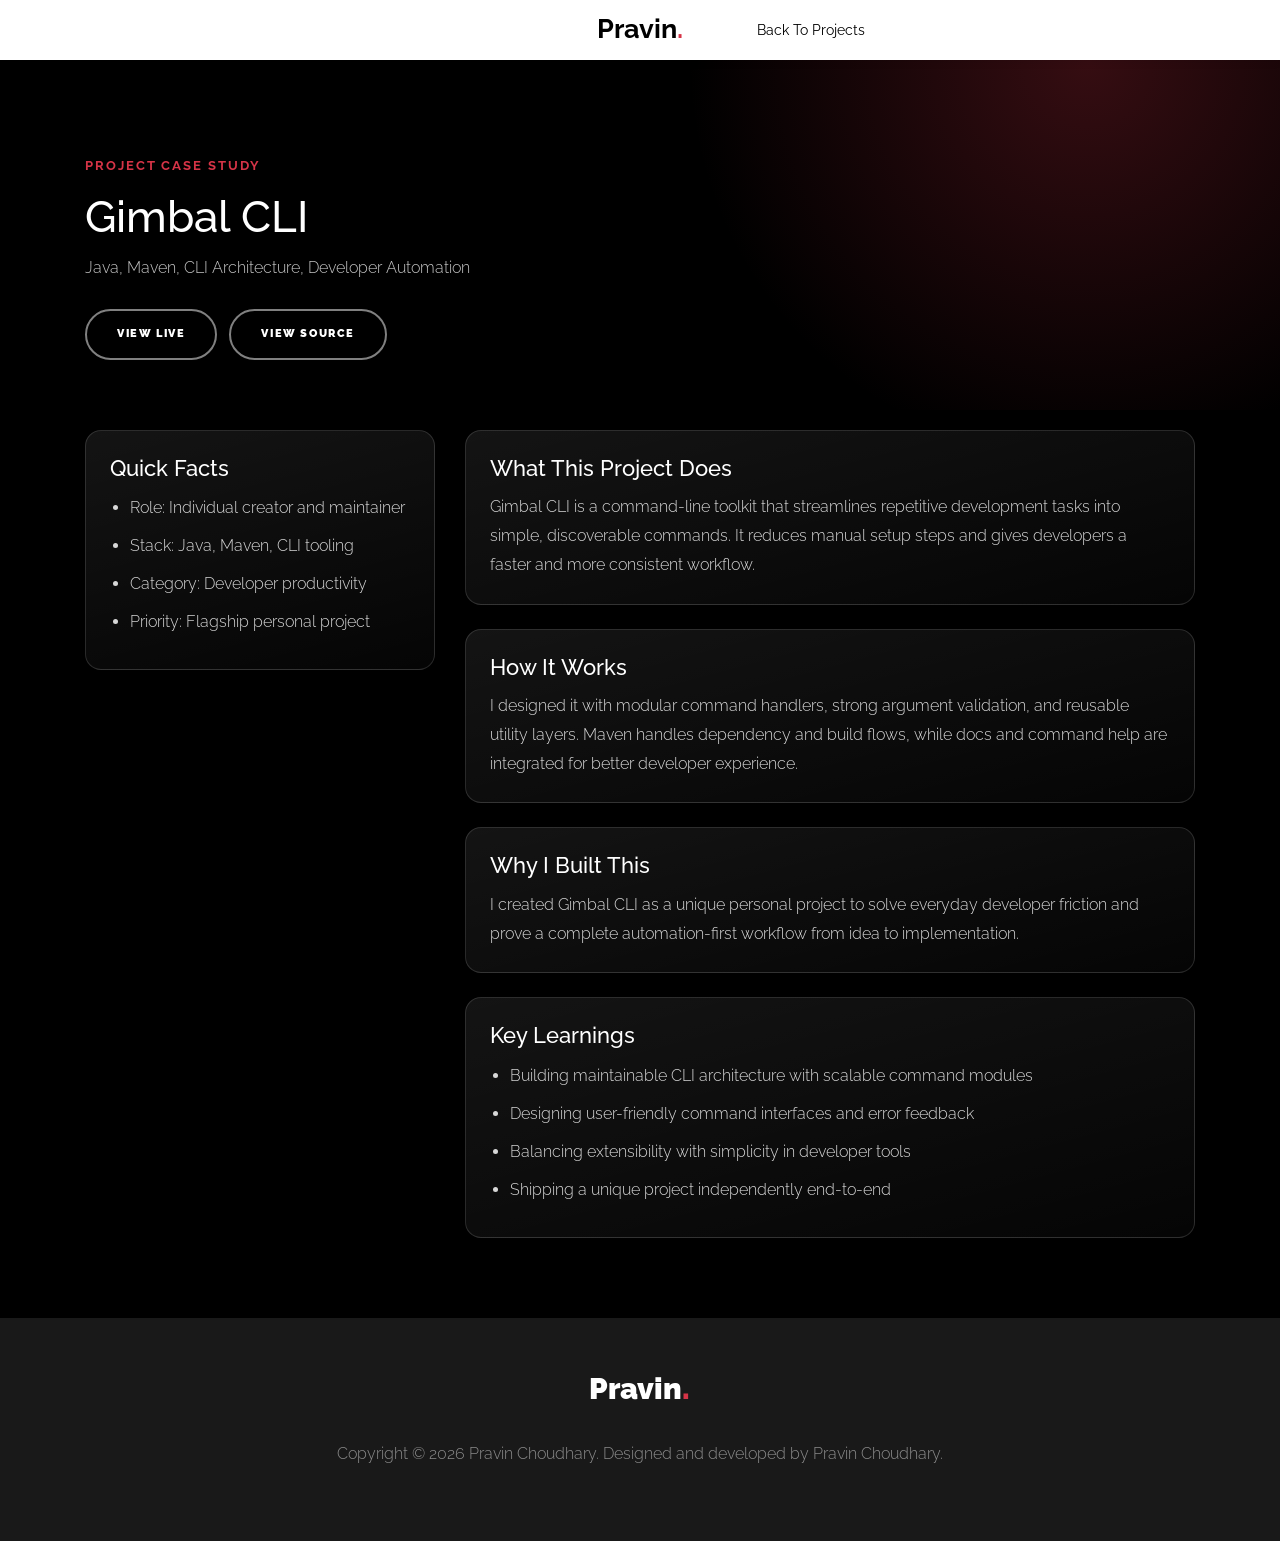
==== project-detail.html @ 4a4f4c48 "updated UI" ====
<!doctype html>
<html lang="en">
  <head>
    <title>Project Detail - Pravin Choudhary</title>
    <meta charset="utf-8">
    <meta name="viewport" content="width=device-width, initial-scale=1, shrink-to-fit=no">

    <meta name="description" content="Detailed case study page for portfolio projects by Pravin Choudhary.">
    <meta name="author" content="Pravin Choudhary">

    <link rel="stylesheet" href="css/vendor/icomoon/style.css">
    <link rel="stylesheet" href="css/vendor/owl.carousel.min.css">
    <link rel="stylesheet" href="css/vendor/animate.min.css">
    <link rel="stylesheet" href="css/vendor/aos.css">
    <link rel="stylesheet" href="css/vendor/bootstrap.min.css">
    <link rel="stylesheet" href="css/vendor/jquery.fancybox.min.css">
    <link rel="stylesheet" href="css/style.css">
  </head>
  <body class="project-detail-page">
    <div class="unslate_co--site-wrap">
      <div class="unslate_co--site-inner">
        <nav class="unslate_co--site-nav scrolled awake">
          <div class="container">
            <div class="row align-items-center justify-content-between text-left">
              <div class="col-md-5 text-right"></div>
              <div class="site-logo pos-absolute">
                <a href="index.html" class="unslate_co--site-logo">Pravin<span>.</span></a>
              </div>
              <div class="col-md-5 text-right text-lg-left">
                <ul class="site-nav-ul d-none d-lg-inline-block">
                  <li><a href="index.html#portfolio-section" class="nav-link">Back To Projects</a></li>
                </ul>
              </div>
            </div>
          </div>
        </nav>

        <div class="project-detail-cover">
          <div class="container">
            <p class="project-detail-kicker" id="project-kicker">Project Case Study</p>
            <h1 class="project-detail-title" id="project-title">Loading project...</h1>
            <p class="project-detail-subtitle" id="project-subtitle"></p>

            <div class="project-detail-actions">
              <a id="project-live-link" class="btn btn-outline-pill btn-custom-light" href="#" target="_blank" rel="noopener noreferrer">View Live</a>
              <a id="project-source-link" class="btn btn-outline-pill btn-custom-light" href="#" target="_blank" rel="noopener noreferrer">View Source</a>
            </div>
          </div>
        </div>

        <section class="unslate_co--section project-detail-section">
          <div class="container">
            <div class="row">
              <div class="col-lg-4 mb-4 mb-lg-0">
                <div class="project-detail-panel">
                  <h3>Quick Facts</h3>
                  <ul class="project-facts" id="project-facts"></ul>
                </div>
              </div>
              <div class="col-lg-8">
                <div class="project-detail-panel mb-4">
                  <h3>What This Project Does</h3>
                  <p id="project-what"></p>
                </div>

                <div class="project-detail-panel mb-4">
                  <h3>How It Works</h3>
                  <p id="project-how"></p>
                </div>

                <div class="project-detail-panel mb-4">
                  <h3>Why I Built This</h3>
                  <p id="project-why"></p>
                </div>

                <div class="project-detail-panel">
                  <h3>Key Learnings</h3>
                  <ul id="project-learnings" class="project-learnings"></ul>
                </div>
              </div>
            </div>
          </div>
        </section>
      </div>

      <footer class="unslate_co--footer unslate_co--section">
        <div class="container">
          <div class="row justify-content-center">
            <div class="col-md-7 text-center">
              <div class="footer-site-logo"><a href="index.html">Pravin<span>.</span></a></div>
              <p class="site-copyright">
                Copyright &copy;
                <script>
                  document.write(new Date().getFullYear());
                </script>
                Pravin Choudhary. Designed and developed by Pravin Choudhary.
              </p>
            </div>
          </div>
        </div>
      </footer>
    </div>

    <script src="js/vendor/jquery-3.3.1.min.js"></script>
    <script src="js/vendor/bootstrap.min.js"></script>
    <script src="js/project-detail.js"></script>
  </body>
</html>
---- css/vendor/icomoon/style.css ----
@font-face {
  font-family: 'icomoon';
  src:  url('fonts/icomoon.eot?10si43');
  src:  url('fonts/icomoon.eot?10si43#iefix') format('embedded-opentype'),
    url('fonts/icomoon.ttf?10si43') format('truetype'),
    url('fonts/icomoon.woff?10si43') format('woff'),
    url('fonts/icomoon.svg?10si43#icomoon') format('svg');
  font-weight: normal;
  font-style: normal;
}

[class^="icon-"], [class*=" icon-"] {
  /* use !important to prevent issues with browser extensions that change fonts */
  font-family: 'icomoon' !important;
  speak: none;
  font-style: normal;
  font-weight: normal;
  font-variant: normal;
  text-transform: none;
  line-height: 1;

  /* Better Font Rendering =========== */
  -webkit-font-smoothing: antialiased;
  -moz-osx-font-smoothing: grayscale;
}

.icon-asterisk:before {
  content: "\f069";
}
.icon-plus:before {
  content: "\f067";
}
.icon-question:before {
  content: "\f128";
}
.icon-minus:before {
  content: "\f068";
}
.icon-glass:before {
  content: "\f000";
}
.icon-music:before {
  content: "\f001";
}
.icon-search:before {
  content: "\f002";
}
.icon-envelope-o:before {
  content: "\f003";
}
.icon-heart:before {
  content: "\f004";
}
.icon-star:before {
  content: "\f005";
}
.icon-star-o:before {
  content: "\f006";
}
.icon-user:before {
  content: "\f007";
}
.icon-film:before {
  content: "\f008";
}
.icon-th-large:before {
  content: "\f009";
}
.icon-th:before {
  content: "\f00a";
}
.icon-th-list:before {
  content: "\f00b";
}
.icon-check:before {
  content: "\f00c";
}
.icon-close:before {
  content: "\f00d";
}
.icon-remove:before {
  content: "\f00d";
}
.icon-times:before {
  content: "\f00d";
}
.icon-search-plus:before {
  content: "\f00e";
}
.icon-search-minus:before {
  content: "\f010";
}
.icon-power-off:before {
  content: "\f011";
}
.icon-signal:before {
  content: "\f012";
}
.icon-cog:before {
  content: "\f013";
}
.icon-gear:before {
  content: "\f013";
}
.icon-trash-o:before {
  content: "\f014";
}
.icon-home:before {
  content: "\f015";
}
.icon-file-o:before {
  content: "\f016";
}
.icon-clock-o:before {
  content: "\f017";
}
.icon-road:before {
  content: "\f018";
}
.icon-download:before {
  content: "\f019";
}
.icon-arrow-circle-o-down:before {
  content: "\f01a";
}
.icon-arrow-circle-o-up:before {
  content: "\f01b";
}
.icon-inbox:before {
  content: "\f01c";
}
.icon-play-circle-o:before {
  content: "\f01d";
}
.icon-repeat:before {
  content: "\f01e";
}
.icon-rotate-right:before {
  content: "\f01e";
}
.icon-refresh:before {
  content: "\f021";
}
.icon-list-alt:before {
  content: "\f022";
}
.icon-lock:before {
  content: "\f023";
}
.icon-flag:before {
  content: "\f024";
}
.icon-headphones:before {
  content: "\f025";
}
.icon-volume-off:before {
  content: "\f026";
}
.icon-volume-down:before {
  content: "\f027";
}
.icon-volume-up:before {
  content: "\f028";
}
.icon-qrcode:before {
  content: "\f029";
}
.icon-barcode:before {
  content: "\f02a";
}
.icon-tag:before {
  content: "\f02b";
}
.icon-tags:before {
  content: "\f02c";
}
.icon-book:before {
  content: "\f02d";
}
.icon-bookmark:before {
  content: "\f02e";
}
.icon-print:before {
  content: "\f02f";
}
.icon-camera:before {
  content: "\f030";
}
.icon-font:before {
  content: "\f031";
}
.icon-bold:before {
  content: "\f032";
}
.icon-italic:before {
  content: "\f033";
}
.icon-text-height:before {
  content: "\f034";
}
.icon-text-width:before {
  content: "\f035";
}
.icon-align-left:before {
  content: "\f036";
}
.icon-align-center:before {
  content: "\f037";
}
.icon-align-right:before {
  content: "\f038";
}
.icon-align-justify:before {
  content: "\f039";
}
.icon-list:before {
  content: "\f03a";
}
.icon-dedent:before {
  content: "\f03b";
}
.icon-outdent:before {
  content: "\f03b";
}
.icon-indent:before {
  content: "\f03c";
}
.icon-video-camera:before {
  content: "\f03d";
}
.icon-image:before {
  content: "\f03e";
}
.icon-photo:before {
  content: "\f03e";
}
.icon-picture-o:before {
  content: "\f03e";
}
.icon-pencil:before {
  content: "\f040";
}
.icon-map-marker:before {
  content: "\f041";
}
.icon-adjust:before {
  content: "\f042";
}
.icon-tint:before {
  content: "\f043";
}
.icon-edit:before {
  content: "\f044";
}
.icon-pencil-square-o:before {
  content: "\f044";
}
.icon-share-square-o:before {
  content: "\f045";
}
.icon-check-square-o:before {
  content: "\f046";
}
.icon-arrows:before {
  content: "\f047";
}
.icon-step-backward:before {
  content: "\f048";
}
.icon-fast-backward:before {
  content: "\f049";
}
.icon-backward:before {
  content: "\f04a";
}
.icon-play:before {
  content: "\f04b";
}
.icon-pause:before {
  content: "\f04c";
}
.icon-stop:before {
  content: "\f04d";
}
.icon-forward:before {
  content: "\f04e";
}
.icon-fast-forward:before {
  content: "\f050";
}
.icon-step-forward:before {
  content: "\f051";
}
.icon-eject:before {
  content: "\f052";
}
.icon-chevron-left:before {
  content: "\f053";
}
.icon-chevron-right:before {
  content: "\f054";
}
.icon-plus-circle:before {
  content: "\f055";
}
.icon-minus-circle:before {
  content: "\f056";
}
.icon-times-circle:before {
  content: "\f057";
}
.icon-check-circle:before {
  content: "\f058";
}
.icon-question-circle:before {
  content: "\f059";
}
.icon-info-circle:before {
  content: "\f05a";
}
.icon-crosshairs:before {
  content: "\f05b";
}
.icon-times-circle-o:before {
  content: "\f05c";
}
.icon-check-circle-o:before {
  content: "\f05d";
}
.icon-ban:before {
  content: "\f05e";
}
.icon-arrow-left:before {
  content: "\f060";
}
.icon-arrow-right:before {
  content: "\f061";
}
.icon-arrow-up:before {
  content: "\f062";
}
.icon-arrow-down:before {
  content: "\f063";
}
.icon-mail-forward:before {
  content: "\f064";
}
.icon-share:before {
  content: "\f064";
}
.icon-expand:before {
  content: "\f065";
}
.icon-compress:before {
  content: "\f066";
}
.icon-exclamation-circle:before {
  content: "\f06a";
}
.icon-gift:before {
  content: "\f06b";
}
.icon-leaf:before {
  content: "\f06c";
}
.icon-fire:before {
  content: "\f06d";
}
.icon-eye:before {
  content: "\f06e";
}
.icon-eye-slash:before {
  content: "\f070";
}
.icon-exclamation-triangle:before {
  content: "\f071";
}
.icon-warning:before {
  content: "\f071";
}
.icon-plane:before {
  content: "\f072";
}
.icon-calendar:before {
  content: "\f073";
}
.icon-random:before {
  content: "\f074";
}
.icon-comment:before {
  content: "\f075";
}
.icon-magnet:before {
  content: "\f076";
}
.icon-chevron-up:before {
  content: "\f077";
}
.icon-chevron-down:before {
  content: "\f078";
}
.icon-retweet:before {
  content: "\f079";
}
.icon-shopping-cart:before {
  content: "\f07a";
}
.icon-folder:before {
  content: "\f07b";
}
.icon-folder-open:before {
  content: "\f07c";
}
.icon-arrows-v:before {
  content: "\f07d";
}
.icon-arrows-h:before {
  content: "\f07e";
}
.icon-bar-chart:before {
  content: "\f080";
}
.icon-bar-chart-o:before {
  content: "\f080";
}
.icon-twitter-square:before {
  content: "\f081";
}
.icon-facebook-square:before {
  content: "\f082";
}
.icon-camera-retro:before {
  content: "\f083";
}
.icon-key:before {
  content: "\f084";
}
.icon-cogs:before {
  content: "\f085";
}
.icon-gears:before {
  content: "\f085";
}
.icon-comments:before {
  content: "\f086";
}
.icon-thumbs-o-up:before {
  content: "\f087";
}
.icon-thumbs-o-down:before {
  content: "\f088";
}
.icon-star-half:before {
  content: "\f089";
}
.icon-heart-o:before {
  content: "\f08a";
}
.icon-sign-out:before {
  content: "\f08b";
}
.icon-linkedin-square:before {
  content: "\f08c";
}
.icon-thumb-tack:before {
  content: "\f08d";
}
.icon-external-link:before {
  content: "\f08e";
}
.icon-sign-in:before {
  content: "\f090";
}
.icon-trophy:before {
  content: "\f091";
}
.icon-github-square:before {
  content: "\f092";
}
.icon-upload:before {
  content: "\f093";
}
.icon-lemon-o:before {
  content: "\f094";
}
.icon-phone:before {
  content: "\f095";
}
.icon-square-o:before {
  content: "\f096";
}
.icon-bookmark-o:before {
  content: "\f097";
}
.icon-phone-square:before {
  content: "\f098";
}
.icon-twitter:before {
  content: "\f099";
}
.icon-facebook:before {
  content: "\f09a";
}
.icon-facebook-f:before {
  content: "\f09a";
}
.icon-github:before {
  content: "\f09b";
}
.icon-unlock:before {
  content: "\f09c";
}
.icon-credit-card:before {
  content: "\f09d";
}
.icon-feed:before {
  content: "\f09e";
}
.icon-rss:before {
  content: "\f09e";
}
.icon-hdd-o:before {
  content: "\f0a0";
}
.icon-bullhorn:before {
  content: "\f0a1";
}
.icon-bell-o:before {
  content: "\f0a2";
}
.icon-certificate:before {
  content: "\f0a3";
}
.icon-hand-o-right:before {
  content: "\f0a4";
}
.icon-hand-o-left:before {
  content: "\f0a5";
}
.icon-hand-o-up:before {
  content: "\f0a6";
}
.icon-hand-o-down:before {
  content: "\f0a7";
}
.icon-arrow-circle-left:before {
  content: "\f0a8";
}
.icon-arrow-circle-right:before {
  content: "\f0a9";
}
.icon-arrow-circle-up:before {
  content: "\f0aa";
}
.icon-arrow-circle-down:before {
  content: "\f0ab";
}
.icon-globe:before {
  content: "\f0ac";
}
.icon-wrench:before {
  content: "\f0ad";
}
.icon-tasks:before {
  content: "\f0ae";
}
.icon-filter:before {
  content: "\f0b0";
}
.icon-briefcase:before {
  content: "\f0b1";
}
.icon-arrows-alt:before {
  content: "\f0b2";
}
.icon-group:before {
  content: "\f0c0";
}
.icon-users:before {
  content: "\f0c0";
}
.icon-chain:before {
  content: "\f0c1";
}
.icon-link:before {
  content: "\f0c1";
}
.icon-cloud:before {
  content: "\f0c2";
}
.icon-flask:before {
  content: "\f0c3";
}
.icon-cut:before {
  content: "\f0c4";
}
.icon-scissors:before {
  content: "\f0c4";
}
.icon-copy:before {
  content: "\f0c5";
}
.icon-files-o:before {
  content: "\f0c5";
}
.icon-paperclip:before {
  content: "\f0c6";
}
.icon-floppy-o:before {
  content: "\f0c7";
}
.icon-save:before {
  content: "\f0c7";
}
.icon-square:before {
  content: "\f0c8";
}
.icon-bars:before {
  content: "\f0c9";
}
.icon-navicon:before {
  content: "\f0c9";
}
.icon-reorder:before {
  content: "\f0c9";
}
.icon-list-ul:before {
  content: "\f0ca";
}
.icon-list-ol:before {
  content: "\f0cb";
}
.icon-strikethrough:before {
  content: "\f0cc";
}
.icon-underline:before {
  content: "\f0cd";
}
.icon-table:before {
  content: "\f0ce";
}
.icon-magic:before {
  content: "\f0d0";
}
.icon-truck:before {
  content: "\f0d1";
}
.icon-pinterest:before {
  content: "\f0d2";
}
.icon-pinterest-square:before {
  content: "\f0d3";
}
.icon-google-plus-square:before {
  content: "\f0d4";
}
.icon-google-plus:before {
  content: "\f0d5";
}
.icon-money:before {
  content: "\f0d6";
}
.icon-caret-down:before {
  content: "\f0d7";
}
.icon-caret-up:before {
  content: "\f0d8";
}
.icon-caret-left:before {
  content: "\f0d9";
}
.icon-caret-right:before {
  content: "\f0da";
}
.icon-columns:before {
  content: "\f0db";
}
.icon-sort:before {
  content: "\f0dc";
}
.icon-unsorted:before {
  content: "\f0dc";
}
.icon-sort-desc:before {
  content: "\f0dd";
}
.icon-sort-down:before {
  content: "\f0dd";
}
.icon-sort-asc:before {
  content: "\f0de";
}
.icon-sort-up:before {
  content: "\f0de";
}
.icon-envelope:before {
  content: "\f0e0";
}
.icon-linkedin:before {
  content: "\f0e1";
}
.icon-rotate-left:before {
  content: "\f0e2";
}
.icon-undo:before {
  content: "\f0e2";
}
.icon-gavel:before {
  content: "\f0e3";
}
.icon-legal:before {
  content: "\f0e3";
}
.icon-dashboard:before {
  content: "\f0e4";
}
.icon-tachometer:before {
  content: "\f0e4";
}
.icon-comment-o:before {
  content: "\f0e5";
}
.icon-comments-o:before {
  content: "\f0e6";
}
.icon-bolt:before {
  content: "\f0e7";
}
.icon-flash:before {
  content: "\f0e7";
}
.icon-sitemap:before {
  content: "\f0e8";
}
.icon-umbrella:before {
  content: "\f0e9";
}
.icon-clipboard:before {
  content: "\f0ea";
}
.icon-paste:before {
  content: "\f0ea";
}
.icon-lightbulb-o:before {
  content: "\f0eb";
}
.icon-exchange:before {
  content: "\f0ec";
}
.icon-cloud-download:before {
  content: "\f0ed";
}
.icon-cloud-upload:before {
  content: "\f0ee";
}
.icon-user-md:before {
  content: "\f0f0";
}
.icon-stethoscope:before {
  content: "\f0f1";
}
.icon-suitcase:before {
  content: "\f0f2";
}
.icon-bell:before {
  content: "\f0f3";
}
.icon-coffee:before {
  content: "\f0f4";
}
.icon-cutlery:before {
  content: "\f0f5";
}
.icon-file-text-o:before {
  content: "\f0f6";
}
.icon-building-o:before {
  content: "\f0f7";
}
.icon-hospital-o:before {
  content: "\f0f8";
}
.icon-ambulance:before {
  content: "\f0f9";
}
.icon-medkit:before {
  content: "\f0fa";
}
.icon-fighter-jet:before {
  content: "\f0fb";
}
.icon-beer:before {
  content: "\f0fc";
}
.icon-h-square:before {
  content: "\f0fd";
}
.icon-plus-square:before {
  content: "\f0fe";
}
.icon-angle-double-left:before {
  content: "\f100";
}
.icon-angle-double-right:before {
  content: "\f101";
}
.icon-angle-double-up:before {
  content: "\f102";
}
.icon-angle-double-down:before {
  content: "\f103";
}
.icon-angle-left:before {
  content: "\f104";
}
.icon-angle-right:before {
  content: "\f105";
}
.icon-angle-up:before {
  content: "\f106";
}
.icon-angle-down:before {
  content: "\f107";
}
.icon-desktop:before {
  content: "\f108";
}
.icon-laptop:before {
  content: "\f109";
}
.icon-tablet:before {
  content: "\f10a";
}
.icon-mobile:before {
  content: "\f10b";
}
.icon-mobile-phone:before {
  content: "\f10b";
}
.icon-circle-o:before {
  content: "\f10c";
}
.icon-quote-left:before {
  content: "\f10d";
}
.icon-quote-right:before {
  content: "\f10e";
}
.icon-spinner:before {
  content: "\f110";
}
.icon-circle:before {
  content: "\f111";
}
.icon-mail-reply:before {
  content: "\f112";
}
.icon-reply:before {
  content: "\f112";
}
.icon-github-alt:before {
  content: "\f113";
}
.icon-folder-o:before {
  content: "\f114";
}
.icon-folder-open-o:before {
  content: "\f115";
}
.icon-smile-o:before {
  content: "\f118";
}
.icon-frown-o:before {
  content: "\f119";
}
.icon-meh-o:before {
  content: "\f11a";
}
.icon-gamepad:before {
  content: "\f11b";
}
.icon-keyboard-o:before {
  content: "\f11c";
}
.icon-flag-o:before {
  content: "\f11d";
}
.icon-flag-checkered:before {
  content: "\f11e";
}
.icon-terminal:before {
  content: "\f120";
}
.icon-code:before {
  content: "\f121";
}
.icon-mail-reply-all:before {
  content: "\f122";
}
.icon-reply-all:before {
  content: "\f122";
}
.icon-star-half-empty:before {
  content: "\f123";
}
.icon-star-half-full:before {
  content: "\f123";
}
.icon-star-half-o:before {
  content: "\f123";
}
.icon-location-arrow:before {
  content: "\f124";
}
.icon-crop:before {
  content: "\f125";
}
.icon-code-fork:before {
  content: "\f126";
}
.icon-chain-broken:before {
  content: "\f127";
}
.icon-unlink:before {
  content: "\f127";
}
.icon-info:before {
  content: "\f129";
}
.icon-exclamation:before {
  content: "\f12a";
}
.icon-superscript:before {
  content: "\f12b";
}
.icon-subscript:before {
  content: "\f12c";
}
.icon-eraser:before {
  content: "\f12d";
}
.icon-puzzle-piece:before {
  content: "\f12e";
}
.icon-microphone:before {
  content: "\f130";
}
.icon-microphone-slash:before {
  content: "\f131";
}
.icon-shield:before {
  content: "\f132";
}
.icon-calendar-o:before {
  content: "\f133";
}
.icon-fire-extinguisher:before {
  content: "\f134";
}
.icon-rocket:before {
  content: "\f135";
}
.icon-maxcdn:before {
  content: "\f136";
}
.icon-chevron-circle-left:before {
  content: "\f137";
}
.icon-chevron-circle-right:before {
  content: "\f138";
}
.icon-chevron-circle-up:before {
  content: "\f139";
}
.icon-chevron-circle-down:before {
  content: "\f13a";
}
.icon-html5:before {
  content: "\f13b";
}
.icon-css3:before {
  content: "\f13c";
}
.icon-anchor:before {
  content: "\f13d";
}
.icon-unlock-alt:before {
  content: "\f13e";
}
.icon-bullseye:before {
  content: "\f140";
}
.icon-ellipsis-h:before {
  content: "\f141";
}
.icon-ellipsis-v:before {
  content: "\f142";
}
.icon-rss-square:before {
  content: "\f143";
}
.icon-play-circle:before {
  content: "\f144";
}
.icon-ticket:before {
  content: "\f145";
}
.icon-minus-square:before {
  content: "\f146";
}
.icon-minus-square-o:before {
  content: "\f147";
}
.icon-level-up:before {
  content: "\f148";
}
.icon-level-down:before {
  content: "\f149";
}
.icon-check-square:before {
  content: "\f14a";
}
.icon-pencil-square:before {
  content: "\f14b";
}
.icon-external-link-square:before {
  content: "\f14c";
}
.icon-share-square:before {
  content: "\f14d";
}
.icon-compass:before {
  content: "\f14e";
}
.icon-caret-square-o-down:before {
  content: "\f150";
}
.icon-toggle-down:before {
  content: "\f150";
}
.icon-caret-square-o-up:before {
  content: "\f151";
}
.icon-toggle-up:before {
  content: "\f151";
}
.icon-caret-square-o-right:before {
  content: "\f152";
}
.icon-toggle-right:before {
  content: "\f152";
}
.icon-eur:before {
  content: "\f153";
}
.icon-euro:before {
  content: "\f153";
}
.icon-gbp:before {
  content: "\f154";
}
.icon-dollar:before {
  content: "\f155";
}
.icon-usd:before {
  content: "\f155";
}
.icon-inr:before {
  content: "\f156";
}
.icon-rupee:before {
  content: "\f156";
}
.icon-cny:before {
  content: "\f157";
}
.icon-jpy:before {
  content: "\f157";
}
.icon-rmb:before {
  content: "\f157";
}
.icon-yen:before {
  content: "\f157";
}
.icon-rouble:before {
  content: "\f158";
}
.icon-rub:before {
  content: "\f158";
}
.icon-ruble:before {
  content: "\f158";
}
.icon-krw:before {
  content: "\f159";
}
.icon-won:before {
  content: "\f159";
}
.icon-bitcoin:before {
  content: "\f15a";
}
.icon-btc:before {
  content: "\f15a";
}
.icon-file:before {
  content: "\f15b";
}
.icon-file-text:before {
  content: "\f15c";
}
.icon-sort-alpha-asc:before {
  content: "\f15d";
}
.icon-sort-alpha-desc:before {
  content: "\f15e";
}
.icon-sort-amount-asc:before {
  content: "\f160";
}
.icon-sort-amount-desc:before {
  content: "\f161";
}
.icon-sort-numeric-asc:before {
  content: "\f162";
}
.icon-sort-numeric-desc:before {
  content: "\f163";
}
.icon-thumbs-up:before {
  content: "\f164";
}
.icon-thumbs-down:before {
  content: "\f165";
}
.icon-youtube-square:before {
  content: "\f166";
}
.icon-youtube:before {
  content: "\f167";
}
.icon-xing:before {
  content: "\f168";
}
.icon-xing-square:before {
  content: "\f169";
}
.icon-youtube-play:before {
  content: "\f16a";
}
.icon-dropbox:before {
  content: "\f16b";
}
.icon-stack-overflow:before {
  content: "\f16c";
}
.icon-instagram:before {
  content: "\f16d";
}
.icon-flickr:before {
  content: "\f16e";
}
.icon-adn:before {
  content: "\f170";
}
.icon-bitbucket:before {
  content: "\f171";
}
.icon-bitbucket-square:before {
  content: "\f172";
}
.icon-tumblr:before {
  content: "\f173";
}
.icon-tumblr-square:before {
  content: "\f174";
}
.icon-long-arrow-down:before {
  content: "\f175";
}
.icon-long-arrow-up:before {
  content: "\f176";
}
.icon-long-arrow-left:before {
  content: "\f177";
}
.icon-long-arrow-right:before {
  content: "\f178";
}
.icon-apple:before {
  content: "\f179";
}
.icon-windows:before {
  content: "\f17a";
}
.icon-android:before {
  content: "\f17b";
}
.icon-linux:before {
  content: "\f17c";
}
.icon-dribbble:before {
  content: "\f17d";
}
.icon-skype:before {
  content: "\f17e";
}
.icon-foursquare:before {
  content: "\f180";
}
.icon-trello:before {
  content: "\f181";
}
.icon-female:before {
  content: "\f182";
}
.icon-male:before {
  content: "\f183";
}
.icon-gittip:before {
  content: "\f184";
}
.icon-gratipay:before {
  content: "\f184";
}
.icon-sun-o:before {
  content: "\f185";
}
.icon-moon-o:before {
  content: "\f186";
}
.icon-archive:before {
  content: "\f187";
}
.icon-bug:before {
  content: "\f188";
}
.icon-vk:before {
  content: "\f189";
}
.icon-weibo:before {
  content: "\f18a";
}
.icon-renren:before {
  content: "\f18b";
}
.icon-pagelines:before {
  content: "\f18c";
}
.icon-stack-exchange:before {
  content: "\f18d";
}
.icon-arrow-circle-o-right:before {
  content: "\f18e";
}
.icon-arrow-circle-o-left:before {
  content: "\f190";
}
.icon-caret-square-o-left:before {
  content: "\f191";
}
.icon-toggle-left:before {
  content: "\f191";
}
.icon-dot-circle-o:before {
  content: "\f192";
}
.icon-wheelchair:before {
  content: "\f193";
}
.icon-vimeo-square:before {
  content: "\f194";
}
.icon-try:before {
  content: "\f195";
}
.icon-turkish-lira:before {
  content: "\f195";
}
.icon-plus-square-o:before {
  content: "\f196";
}
.icon-space-shuttle:before {
  content: "\f197";
}
.icon-slack:before {
  content: "\f198";
}
.icon-envelope-square:before {
  content: "\f199";
}
.icon-wordpress:before {
  content: "\f19a";
}
.icon-openid:before {
  content: "\f19b";
}
.icon-bank:before {
  content: "\f19c";
}
.icon-institution:before {
  content: "\f19c";
}
.icon-university:before {
  content: "\f19c";
}
.icon-graduation-cap:before {
  content: "\f19d";
}
.icon-mortar-board:before {
  content: "\f19d";
}
.icon-yahoo:before {
  content: "\f19e";
}
.icon-google:before {
  content: "\f1a0";
}
.icon-reddit:before {
  content: "\f1a1";
}
.icon-reddit-square:before {
  content: "\f1a2";
}
.icon-stumbleupon-circle:before {
  content: "\f1a3";
}
.icon-stumbleupon:before {
  content: "\f1a4";
}
.icon-delicious:before {
  content: "\f1a5";
}
.icon-digg:before {
  content: "\f1a6";
}
.icon-pied-piper-pp:before {
  content: "\f1a7";
}
.icon-pied-piper-alt:before {
  content: "\f1a8";
}
.icon-drupal:before {
  content: "\f1a9";
}
.icon-joomla:before {
  content: "\f1aa";
}
.icon-language:before {
  content: "\f1ab";
}
.icon-fax:before {
  content: "\f1ac";
}
.icon-building:before {
  content: "\f1ad";
}
.icon-child:before {
  content: "\f1ae";
}
.icon-paw:before {
  content: "\f1b0";
}
.icon-spoon:before {
  content: "\f1b1";
}
.icon-cube:before {
  content: "\f1b2";
}
.icon-cubes:before {
  content: "\f1b3";
}
.icon-behance:before {
  content: "\f1b4";
}
.icon-behance-square:before {
  content: "\f1b5";
}
.icon-steam:before {
  content: "\f1b6";
}
.icon-steam-square:before {
  content: "\f1b7";
}
.icon-recycle:before {
  content: "\f1b8";
}
.icon-automobile:before {
  content: "\f1b9";
}
.icon-car:before {
  content: "\f1b9";
}
.icon-cab:before {
  content: "\f1ba";
}
.icon-taxi:before {
  content: "\f1ba";
}
.icon-tree:before {
  content: "\f1bb";
}
.icon-spotify:before {
  content: "\f1bc";
}
.icon-deviantart:before {
  content: "\f1bd";
}
.icon-soundcloud:before {
  content: "\f1be";
}
.icon-database:before {
  content: "\f1c0";
}
.icon-file-pdf-o:before {
  content: "\f1c1";
}
.icon-file-word-o:before {
  content: "\f1c2";
}
.icon-file-excel-o:before {
  content: "\f1c3";
}
.icon-file-powerpoint-o:before {
  content: "\f1c4";
}
.icon-file-image-o:before {
  content: "\f1c5";
}
.icon-file-photo-o:before {
  content: "\f1c5";
}
.icon-file-picture-o:before {
  content: "\f1c5";
}
.icon-file-archive-o:before {
  content: "\f1c6";
}
.icon-file-zip-o:before {
  content: "\f1c6";
}
.icon-file-audio-o:before {
  content: "\f1c7";
}
.icon-file-sound-o:before {
  content: "\f1c7";
}
.icon-file-movie-o:before {
  content: "\f1c8";
}
.icon-file-video-o:before {
  content: "\f1c8";
}
.icon-file-code-o:before {
  content: "\f1c9";
}
.icon-vine:before {
  content: "\f1ca";
}
.icon-codepen:before {
  content: "\f1cb";
}
.icon-jsfiddle:before {
  content: "\f1cc";
}
.icon-life-bouy:before {
  content: "\f1cd";
}
.icon-life-buoy:before {
  content: "\f1cd";
}
.icon-life-ring:before {
  content: "\f1cd";
}
.icon-life-saver:before {
  content: "\f1cd";
}
.icon-support:before {
  content: "\f1cd";
}
.icon-circle-o-notch:before {
  content: "\f1ce";
}
.icon-ra:before {
  content: "\f1d0";
}
.icon-rebel:before {
  content: "\f1d0";
}
.icon-resistance:before {
  content: "\f1d0";
}
.icon-empire:before {
  content: "\f1d1";
}
.icon-ge:before {
  content: "\f1d1";
}
.icon-git-square:before {
  content: "\f1d2";
}
.icon-git:before {
  content: "\f1d3";
}
.icon-hacker-news:before {
  content: "\f1d4";
}
.icon-y-combinator-square:before {
  content: "\f1d4";
}
.icon-yc-square:before {
  content: "\f1d4";
}
.icon-tencent-weibo:before {
  content: "\f1d5";
}
.icon-qq:before {
  content: "\f1d6";
}
.icon-wechat:before {
  content: "\f1d7";
}
.icon-weixin:before {
  content: "\f1d7";
}
.icon-paper-plane:before {
  content: "\f1d8";
}
.icon-send:before {
  content: "\f1d8";
}
.icon-paper-plane-o:before {
  content: "\f1d9";
}
.icon-send-o:before {
  content: "\f1d9";
}
.icon-history:before {
  content: "\f1da";
}
.icon-circle-thin:before {
  content: "\f1db";
}
.icon-header:before {
  content: "\f1dc";
}
.icon-paragraph:before {
  content: "\f1dd";
}
.icon-sliders:before {
  content: "\f1de";
}
.icon-share-alt:before {
  content: "\f1e0";
}
.icon-share-alt-square:before {
  content: "\f1e1";
}
.icon-bomb:before {
  content: "\f1e2";
}
.icon-futbol-o:before {
  content: "\f1e3";
}
.icon-soccer-ball-o:before {
  content: "\f1e3";
}
.icon-tty:before {
  content: "\f1e4";
}
.icon-binoculars:before {
  content: "\f1e5";
}
.icon-plug:before {
  content: "\f1e6";
}
.icon-slideshare:before {
  content: "\f1e7";
}
.icon-twitch:before {
  content: "\f1e8";
}
.icon-yelp:before {
  content: "\f1e9";
}
.icon-newspaper-o:before {
  content: "\f1ea";
}
.icon-wifi:before {
  content: "\f1eb";
}
.icon-calculator:before {
  content: "\f1ec";
}
.icon-paypal:before {
  content: "\f1ed";
}
.icon-google-wallet:before {
  content: "\f1ee";
}
.icon-cc-visa:before {
  content: "\f1f0";
}
.icon-cc-mastercard:before {
  content: "\f1f1";
}
.icon-cc-discover:before {
  content: "\f1f2";
}
.icon-cc-amex:before {
  content: "\f1f3";
}
.icon-cc-paypal:before {
  content: "\f1f4";
}
.icon-cc-stripe:before {
  content: "\f1f5";
}
.icon-bell-slash:before {
  content: "\f1f6";
}
.icon-bell-slash-o:before {
  content: "\f1f7";
}
.icon-trash:before {
  content: "\f1f8";
}
.icon-copyright:before {
  content: "\f1f9";
}
.icon-at:before {
  content: "\f1fa";
}
.icon-eyedropper:before {
  content: "\f1fb";
}
.icon-paint-brush:before {
  content: "\f1fc";
}
.icon-birthday-cake:before {
  content: "\f1fd";
}
.icon-area-chart:before {
  content: "\f1fe";
}
.icon-pie-chart:before {
  content: "\f200";
}
.icon-line-chart:before {
  content: "\f201";
}
.icon-lastfm:before {
  content: "\f202";
}
.icon-lastfm-square:before {
  content: "\f203";
}
.icon-toggle-off:before {
  content: "\f204";
}
.icon-toggle-on:before {
  content: "\f205";
}
.icon-bicycle:before {
  content: "\f206";
}
.icon-bus:before {
  content: "\f207";
}
.icon-ioxhost:before {
  content: "\f208";
}
.icon-angellist:before {
  content: "\f209";
}
.icon-cc:before {
  content: "\f20a";
}
.icon-ils:before {
  content: "\f20b";
}
.icon-shekel:before {
  content: "\f20b";
}
.icon-sheqel:before {
  content: "\f20b";
}
.icon-meanpath:before {
  content: "\f20c";
}
.icon-buysellads:before {
  content: "\f20d";
}
.icon-connectdevelop:before {
  content: "\f20e";
}
.icon-dashcube:before {
  content: "\f210";
}
.icon-forumbee:before {
  content: "\f211";
}
.icon-leanpub:before {
  content: "\f212";
}
.icon-sellsy:before {
  content: "\f213";
}
.icon-shirtsinbulk:before {
  content: "\f214";
}
.icon-simplybuilt:before {
  content: "\f215";
}
.icon-skyatlas:before {
  content: "\f216";
}
.icon-cart-plus:before {
  content: "\f217";
}
.icon-cart-arrow-down:before {
  content: "\f218";
}
.icon-diamond:before {
  content: "\f219";
}
.icon-ship:before {
  content: "\f21a";
}
.icon-user-secret:before {
  content: "\f21b";
}
.icon-motorcycle:before {
  content: "\f21c";
}
.icon-street-view:before {
  content: "\f21d";
}
.icon-heartbeat:before {
  content: "\f21e";
}
.icon-venus:before {
  content: "\f221";
}
.icon-mars:before {
  content: "\f222";
}
.icon-mercury:before {
  content: "\f223";
}
.icon-intersex:before {
  content: "\f224";
}
.icon-transgender:before {
  content: "\f224";
}
.icon-transgender-alt:before {
  content: "\f225";
}
.icon-venus-double:before {
  content: "\f226";
}
.icon-mars-double:before {
  content: "\f227";
}
.icon-venus-mars:before {
  content: "\f228";
}
.icon-mars-stroke:before {
  content: "\f229";
}
.icon-mars-stroke-v:before {
  content: "\f22a";
}
.icon-mars-stroke-h:before {
  content: "\f22b";
}
.icon-neuter:before {
  content: "\f22c";
}
.icon-genderless:before {
  content: "\f22d";
}
.icon-facebook-official:before {
  content: "\f230";
}
.icon-pinterest-p:before {
  content: "\f231";
}
.icon-whatsapp:before {
  content: "\f232";
}
.icon-server:before {
  content: "\f233";
}
.icon-user-plus:before {
  content: "\f234";
}
.icon-user-times:before {
  content: "\f235";
}
.icon-bed:before {
  content: "\f236";
}
.icon-hotel:before {
  content: "\f236";
}
.icon-viacoin:before {
  content: "\f237";
}
.icon-train:before {
  content: "\f238";
}
.icon-subway:before {
  content: "\f239";
}
.icon-medium:before {
  content: "\f23a";
}
.icon-y-combinator:before {
  content: "\f23b";
}
.icon-yc:before {
  content: "\f23b";
}
.icon-optin-monster:before {
  content: "\f23c";
}
.icon-opencart:before {
  content: "\f23d";
}
.icon-expeditedssl:before {
  content: "\f23e";
}
.icon-battery:before {
  content: "\f240";
}
.icon-battery-4:before {
  content: "\f240";
}
.icon-battery-full:before {
  content: "\f240";
}
.icon-battery-3:before {
  content: "\f241";
}
.icon-battery-three-quarters:before {
  content: "\f241";
}
.icon-battery-2:before {
  content: "\f242";
}
.icon-battery-half:before {
  content: "\f242";
}
.icon-battery-1:before {
  content: "\f243";
}
.icon-battery-quarter:before {
  content: "\f243";
}
.icon-battery-0:before {
  content: "\f244";
}
.icon-battery-empty:before {
  content: "\f244";
}
.icon-mouse-pointer:before {
  content: "\f245";
}
.icon-i-cursor:before {
  content: "\f246";
}
.icon-object-group:before {
  content: "\f247";
}
.icon-object-ungroup:before {
  content: "\f248";
}
.icon-sticky-note:before {
  content: "\f249";
}
.icon-sticky-note-o:before {
  content: "\f24a";
}
.icon-cc-jcb:before {
  content: "\f24b";
}
.icon-cc-diners-club:before {
  content: "\f24c";
}
.icon-clone:before {
  content: "\f24d";
}
.icon-balance-scale:before {
  content: "\f24e";
}
.icon-hourglass-o:before {
  content: "\f250";
}
.icon-hourglass-1:before {
  content: "\f251";
}
.icon-hourglass-start:before {
  content: "\f251";
}
.icon-hourglass-2:before {
  content: "\f252";
}
.icon-hourglass-half:before {
  content: "\f252";
}
.icon-hourglass-3:before {
  content: "\f253";
}
.icon-hourglass-end:before {
  content: "\f253";
}
.icon-hourglass:before {
  content: "\f254";
}
.icon-hand-grab-o:before {
  content: "\f255";
}
.icon-hand-rock-o:before {
  content: "\f255";
}
.icon-hand-paper-o:before {
  content: "\f256";
}
.icon-hand-stop-o:before {
  content: "\f256";
}
.icon-hand-scissors-o:before {
  content: "\f257";
}
.icon-hand-lizard-o:before {
  content: "\f258";
}
.icon-hand-spock-o:before {
  content: "\f259";
}
.icon-hand-pointer-o:before {
  content: "\f25a";
}
.icon-hand-peace-o:before {
  content: "\f25b";
}
.icon-trademark:before {
  content: "\f25c";
}
.icon-registered:before {
  content: "\f25d";
}
.icon-creative-commons:before {
  content: "\f25e";
}
.icon-gg:before {
  content: "\f260";
}
.icon-gg-circle:before {
  content: "\f261";
}
.icon-tripadvisor:before {
  content: "\f262";
}
.icon-odnoklassniki:before {
  content: "\f263";
}
.icon-odnoklassniki-square:before {
  content: "\f264";
}
.icon-get-pocket:before {
  content: "\f265";
}
.icon-wikipedia-w:before {
  content: "\f266";
}
.icon-safari:before {
  content: "\f267";
}
.icon-chrome:before {
  content: "\f268";
}
.icon-firefox:before {
  content: "\f269";
}
.icon-opera:before {
  content: "\f26a";
}
.icon-internet-explorer:before {
  content: "\f26b";
}
.icon-television:before {
  content: "\f26c";
}
.icon-tv:before {
  content: "\f26c";
}
.icon-contao:before {
  content: "\f26d";
}
.icon-500px:before {
  content: "\f26e";
}
.icon-amazon:before {
  content: "\f270";
}
.icon-calendar-plus-o:before {
  content: "\f271";
}
.icon-calendar-minus-o:before {
  content: "\f272";
}
.icon-calendar-times-o:before {
  content: "\f273";
}
.icon-calendar-check-o:before {
  content: "\f274";
}
.icon-industry:before {
  content: "\f275";
}
.icon-map-pin:before {
  content: "\f276";
}
.icon-map-signs:before {
  content: "\f277";
}
.icon-map-o:before {
  content: "\f278";
}
.icon-map:before {
  content: "\f279";
}
.icon-commenting:before {
  content: "\f27a";
}
.icon-commenting-o:before {
  content: "\f27b";
}
.icon-houzz:before {
  content: "\f27c";
}
.icon-vimeo:before {
  content: "\f27d";
}
.icon-black-tie:before {
  content: "\f27e";
}
.icon-fonticons:before {
  content: "\f280";
}
.icon-reddit-alien:before {
  content: "\f281";
}
.icon-edge:before {
  content: "\f282";
}
.icon-credit-card-alt:before {
  content: "\f283";
}
.icon-codiepie:before {
  content: "\f284";
}
.icon-modx:before {
  content: "\f285";
}
.icon-fort-awesome:before {
  content: "\f286";
}
.icon-usb:before {
  content: "\f287";
}
.icon-product-hunt:before {
  content: "\f288";
}
.icon-mixcloud:before {
  content: "\f289";
}
.icon-scribd:before {
  content: "\f28a";
}
.icon-pause-circle:before {
  content: "\f28b";
}
.icon-pause-circle-o:before {
  content: "\f28c";
}
.icon-stop-circle:before {
  content: "\f28d";
}
.icon-stop-circle-o:before {
  content: "\f28e";
}
.icon-shopping-bag:before {
  content: "\f290";
}
.icon-shopping-basket:before {
  content: "\f291";
}
.icon-hashtag:before {
  content: "\f292";
}
.icon-bluetooth:before {
  content: "\f293";
}
.icon-bluetooth-b:before {
  content: "\f294";
}
.icon-percent:before {
  content: "\f295";
}
.icon-gitlab:before {
  content: "\f296";
}
.icon-wpbeginner:before {
  content: "\f297";
}
.icon-wpforms:before {
  content: "\f298";
}
.icon-envira:before {
  content: "\f299";
}
.icon-universal-access:before {
  content: "\f29a";
}
.icon-wheelchair-alt:before {
  content: "\f29b";
}
.icon-question-circle-o:before {
  content: "\f29c";
}
.icon-blind:before {
  content: "\f29d";
}
.icon-audio-description:before {
  content: "\f29e";
}
.icon-volume-control-phone:before {
  content: "\f2a0";
}
.icon-braille:before {
  content: "\f2a1";
}
.icon-assistive-listening-systems:before {
  content: "\f2a2";
}
.icon-american-sign-language-interpreting:before {
  content: "\f2a3";
}
.icon-asl-interpreting:before {
  content: "\f2a3";
}
.icon-deaf:before {
  content: "\f2a4";
}
.icon-deafness:before {
  content: "\f2a4";
}
.icon-hard-of-hearing:before {
  content: "\f2a4";
}
.icon-glide:before {
  content: "\f2a5";
}
.icon-glide-g:before {
  content: "\f2a6";
}
.icon-sign-language:before {
  content: "\f2a7";
}
.icon-signing:before {
  content: "\f2a7";
}
.icon-low-vision:before {
  content: "\f2a8";
}
.icon-viadeo:before {
  content: "\f2a9";
}
.icon-viadeo-square:before {
  content: "\f2aa";
}
.icon-snapchat:before {
  content: "\f2ab";
}
.icon-snapchat-ghost:before {
  content: "\f2ac";
}
.icon-snapchat-square:before {
  content: "\f2ad";
}
.icon-pied-piper:before {
  content: "\f2ae";
}
.icon-first-order:before {
  content: "\f2b0";
}
.icon-yoast:before {
  content: "\f2b1";
}
.icon-themeisle:before {
  content: "\f2b2";
}
.icon-google-plus-circle:before {
  content: "\f2b3";
}
.icon-google-plus-official:before {
  content: "\f2b3";
}
.icon-fa:before {
  content: "\f2b4";
}
.icon-font-awesome:before {
  content: "\f2b4";
}
.icon-handshake-o:before {
  content: "\f2b5";
}
.icon-envelope-open:before {
  content: "\f2b6";
}
.icon-envelope-open-o:before {
  content: "\f2b7";
}
.icon-linode:before {
  content: "\f2b8";
}
.icon-address-book:before {
  content: "\f2b9";
}
.icon-address-book-o:before {
  content: "\f2ba";
}
.icon-address-card:before {
  content: "\f2bb";
}
.icon-vcard:before {
  content: "\f2bb";
}
.icon-address-card-o:before {
  content: "\f2bc";
}
.icon-vcard-o:before {
  content: "\f2bc";
}
.icon-user-circle:before {
  content: "\f2bd";
}
.icon-user-circle-o:before {
  content: "\f2be";
}
.icon-user-o:before {
  content: "\f2c0";
}
.icon-id-badge:before {
  content: "\f2c1";
}
.icon-drivers-license:before {
  content: "\f2c2";
}
.icon-id-card:before {
  content: "\f2c2";
}
.icon-drivers-license-o:before {
  content: "\f2c3";
}
.icon-id-card-o:before {
  content: "\f2c3";
}
.icon-quora:before {
  content: "\f2c4";
}
.icon-free-code-camp:before {
  content: "\f2c5";
}
.icon-telegram:before {
  content: "\f2c6";
}
.icon-thermometer:before {
  content: "\f2c7";
}
.icon-thermometer-4:before {
  content: "\f2c7";
}
.icon-thermometer-full:before {
  content: "\f2c7";
}
.icon-thermometer-3:before {
  content: "\f2c8";
}
.icon-thermometer-three-quarters:before {
  content: "\f2c8";
}
.icon-thermometer-2:before {
  content: "\f2c9";
}
.icon-thermometer-half:before {
  content: "\f2c9";
}
.icon-thermometer-1:before {
  content: "\f2ca";
}
.icon-thermometer-quarter:before {
  content: "\f2ca";
}
.icon-thermometer-0:before {
  content: "\f2cb";
}
.icon-thermometer-empty:before {
  content: "\f2cb";
}
.icon-shower:before {
  content: "\f2cc";
}
.icon-bath:before {
  content: "\f2cd";
}
.icon-bathtub:before {
  content: "\f2cd";
}
.icon-s15:before {
  content: "\f2cd";
}
.icon-podcast:before {
  content: "\f2ce";
}
.icon-window-maximize:before {
  content: "\f2d0";
}
.icon-window-minimize:before {
  content: "\f2d1";
}
.icon-window-restore:before {
  content: "\f2d2";
}
.icon-times-rectangle:before {
  content: "\f2d3";
}
.icon-window-close:before {
  content: "\f2d3";
}
.icon-times-rectangle-o:before {
  content: "\f2d4";
}
.icon-window-close-o:before {
  content: "\f2d4";
}
.icon-bandcamp:before {
  content: "\f2d5";
}
.icon-grav:before {
  content: "\f2d6";
}
.icon-etsy:before {
  content: "\f2d7";
}
.icon-imdb:before {
  content: "\f2d8";
}
.icon-ravelry:before {
  content: "\f2d9";
}
.icon-eercast:before {
  content: "\f2da";
}
.icon-microchip:before {
  content: "\f2db";
}
.icon-snowflake-o:before {
  content: "\f2dc";
}
.icon-superpowers:before {
  content: "\f2dd";
}
.icon-wpexplorer:before {
  content: "\f2de";
}
.icon-meetup:before {
  content: "\f2e0";
}
.icon-3d_rotation:before {
  content: "\e84d";
}
.icon-ac_unit:before {
  content: "\eb3b";
}
.icon-alarm:before {
  content: "\e855";
}
.icon-access_alarms:before {
  content: "\e191";
}
.icon-schedule:before {
  content: "\e8b5";
}
.icon-accessibility:before {
  content: "\e84e";
}
.icon-accessible:before {
  content: "\e914";
}
.icon-account_balance:before {
  content: "\e84f";
}
.icon-account_balance_wallet:before {
  content: "\e850";
}
.icon-account_box:before {
  content: "\e851";
}
.icon-account_circle:before {
  content: "\e853";
}
.icon-adb:before {
  content: "\e60e";
}
.icon-add:before {
  content: "\e145";
}
.icon-add_a_photo:before {
  content: "\e439";
}
.icon-alarm_add:before {
  content: "\e856";
}
.icon-add_alert:before {
  content: "\e003";
}
.icon-add_box:before {
  content: "\e146";
}
.icon-add_circle:before {
  content: "\e147";
}
.icon-control_point:before {
  content: "\e3ba";
}
.icon-add_location:before {
  content: "\e567";
}
.icon-add_shopping_cart:before {
  content: "\e854";
}
.icon-queue:before {
  content: "\e03c";
}
.icon-add_to_queue:before {
  content: "\e05c";
}
.icon-adjust2:before {
  content: "\e39e";
}
.icon-airline_seat_flat:before {
  content: "\e630";
}
.icon-airline_seat_flat_angled:before {
  content: "\e631";
}
.icon-airline_seat_individual_suite:before {
  content: "\e632";
}
.icon-airline_seat_legroom_extra:before {
  content: "\e633";
}
.icon-airline_seat_legroom_normal:before {
  content: "\e634";
}
.icon-airline_seat_legroom_reduced:before {
  content: "\e635";
}
.icon-airline_seat_recline_extra:before {
  content: "\e636";
}
.icon-airline_seat_recline_normal:before {
  content: "\e637";
}
.icon-flight:before {
  content: "\e539";
}
.icon-airplanemode_inactive:before {
  content: "\e194";
}
.icon-airplay:before {
  content: "\e055";
}
.icon-airport_shuttle:before {
  content: "\eb3c";
}
.icon-alarm_off:before {
  content: "\e857";
}
.icon-alarm_on:before {
  content: "\e858";
}
.icon-album:before {
  content: "\e019";
}
.icon-all_inclusive:before {
  content: "\eb3d";
}
.icon-all_out:before {
  content: "\e90b";
}
.icon-android2:before {
  content: "\e859";
}
.icon-announcement:before {
  content: "\e85a";
}
.icon-apps:before {
  content: "\e5c3";
}
.icon-archive2:before {
  content: "\e149";
}
.icon-arrow_back:before {
  content: "\e5c4";
}
.icon-arrow_downward:before {
  content: "\e5db";
}
.icon-arrow_drop_down:before {
  content: "\e5c5";
}
.icon-arrow_drop_down_circle:before {
  content: "\e5c6";
}
.icon-arrow_drop_up:before {
  content: "\e5c7";
}
.icon-arrow_forward:before {
  content: "\e5c8";
}
.icon-arrow_upward:before {
  content: "\e5d8";
}
.icon-art_track:before {
  content: "\e060";
}
.icon-aspect_ratio:before {
  content: "\e85b";
}
.icon-poll:before {
  content: "\e801";
}
.icon-assignment:before {
  content: "\e85d";
}
.icon-assignment_ind:before {
  content: "\e85e";
}
.icon-assignment_late:before {
  content: "\e85f";
}
.icon-assignment_return:before {
  content: "\e860";
}
.icon-assignment_returned:before {
  content: "\e861";
}
.icon-assignment_turned_in:before {
  content: "\e862";
}
.icon-assistant:before {
  content: "\e39f";
}
.icon-flag2:before {
  content: "\e153";
}
.icon-attach_file:before {
  content: "\e226";
}
.icon-attach_money:before {
  content: "\e227";
}
.icon-attachment:before {
  content: "\e2bc";
}
.icon-audiotrack:before {
  content: "\e3a1";
}
.icon-autorenew:before {
  content: "\e863";
}
.icon-av_timer:before {
  content: "\e01b";
}
.icon-backspace:before {
  content: "\e14a";
}
.icon-cloud_upload:before {
  content: "\e2c3";
}
.icon-battery_alert:before {
  content: "\e19c";
}
.icon-battery_charging_full:before {
  content: "\e1a3";
}
.icon-battery_std:before {
  content: "\e1a5";
}
.icon-battery_unknown:before {
  content: "\e1a6";
}
.icon-beach_access:before {
  content: "\eb3e";
}
.icon-beenhere:before {
  content: "\e52d";
}
.icon-block:before {
  content: "\e14b";
}
.icon-bluetooth2:before {
  content: "\e1a7";
}
.icon-bluetooth_searching:before {
  content: "\e1aa";
}
.icon-bluetooth_connected:before {
  content: "\e1a8";
}
.icon-bluetooth_disabled:before {
  content: "\e1a9";
}
.icon-blur_circular:before {
  content: "\e3a2";
}
.icon-blur_linear:before {
  content: "\e3a3";
}
.icon-blur_off:before {
  content: "\e3a4";
}
.icon-blur_on:before {
  content: "\e3a5";
}
.icon-class:before {
  content: "\e86e";
}
.icon-turned_in:before {
  content: "\e8e6";
}
.icon-turned_in_not:before {
  content: "\e8e7";
}
.icon-border_all:before {
  content: "\e228";
}
.icon-border_bottom:before {
  content: "\e229";
}
.icon-border_clear:before {
  content: "\e22a";
}
.icon-border_color:before {
  content: "\e22b";
}
.icon-border_horizontal:before {
  content: "\e22c";
}
.icon-border_inner:before {
  content: "\e22d";
}
.icon-border_left:before {
  content: "\e22e";
}
.icon-border_outer:before {
  content: "\e22f";
}
.icon-border_right:before {
  content: "\e230";
}
.icon-border_style:before {
  content: "\e231";
}
.icon-border_top:before {
  content: "\e232";
}
.icon-border_vertical:before {
  content: "\e233";
}
.icon-branding_watermark:before {
  content: "\e06b";
}
.icon-brightness_1:before {
  content: "\e3a6";
}
.icon-brightness_2:before {
  content: "\e3a7";
}
.icon-brightness_3:before {
  content: "\e3a8";
}
.icon-brightness_4:before {
  content: "\e3a9";
}
.icon-brightness_low:before {
  content: "\e1ad";
}
.icon-brightness_medium:before {
  content: "\e1ae";
}
.icon-brightness_high:before {
  content: "\e1ac";
}
.icon-brightness_auto:before {
  content: "\e1ab";
}
.icon-broken_image:before {
  content: "\e3ad";
}
.icon-brush:before {
  content: "\e3ae";
}
.icon-bubble_chart:before {
  content: "\e6dd";
}
.icon-bug_report:before {
  content: "\e868";
}
.icon-build:before {
  content: "\e869";
}
.icon-burst_mode:before {
  content: "\e43c";
}
.icon-domain:before {
  content: "\e7ee";
}
.icon-business_center:before {
  content: "\eb3f";
}
.icon-cached:before {
  content: "\e86a";
}
.icon-cake:before {
  content: "\e7e9";
}
.icon-phone2:before {
  content: "\e0cd";
}
.icon-call_end:before {
  content: "\e0b1";
}
.icon-call_made:before {
  content: "\e0b2";
}
.icon-merge_type:before {
  content: "\e252";
}
.icon-call_missed:before {
  content: "\e0b4";
}
.icon-call_missed_outgoing:before {
  content: "\e0e4";
}
.icon-call_received:before {
  content: "\e0b5";
}
.icon-call_split:before {
  content: "\e0b6";
}
.icon-call_to_action:before {
  content: "\e06c";
}
.icon-camera2:before {
  content: "\e3af";
}
.icon-photo_camera:before {
  content: "\e412";
}
.icon-camera_enhance:before {
  content: "\e8fc";
}
.icon-camera_front:before {
  content: "\e3b1";
}
.icon-camera_rear:before {
  content: "\e3b2";
}
.icon-camera_roll:before {
  content: "\e3b3";
}
.icon-cancel:before {
  content: "\e5c9";
}
.icon-redeem:before {
  content: "\e8b1";
}
.icon-card_membership:before {
  content: "\e8f7";
}
.icon-card_travel:before {
  content: "\e8f8";
}
.icon-casino:before {
  content: "\eb40";
}
.icon-cast:before {
  content: "\e307";
}
.icon-cast_connected:before {
  content: "\e308";
}
.icon-center_focus_strong:before {
  content: "\e3b4";
}
.icon-center_focus_weak:before {
  content: "\e3b5";
}
.icon-change_history:before {
  content: "\e86b";
}
.icon-chat:before {
  content: "\e0b7";
}
.icon-chat_bubble:before {
  content: "\e0ca";
}
.icon-chat_bubble_outline:before {
  content: "\e0cb";
}
.icon-check2:before {
  content: "\e5ca";
}
.icon-check_box:before {
  content: "\e834";
}
.icon-check_box_outline_blank:before {
  content: "\e835";
}
.icon-check_circle:before {
  content: "\e86c";
}
.icon-navigate_before:before {
  content: "\e408";
}
.icon-navigate_next:before {
  content: "\e409";
}
.icon-child_care:before {
  content: "\eb41";
}
.icon-child_friendly:before {
  content: "\eb42";
}
.icon-chrome_reader_mode:before {
  content: "\e86d";
}
.icon-close2:before {
  content: "\e5cd";
}
.icon-clear_all:before {
  content: "\e0b8";
}
.icon-closed_caption:before {
  content: "\e01c";
}
.icon-wb_cloudy:before {
  content: "\e42d";
}
.icon-cloud_circle:before {
  content: "\e2be";
}
.icon-cloud_done:before {
  content: "\e2bf";
}
.icon-cloud_download:before {
  content: "\e2c0";
}
.icon-cloud_off:before {
  content: "\e2c1";
}
.icon-cloud_queue:before {
  content: "\e2c2";
}
.icon-code2:before {
  content: "\e86f";
}
.icon-photo_library:before {
  content: "\e413";
}
.icon-collections_bookmark:before {
  content: "\e431";
}
.icon-palette:before {
  content: "\e40a";
}
.icon-colorize:before {
  content: "\e3b8";
}
.icon-comment2:before {
  content: "\e0b9";
}
.icon-compare:before {
  content: "\e3b9";
}
.icon-compare_arrows:before {
  content: "\e915";
}
.icon-laptop2:before {
  content: "\e31e";
}
.icon-confirmation_number:before {
  content: "\e638";
}
.icon-contact_mail:before {
  content: "\e0d0";
}
.icon-contact_phone:before {
  content: "\e0cf";
}
.icon-contacts:before {
  content: "\e0ba";
}
.icon-content_copy:before {
  content: "\e14d";
}
.icon-content_cut:before {
  content: "\e14e";
}
.icon-content_paste:before {
  content: "\e14f";
}
.icon-control_point_duplicate:before {
  content: "\e3bb";
}
.icon-copyright2:before {
  content: "\e90c";
}
.icon-mode_edit:before {
  content: "\e254";
}
.icon-create_new_folder:before {
  content: "\e2cc";
}
.icon-payment:before {
  content: "\e8a1";
}
.icon-crop2:before {
  content: "\e3be";
}
.icon-crop_16_9:before {
  content: "\e3bc";
}
.icon-crop_3_2:before {
  content: "\e3bd";
}
.icon-crop_landscape:before {
  content: "\e3c3";
}
.icon-crop_7_5:before {
  content: "\e3c0";
}
.icon-crop_din:before {
  content: "\e3c1";
}
.icon-crop_free:before {
  content: "\e3c2";
}
.icon-crop_original:before {
  content: "\e3c4";
}
.icon-crop_portrait:before {
  content: "\e3c5";
}
.icon-crop_rotate:before {
  content: "\e437";
}
.icon-crop_square:before {
  content: "\e3c6";
}
.icon-dashboard2:before {
  content: "\e871";
}
.icon-data_usage:before {
  content: "\e1af";
}
.icon-date_range:before {
  content: "\e916";
}
.icon-dehaze:before {
  content: "\e3c7";
}
.icon-delete:before {
  content: "\e872";
}
.icon-delete_forever:before {
  content: "\e92b";
}
.icon-delete_sweep:before {
  content: "\e16c";
}
.icon-description:before {
  content: "\e873";
}
.icon-desktop_mac:before {
  content: "\e30b";
}
.icon-desktop_windows:before {
  content: "\e30c";
}
.icon-details:before {
  content: "\e3c8";
}
.icon-developer_board:before {
  content: "\e30d";
}
.icon-developer_mode:before {
  content: "\e1b0";
}
.icon-device_hub:before {
  content: "\e335";
}
.icon-phonelink:before {
  content: "\e326";
}
.icon-devices_other:before {
  content: "\e337";
}
.icon-dialer_sip:before {
  content: "\e0bb";
}
.icon-dialpad:before {
  content: "\e0bc";
}
.icon-directions:before {
  content: "\e52e";
}
.icon-directions_bike:before {
  content: "\e52f";
}
.icon-directions_boat:before {
  content: "\e532";
}
.icon-directions_bus:before {
  content: "\e530";
}
.icon-directions_car:before {
  content: "\e531";
}
.icon-directions_railway:before {
  content: "\e534";
}
.icon-directions_run:before {
  content: "\e566";
}
.icon-directions_transit:before {
  content: "\e535";
}
.icon-directions_walk:before {
  content: "\e536";
}
.icon-disc_full:before {
  content: "\e610";
}
.icon-dns:before {
  content: "\e875";
}
.icon-not_interested:before {
  content: "\e033";
}
.icon-do_not_disturb_alt:before {
  content: "\e611";
}
.icon-do_not_disturb_off:before {
  content: "\e643";
}
.icon-remove_circle:before {
  content: "\e15c";
}
.icon-dock:before {
  content: "\e30e";
}
.icon-done:before {
  content: "\e876";
}
.icon-done_all:before {
  content: "\e877";
}
.icon-donut_large:before {
  content: "\e917";
}
.icon-donut_small:before {
  content: "\e918";
}
.icon-drafts:before {
  content: "\e151";
}
.icon-drag_handle:before {
  content: "\e25d";
}
.icon-time_to_leave:before {
  content: "\e62c";
}
.icon-dvr:before {
  content: "\e1b2";
}
.icon-edit_location:before {
  content: "\e568";
}
.icon-eject2:before {
  content: "\e8fb";
}
.icon-markunread:before {
  content: "\e159";
}
.icon-enhanced_encryption:before {
  content: "\e63f";
}
.icon-equalizer:before {
  content: "\e01d";
}
.icon-error:before {
  content: "\e000";
}
.icon-error_outline:before {
  content: "\e001";
}
.icon-euro_symbol:before {
  content: "\e926";
}
.icon-ev_station:before {
  content: "\e56d";
}
.icon-insert_invitation:before {
  content: "\e24f";
}
.icon-event_available:before {
  content: "\e614";
}
.icon-event_busy:before {
  content: "\e615";
}
.icon-event_note:before {
  content: "\e616";
}
.icon-event_seat:before {
  content: "\e903";
}
.icon-exit_to_app:before {
  content: "\e879";
}
.icon-expand_less:before {
  content: "\e5ce";
}
.icon-expand_more:before {
  content: "\e5cf";
}
.icon-explicit:before {
  content: "\e01e";
}
.icon-explore:before {
  content: "\e87a";
}
.icon-exposure:before {
  content: "\e3ca";
}
.icon-exposure_neg_1:before {
  content: "\e3cb";
}
.icon-exposure_neg_2:before {
  content: "\e3cc";
}
.icon-exposure_plus_1:before {
  content: "\e3cd";
}
.icon-exposure_plus_2:before {
  content: "\e3ce";
}
.icon-exposure_zero:before {
  content: "\e3cf";
}
.icon-extension:before {
  content: "\e87b";
}
.icon-face:before {
  content: "\e87c";
}
.icon-fast_forward:before {
  content: "\e01f";
}
.icon-fast_rewind:before {
  content: "\e020";
}
.icon-favorite:before {
  content: "\e87d";
}
.icon-favorite_border:before {
  content: "\e87e";
}
.icon-featured_play_list:before {
  content: "\e06d";
}
.icon-featured_video:before {
  content: "\e06e";
}
.icon-sms_failed:before {
  content: "\e626";
}
.icon-fiber_dvr:before {
  content: "\e05d";
}
.icon-fiber_manual_record:before {
  content: "\e061";
}
.icon-fiber_new:before {
  content: "\e05e";
}
.icon-fiber_pin:before {
  content: "\e06a";
}
.icon-fiber_smart_record:before {
  content: "\e062";
}
.icon-get_app:before {
  content: "\e884";
}
.icon-file_upload:before {
  content: "\e2c6";
}
.icon-filter2:before {
  content: "\e3d3";
}
.icon-filter_1:before {
  content: "\e3d0";
}
.icon-filter_2:before {
  content: "\e3d1";
}
.icon-filter_3:before {
  content: "\e3d2";
}
.icon-filter_4:before {
  content: "\e3d4";
}
.icon-filter_5:before {
  content: "\e3d5";
}
.icon-filter_6:before {
  content: "\e3d6";
}
.icon-filter_7:before {
  content: "\e3d7";
}
.icon-filter_8:before {
  content: "\e3d8";
}
.icon-filter_9:before {
  content: "\e3d9";
}
.icon-filter_9_plus:before {
  content: "\e3da";
}
.icon-filter_b_and_w:before {
  content: "\e3db";
}
.icon-filter_center_focus:before {
  content: "\e3dc";
}
.icon-filter_drama:before {
  content: "\e3dd";
}
.icon-filter_frames:before {
  content: "\e3de";
}
.icon-terrain:before {
  content: "\e564";
}
.icon-filter_list:before {
  content: "\e152";
}
.icon-filter_none:before {
  content: "\e3e0";
}
.icon-filter_tilt_shift:before {
  content: "\e3e2";
}
.icon-filter_vintage:before {
  content: "\e3e3";
}
.icon-find_in_page:before {
  content: "\e880";
}
.icon-find_replace:before {
  content: "\e881";
}
.icon-fingerprint:before {
  content: "\e90d";
}
.icon-first_page:before {
  content: "\e5dc";
}
.icon-fitness_center:before {
  content: "\eb43";
}
.icon-flare:before {
  content: "\e3e4";
}
.icon-flash_auto:before {
  content: "\e3e5";
}
.icon-flash_off:before {
  content: "\e3e6";
}
.icon-flash_on:before {
  content: "\e3e7";
}
.icon-flight_land:before {
  content: "\e904";
}
.icon-flight_takeoff:before {
  content: "\e905";
}
.icon-flip:before {
  content: "\e3e8";
}
.icon-flip_to_back:before {
  content: "\e882";
}
.icon-flip_to_front:before {
  content: "\e883";
}
.icon-folder2:before {
  content: "\e2c7";
}
.icon-folder_open:before {
  content: "\e2c8";
}
.icon-folder_shared:before {
  content: "\e2c9";
}
.icon-folder_special:before {
  content: "\e617";
}
.icon-font_download:before {
  content: "\e167";
}
.icon-format_align_center:before {
  content: "\e234";
}
.icon-format_align_justify:before {
  content: "\e235";
}
.icon-format_align_left:before {
  content: "\e236";
}
.icon-format_align_right:before {
  content: "\e237";
}
.icon-format_bold:before {
  content: "\e238";
}
.icon-format_clear:before {
  content: "\e239";
}
.icon-format_color_fill:before {
  content: "\e23a";
}
.icon-format_color_reset:before {
  content: "\e23b";
}
.icon-format_color_text:before {
  content: "\e23c";
}
.icon-format_indent_decrease:before {
  content: "\e23d";
}
.icon-format_indent_increase:before {
  content: "\e23e";
}
.icon-format_italic:before {
  content: "\e23f";
}
.icon-format_line_spacing:before {
  content: "\e240";
}
.icon-format_list_bulleted:before {
  content: "\e241";
}
.icon-format_list_numbered:before {
  content: "\e242";
}
.icon-format_paint:before {
  content: "\e243";
}
.icon-format_quote:before {
  content: "\e244";
}
.icon-format_shapes:before {
  content: "\e25e";
}
.icon-format_size:before {
  content: "\e245";
}
.icon-format_strikethrough:before {
  content: "\e246";
}
.icon-format_textdirection_l_to_r:before {
  content: "\e247";
}
.icon-format_textdirection_r_to_l:before {
  content: "\e248";
}
.icon-format_underlined:before {
  content: "\e249";
}
.icon-question_answer:before {
  content: "\e8af";
}
.icon-forward2:before {
  content: "\e154";
}
.icon-forward_10:before {
  content: "\e056";
}
.icon-forward_30:before {
  content: "\e057";
}
.icon-forward_5:before {
  content: "\e058";
}
.icon-free_breakfast:before {
  content: "\eb44";
}
.icon-fullscreen:before {
  content: "\e5d0";
}
.icon-fullscreen_exit:before {
  content: "\e5d1";
}
.icon-functions:before {
  content: "\e24a";
}
.icon-g_translate:before {
  content: "\e927";
}
.icon-games:before {
  content: "\e021";
}
.icon-gavel2:before {
  content: "\e90e";
}
.icon-gesture:before {
  content: "\e155";
}
.icon-gif:before {
  content: "\e908";
}
.icon-goat:before {
  content: "\e900";
}
.icon-golf_course:before {
  content: "\eb45";
}
.icon-my_location:before {
  content: "\e55c";
}
.icon-location_searching:before {
  content: "\e1b7";
}
.icon-location_disabled:before {
  content: "\e1b6";
}
.icon-star2:before {
  content: "\e838";
}
.icon-gradient:before {
  content: "\e3e9";
}
.icon-grain:before {
  content: "\e3ea";
}
.icon-graphic_eq:before {
  content: "\e1b8";
}
.icon-grid_off:before {
  content: "\e3eb";
}
.icon-grid_on:before {
  content: "\e3ec";
}
.icon-people:before {
  content: "\e7fb";
}
.icon-group_add:before {
  content: "\e7f0";
}
.icon-group_work:before {
  content: "\e886";
}
.icon-hd:before {
  content: "\e052";
}
.icon-hdr_off:before {
  content: "\e3ed";
}
.icon-hdr_on:before {
  content: "\e3ee";
}
.icon-hdr_strong:before {
  content: "\e3f1";
}
.icon-hdr_weak:before {
  content: "\e3f2";
}
.icon-headset:before {
  content: "\e310";
}
.icon-headset_mic:before {
  content: "\e311";
}
.icon-healing:before {
  content: "\e3f3";
}
.icon-hearing:before {
  content: "\e023";
}
.icon-help:before {
  content: "\e887";
}
.icon-help_outline:before {
  content: "\e8fd";
}
.icon-high_quality:before {
  content: "\e024";
}
.icon-highlight:before {
  content: "\e25f";
}
.icon-highlight_off:before {
  content: "\e888";
}
.icon-restore:before {
  content: "\e8b3";
}
.icon-home2:before {
  content: "\e88a";
}
.icon-hot_tub:before {
  content: "\eb46";
}
.icon-local_hotel:before {
  content: "\e549";
}
.icon-hourglass_empty:before {
  content: "\e88b";
}
.icon-hourglass_full:before {
  content: "\e88c";
}
.icon-http:before {
  content: "\e902";
}
.icon-lock2:before {
  content: "\e897";
}
.icon-photo2:before {
  content: "\e410";
}
.icon-image_aspect_ratio:before {
  content: "\e3f5";
}
.icon-import_contacts:before {
  content: "\e0e0";
}
.icon-import_export:before {
  content: "\e0c3";
}
.icon-important_devices:before {
  content: "\e912";
}
.icon-inbox2:before {
  content: "\e156";
}
.icon-indeterminate_check_box:before {
  content: "\e909";
}
.icon-info2:before {
  content: "\e88e";
}
.icon-info_outline:before {
  content: "\e88f";
}
.icon-input:before {
  content: "\e890";
}
.icon-insert_comment:before {
  content: "\e24c";
}
.icon-insert_drive_file:before {
  content: "\e24d";
}
.icon-tag_faces:before {
  content: "\e420";
}
.icon-link2:before {
  content: "\e157";
}
.icon-invert_colors:before {
  content: "\e891";
}
.icon-invert_colors_off:before {
  content: "\e0c4";
}
.icon-iso:before {
  content: "\e3f6";
}
.icon-keyboard:before {
  content: "\e312";
}
.icon-keyboard_arrow_down:before {
  content: "\e313";
}
.icon-keyboard_arrow_left:before {
  content: "\e314";
}
.icon-keyboard_arrow_right:before {
  content: "\e315";
}
.icon-keyboard_arrow_up:before {
  content: "\e316";
}
.icon-keyboard_backspace:before {
  content: "\e317";
}
.icon-keyboard_capslock:before {
  content: "\e318";
}
.icon-keyboard_hide:before {
  content: "\e31a";
}
.icon-keyboard_return:before {
  content: "\e31b";
}
.icon-keyboard_tab:before {
  content: "\e31c";
}
.icon-keyboard_voice:before {
  content: "\e31d";
}
.icon-kitchen:before {
  content: "\eb47";
}
.icon-label:before {
  content: "\e892";
}
.icon-label_outline:before {
  content: "\e893";
}
.icon-language2:before {
  content: "\e894";
}
.icon-laptop_chromebook:before {
  content: "\e31f";
}
.icon-laptop_mac:before {
  content: "\e320";
}
.icon-laptop_windows:before {
  content: "\e321";
}
.icon-last_page:before {
  content: "\e5dd";
}
.icon-open_in_new:before {
  content: "\e89e";
}
.icon-layers:before {
  content: "\e53b";
}
.icon-layers_clear:before {
  content: "\e53c";
}
.icon-leak_add:before {
  content: "\e3f8";
}
.icon-leak_remove:before {
  content: "\e3f9";
}
.icon-lens:before {
  content: "\e3fa";
}
.icon-library_books:before {
  content: "\e02f";
}
.icon-library_music:before {
  content: "\e030";
}
.icon-lightbulb_outline:before {
  content: "\e90f";
}
.icon-line_style:before {
  content: "\e919";
}
.icon-line_weight:before {
  content: "\e91a";
}
.icon-linear_scale:before {
  content: "\e260";
}
.icon-linked_camera:before {
  content: "\e438";
}
.icon-list2:before {
  content: "\e896";
}
.icon-live_help:before {
  content: "\e0c6";
}
.icon-live_tv:before {
  content: "\e639";
}
.icon-local_play:before {
  content: "\e553";
}
.icon-local_airport:before {
  content: "\e53d";
}
.icon-local_atm:before {
  content: "\e53e";
}
.icon-local_bar:before {
  content: "\e540";
}
.icon-local_cafe:before {
  content: "\e541";
}
.icon-local_car_wash:before {
  content: "\e542";
}
.icon-local_convenience_store:before {
  content: "\e543";
}
.icon-restaurant_menu:before {
  content: "\e561";
}
.icon-local_drink:before {
  content: "\e544";
}
.icon-local_florist:before {
  content: "\e545";
}
.icon-local_gas_station:before {
  content: "\e546";
}
.icon-shopping_cart:before {
  content: "\e8cc";
}
.icon-local_hospital:before {
  content: "\e548";
}
.icon-local_laundry_service:before {
  content: "\e54a";
}
.icon-local_library:before {
  content: "\e54b";
}
.icon-local_mall:before {
  content: "\e54c";
}
.icon-theaters:before {
  content: "\e8da";
}
.icon-local_offer:before {
  content: "\e54e";
}
.icon-local_parking:before {
  content: "\e54f";
}
.icon-local_pharmacy:before {
  content: "\e550";
}
.icon-local_pizza:before {
  content: "\e552";
}
.icon-print2:before {
  content: "\e8ad";
}
.icon-local_shipping:before {
  content: "\e558";
}
.icon-local_taxi:before {
  content: "\e559";
}
.icon-location_city:before {
  content: "\e7f1";
}
.icon-location_off:before {
  content: "\e0c7";
}
.icon-room:before {
  content: "\e8b4";
}
.icon-lock_open:before {
  content: "\e898";
}
.icon-lock_outline:before {
  content: "\e899";
}
.icon-looks:before {
  content: "\e3fc";
}
.icon-looks_3:before {
  content: "\e3fb";
}
.icon-looks_4:before {
  content: "\e3fd";
}
.icon-looks_5:before {
  content: "\e3fe";
}
.icon-looks_6:before {
  content: "\e3ff";
}
.icon-looks_one:before {
  content: "\e400";
}
.icon-looks_two:before {
  content: "\e401";
}
.icon-sync:before {
  content: "\e627";
}
.icon-loupe:before {
  content: "\e402";
}
.icon-low_priority:before {
  content: "\e16d";
}
.icon-loyalty:before {
  content: "\e89a";
}
.icon-mail_outline:before {
  content: "\e0e1";
}
.icon-map2:before {
  content: "\e55b";
}
.icon-markunread_mailbox:before {
  content: "\e89b";
}
.icon-memory:before {
  content: "\e322";
}
.icon-menu:before {
  content: "\e5d2";
}
.icon-message:before {
  content: "\e0c9";
}
.icon-mic:before {
  content: "\e029";
}
.icon-mic_none:before {
  content: "\e02a";
}
.icon-mic_off:before {
  content: "\e02b";
}
.icon-mms:before {
  content: "\e618";
}
.icon-mode_comment:before {
  content: "\e253";
}
.icon-monetization_on:before {
  content: "\e263";
}
.icon-money_off:before {
  content: "\e25c";
}
.icon-monochrome_photos:before {
  content: "\e403";
}
.icon-mood_bad:before {
  content: "\e7f3";
}
.icon-more:before {
  content: "\e619";
}
.icon-more_horiz:before {
  content: "\e5d3";
}
.icon-more_vert:before {
  content: "\e5d4";
}
.icon-motorcycle2:before {
  content: "\e91b";
}
.icon-mouse:before {
  content: "\e323";
}
.icon-move_to_inbox:before {
  content: "\e168";
}
.icon-movie_creation:before {
  content: "\e404";
}
.icon-movie_filter:before {
  content: "\e43a";
}
.icon-multiline_chart:before {
  content: "\e6df";
}
.icon-music_note:before {
  content: "\e405";
}
.icon-music_video:before {
  content: "\e063";
}
.icon-nature:before {
  content: "\e406";
}
.icon-nature_people:before {
  content: "\e407";
}
.icon-navigation:before {
  content: "\e55d";
}
.icon-near_me:before {
  content: "\e569";
}
.icon-network_cell:before {
  content: "\e1b9";
}
.icon-network_check:before {
  content: "\e640";
}
.icon-network_locked:before {
  content: "\e61a";
}
.icon-network_wifi:before {
  content: "\e1ba";
}
.icon-new_releases:before {
  content: "\e031";
}
.icon-next_week:before {
  content: "\e16a";
}
.icon-nfc:before {
  content: "\e1bb";
}
.icon-no_encryption:before {
  content: "\e641";
}
.icon-signal_cellular_no_sim:before {
  content: "\e1ce";
}
.icon-note:before {
  content: "\e06f";
}
.icon-note_add:before {
  content: "\e89c";
}
.icon-notifications:before {
  content: "\e7f4";
}
.icon-notifications_active:before {
  content: "\e7f7";
}
.icon-notifications_none:before {
  content: "\e7f5";
}
.icon-notifications_off:before {
  content: "\e7f6";
}
.icon-notifications_paused:before {
  content: "\e7f8";
}
.icon-offline_pin:before {
  content: "\e90a";
}
.icon-ondemand_video:before {
  content: "\e63a";
}
.icon-opacity:before {
  content: "\e91c";
}
.icon-open_in_browser:before {
  content: "\e89d";
}
.icon-open_with:before {
  content: "\e89f";
}
.icon-pages:before {
  content: "\e7f9";
}
.icon-pageview:before {
  content: "\e8a0";
}
.icon-pan_tool:before {
  content: "\e925";
}
.icon-panorama:before {
  content: "\e40b";
}
.icon-radio_button_unchecked:before {
  content: "\e836";
}
.icon-panorama_horizontal:before {
  content: "\e40d";
}
.icon-panorama_vertical:before {
  content: "\e40e";
}
.icon-panorama_wide_angle:before {
  content: "\e40f";
}
.icon-party_mode:before {
  content: "\e7fa";
}
.icon-pause2:before {
  content: "\e034";
}
.icon-pause_circle_filled:before {
  content: "\e035";
}
.icon-pause_circle_outline:before {
  content: "\e036";
}
.icon-people_outline:before {
  content: "\e7fc";
}
.icon-perm_camera_mic:before {
  content: "\e8a2";
}
.icon-perm_contact_calendar:before {
  content: "\e8a3";
}
.icon-perm_data_setting:before {
  content: "\e8a4";
}
.icon-perm_device_information:before {
  content: "\e8a5";
}
.icon-person_outline:before {
  content: "\e7ff";
}
.icon-perm_media:before {
  content: "\e8a7";
}
.icon-perm_phone_msg:before {
  content: "\e8a8";
}
.icon-perm_scan_wifi:before {
  content: "\e8a9";
}
.icon-person:before {
  content: "\e7fd";
}
.icon-person_add:before {
  content: "\e7fe";
}
.icon-person_pin:before {
  content: "\e55a";
}
.icon-person_pin_circle:before {
  content: "\e56a";
}
.icon-personal_video:before {
  content: "\e63b";
}
.icon-pets:before {
  content: "\e91d";
}
.icon-phone_android:before {
  content: "\e324";
}
.icon-phone_bluetooth_speaker:before {
  content: "\e61b";
}
.icon-phone_forwarded:before {
  content: "\e61c";
}
.icon-phone_in_talk:before {
  content: "\e61d";
}
.icon-phone_iphone:before {
  content: "\e325";
}
.icon-phone_locked:before {
  content: "\e61e";
}
.icon-phone_missed:before {
  content: "\e61f";
}
.icon-phone_paused:before {
  content: "\e620";
}
.icon-phonelink_erase:before {
  content: "\e0db";
}
.icon-phonelink_lock:before {
  content: "\e0dc";
}
.icon-phonelink_off:before {
  content: "\e327";
}
.icon-phonelink_ring:before {
  content: "\e0dd";
}
.icon-phonelink_setup:before {
  content: "\e0de";
}
.icon-photo_album:before {
  content: "\e411";
}
.icon-photo_filter:before {
  content: "\e43b";
}
.icon-photo_size_select_actual:before {
  content: "\e432";
}
.icon-photo_size_select_large:before {
  content: "\e433";
}
.icon-photo_size_select_small:before {
  content: "\e434";
}
.icon-picture_as_pdf:before {
  content: "\e415";
}
.icon-picture_in_picture:before {
  content: "\e8aa";
}
.icon-picture_in_picture_alt:before {
  content: "\e911";
}
.icon-pie_chart:before {
  content: "\e6c4";
}
.icon-pie_chart_outlined:before {
  content: "\e6c5";
}
.icon-pin_drop:before {
  content: "\e55e";
}
.icon-play_arrow:before {
  content: "\e037";
}
.icon-play_circle_filled:before {
  content: "\e038";
}
.icon-play_circle_outline:before {
  content: "\e039";
}
.icon-play_for_work:before {
  content: "\e906";
}
.icon-playlist_add:before {
  content: "\e03b";
}
.icon-playlist_add_check:before {
  content: "\e065";
}
.icon-playlist_play:before {
  content: "\e05f";
}
.icon-plus_one:before {
  content: "\e800";
}
.icon-polymer:before {
  content: "\e8ab";
}
.icon-pool:before {
  content: "\eb48";
}
.icon-portable_wifi_off:before {
  content: "\e0ce";
}
.icon-portrait:before {
  content: "\e416";
}
.icon-power:before {
  content: "\e63c";
}
.icon-power_input:before {
  content: "\e336";
}
.icon-power_settings_new:before {
  content: "\e8ac";
}
.icon-pregnant_woman:before {
  content: "\e91e";
}
.icon-present_to_all:before {
  content: "\e0df";
}
.icon-priority_high:before {
  content: "\e645";
}
.icon-public:before {
  content: "\e80b";
}
.icon-publish:before {
  content: "\e255";
}
.icon-queue_music:before {
  content: "\e03d";
}
.icon-queue_play_next:before {
  content: "\e066";
}
.icon-radio:before {
  content: "\e03e";
}
.icon-radio_button_checked:before {
  content: "\e837";
}
.icon-rate_review:before {
  content: "\e560";
}
.icon-receipt:before {
  content: "\e8b0";
}
.icon-recent_actors:before {
  content: "\e03f";
}
.icon-record_voice_over:before {
  content: "\e91f";
}
.icon-redo:before {
  content: "\e15a";
}
.icon-refresh2:before {
  content: "\e5d5";
}
.icon-remove2:before {
  content: "\e15b";
}
.icon-remove_circle_outline:before {
  content: "\e15d";
}
.icon-remove_from_queue:before {
  content: "\e067";
}
.icon-visibility:before {
  content: "\e8f4";
}
.icon-remove_shopping_cart:before {
  content: "\e928";
}
.icon-reorder2:before {
  content: "\e8fe";
}
.icon-repeat2:before {
  content: "\e040";
}
.icon-repeat_one:before {
  content: "\e041";
}
.icon-replay:before {
  content: "\e042";
}
.icon-replay_10:before {
  content: "\e059";
}
.icon-replay_30:before {
  content: "\e05a";
}
.icon-replay_5:before {
  content: "\e05b";
}
.icon-reply2:before {
  content: "\e15e";
}
.icon-reply_all:before {
  content: "\e15f";
}
.icon-report:before {
  content: "\e160";
}
.icon-warning2:before {
  content: "\e002";
}
.icon-restaurant:before {
  content: "\e56c";
}
.icon-restore_page:before {
  content: "\e929";
}
.icon-ring_volume:before {
  content: "\e0d1";
}
.icon-room_service:before {
  content: "\eb49";
}
.icon-rotate_90_degrees_ccw:before {
  content: "\e418";
}
.icon-rotate_left:before {
  content: "\e419";
}
.icon-rotate_right:before {
  content: "\e41a";
}
.icon-rounded_corner:before {
  content: "\e920";
}
.icon-router:before {
  content: "\e328";
}
.icon-rowing:before {
  content: "\e921";
}
.icon-rss_feed:before {
  content: "\e0e5";
}
.icon-rv_hookup:before {
  content: "\e642";
}
.icon-satellite:before {
  content: "\e562";
}
.icon-save2:before {
  content: "\e161";
}
.icon-scanner:before {
  content: "\e329";
}
.icon-school:before {
  content: "\e80c";
}
.icon-screen_lock_landscape:before {
  content: "\e1be";
}
.icon-screen_lock_portrait:before {
  content: "\e1bf";
}
.icon-screen_lock_rotation:before {
  content: "\e1c0";
}
.icon-screen_rotation:before {
  content: "\e1c1";
}
.icon-screen_share:before {
  content: "\e0e2";
}
.icon-sd_storage:before {
  content: "\e1c2";
}
.icon-search2:before {
  content: "\e8b6";
}
.icon-security:before {
  content: "\e32a";
}
.icon-select_all:before {
  content: "\e162";
}
.icon-send2:before {
  content: "\e163";
}
.icon-sentiment_dissatisfied:before {
  content: "\e811";
}
.icon-sentiment_neutral:before {
  content: "\e812";
}
.icon-sentiment_satisfied:before {
  content: "\e813";
}
.icon-sentiment_very_dissatisfied:before {
  content: "\e814";
}
.icon-sentiment_very_satisfied:before {
  content: "\e815";
}
.icon-settings:before {
  content: "\e8b8";
}
.icon-settings_applications:before {
  content: "\e8b9";
}
.icon-settings_backup_restore:before {
  content: "\e8ba";
}
.icon-settings_bluetooth:before {
  content: "\e8bb";
}
.icon-settings_brightness:before {
  content: "\e8bd";
}
.icon-settings_cell:before {
  content: "\e8bc";
}
.icon-settings_ethernet:before {
  content: "\e8be";
}
.icon-settings_input_antenna:before {
  content: "\e8bf";
}
.icon-settings_input_composite:before {
  content: "\e8c1";
}
.icon-settings_input_hdmi:before {
  content: "\e8c2";
}
.icon-settings_input_svideo:before {
  content: "\e8c3";
}
.icon-settings_overscan:before {
  content: "\e8c4";
}
.icon-settings_phone:before {
  content: "\e8c5";
}
.icon-settings_power:before {
  content: "\e8c6";
}
.icon-settings_remote:before {
  content: "\e8c7";
}
.icon-settings_system_daydream:before {
  content: "\e1c3";
}
.icon-settings_voice:before {
  content: "\e8c8";
}
.icon-share2:before {
  content: "\e80d";
}
.icon-shop:before {
  content: "\e8c9";
}
.icon-shop_two:before {
  content: "\e8ca";
}
.icon-shopping_basket:before {
  content: "\e8cb";
}
.icon-short_text:before {
  content: "\e261";
}
.icon-show_chart:before {
  content: "\e6e1";
}
.icon-shuffle:before {
  content: "\e043";
}
.icon-signal_cellular_4_bar:before {
  content: "\e1c8";
}
.icon-signal_cellular_connected_no_internet_4_bar:before {
  content: "\e1cd";
}
.icon-signal_cellular_null:before {
  content: "\e1cf";
}
.icon-signal_cellular_off:before {
  content: "\e1d0";
}
.icon-signal_wifi_4_bar:before {
  content: "\e1d8";
}
.icon-signal_wifi_4_bar_lock:before {
  content: "\e1d9";
}
.icon-signal_wifi_off:before {
  content: "\e1da";
}
.icon-sim_card:before {
  content: "\e32b";
}
.icon-sim_card_alert:before {
  content: "\e624";
}
.icon-skip_next:before {
  content: "\e044";
}
.icon-skip_previous:before {
  content: "\e045";
}
.icon-slideshow:before {
  content: "\e41b";
}
.icon-slow_motion_video:before {
  content: "\e068";
}
.icon-stay_primary_portrait:before {
  content: "\e0d6";
}
.icon-smoke_free:before {
  content: "\eb4a";
}
.icon-smoking_rooms:before {
  content: "\eb4b";
}
.icon-textsms:before {
  content: "\e0d8";
}
.icon-snooze:before {
  content: "\e046";
}
.icon-sort2:before {
  content: "\e164";
}
.icon-sort_by_alpha:before {
  content: "\e053";
}
.icon-spa:before {
  content: "\eb4c";
}
.icon-space_bar:before {
  content: "\e256";
}
.icon-speaker:before {
  content: "\e32d";
}
.icon-speaker_group:before {
  content: "\e32e";
}
.icon-speaker_notes:before {
  content: "\e8cd";
}
.icon-speaker_notes_off:before {
  content: "\e92a";
}
.icon-speaker_phone:before {
  content: "\e0d2";
}
.icon-spellcheck:before {
  content: "\e8ce";
}
.icon-star_border:before {
  content: "\e83a";
}
.icon-star_half:before {
  content: "\e839";
}
.icon-stars:before {
  content: "\e8d0";
}
.icon-stay_primary_landscape:before {
  content: "\e0d5";
}
.icon-stop2:before {
  content: "\e047";
}
.icon-stop_screen_share:before {
  content: "\e0e3";
}
.icon-storage:before {
  content: "\e1db";
}
.icon-store_mall_directory:before {
  content: "\e563";
}
.icon-straighten:before {
  content: "\e41c";
}
.icon-streetview:before {
  content: "\e56e";
}
.icon-strikethrough_s:before {
  content: "\e257";
}
.icon-style:before {
  content: "\e41d";
}
.icon-subdirectory_arrow_left:before {
  content: "\e5d9";
}
.icon-subdirectory_arrow_right:before {
  content: "\e5da";
}
.icon-subject:before {
  content: "\e8d2";
}
.icon-subscriptions:before {
  content: "\e064";
}
.icon-subtitles:before {
  content: "\e048";
}
.icon-subway2:before {
  content: "\e56f";
}
.icon-supervisor_account:before {
  content: "\e8d3";
}
.icon-surround_sound:before {
  content: "\e049";
}
.icon-swap_calls:before {
  content: "\e0d7";
}
.icon-swap_horiz:before {
  content: "\e8d4";
}
.icon-swap_vert:before {
  content: "\e8d5";
}
.icon-swap_vertical_circle:before {
  content: "\e8d6";
}
.icon-switch_camera:before {
  content: "\e41e";
}
.icon-switch_video:before {
  content: "\e41f";
}
.icon-sync_disabled:before {
  content: "\e628";
}
.icon-sync_problem:before {
  content: "\e629";
}
.icon-system_update:before {
  content: "\e62a";
}
.icon-system_update_alt:before {
  content: "\e8d7";
}
.icon-tab:before {
  content: "\e8d8";
}
.icon-tab_unselected:before {
  content: "\e8d9";
}
.icon-tablet2:before {
  content: "\e32f";
}
.icon-tablet_android:before {
  content: "\e330";
}
.icon-tablet_mac:before {
  content: "\e331";
}
.icon-tap_and_play:before {
  content: "\e62b";
}
.icon-text_fields:before {
  content: "\e262";
}
.icon-text_format:before {
  content: "\e165";
}
.icon-texture:before {
  content: "\e421";
}
.icon-thumb_down:before {
  content: "\e8db";
}
.icon-thumb_up:before {
  content: "\e8dc";
}
.icon-thumbs_up_down:before {
  content: "\e8dd";
}
.icon-timelapse:before {
  content: "\e422";
}
.icon-timeline:before {
  content: "\e922";
}
.icon-timer:before {
  content: "\e425";
}
.icon-timer_10:before {
  content: "\e423";
}
.icon-timer_3:before {
  content: "\e424";
}
.icon-timer_off:before {
  content: "\e426";
}
.icon-title:before {
  content: "\e264";
}
.icon-toc:before {
  content: "\e8de";
}
.icon-today:before {
  content: "\e8df";
}
.icon-toll:before {
  content: "\e8e0";
}
.icon-tonality:before {
  content: "\e427";
}
.icon-touch_app:before {
  content: "\e913";
}
.icon-toys:before {
  content: "\e332";
}
.icon-track_changes:before {
  content: "\e8e1";
}
.icon-traffic:before {
  content: "\e565";
}
.icon-train2:before {
  content: "\e570";
}
.icon-tram:before {
  content: "\e571";
}
.icon-transfer_within_a_station:before {
  content: "\e572";
}
.icon-transform:before {
  content: "\e428";
}
.icon-translate:before {
  content: "\e8e2";
}
.icon-trending_down:before {
  content: "\e8e3";
}
.icon-trending_flat:before {
  content: "\e8e4";
}
.icon-trending_up:before {
  content: "\e8e5";
}
.icon-tune:before {
  content: "\e429";
}
.icon-tv2:before {
  content: "\e333";
}
.icon-unarchive:before {
  content: "\e169";
}
.icon-undo2:before {
  content: "\e166";
}
.icon-unfold_less:before {
  content: "\e5d6";
}
.icon-unfold_more:before {
  content: "\e5d7";
}
.icon-update:before {
  content: "\e923";
}
.icon-usb2:before {
  content: "\e1e0";
}
.icon-verified_user:before {
  content: "\e8e8";
}
.icon-vertical_align_bottom:before {
  content: "\e258";
}
.icon-vertical_align_center:before {
  content: "\e259";
}
.icon-vertical_align_top:before {
  content: "\e25a";
}
.icon-vibration:before {
  content: "\e62d";
}
.icon-video_call:before {
  content: "\e070";
}
.icon-video_label:before {
  content: "\e071";
}
.icon-video_library:before {
  content: "\e04a";
}
.icon-videocam:before {
  content: "\e04b";
}
.icon-videocam_off:before {
  content: "\e04c";
}
.icon-videogame_asset:before {
  content: "\e338";
}
.icon-view_agenda:before {
  content: "\e8e9";
}
.icon-view_array:before {
  content: "\e8ea";
}
.icon-view_carousel:before {
  content: "\e8eb";
}
.icon-view_column:before {
  content: "\e8ec";
}
.icon-view_comfy:before {
  content: "\e42a";
}
.icon-view_compact:before {
  content: "\e42b";
}
.icon-view_day:before {
  content: "\e8ed";
}
.icon-view_headline:before {
  content: "\e8ee";
}
.icon-view_list:before {
  content: "\e8ef";
}
.icon-view_module:before {
  content: "\e8f0";
}
.icon-view_quilt:before {
  content: "\e8f1";
}
.icon-view_stream:before {
  content: "\e8f2";
}
.icon-view_week:before {
  content: "\e8f3";
}
.icon-vignette:before {
  content: "\e435";
}
.icon-visibility_off:before {
  content: "\e8f5";
}
.icon-voice_chat:before {
  content: "\e62e";
}
.icon-voicemail:before {
  content: "\e0d9";
}
.icon-volume_down:before {
  content: "\e04d";
}
.icon-volume_mute:before {
  content: "\e04e";
}
.icon-volume_off:before {
  content: "\e04f";
}
.icon-volume_up:before {
  content: "\e050";
}
.icon-vpn_key:before {
  content: "\e0da";
}
.icon-vpn_lock:before {
  content: "\e62f";
}
.icon-wallpaper:before {
  content: "\e1bc";
}
.icon-watch:before {
  content: "\e334";
}
.icon-watch_later:before {
  content: "\e924";
}
.icon-wb_auto:before {
  content: "\e42c";
}
.icon-wb_incandescent:before {
  content: "\e42e";
}
.icon-wb_iridescent:before {
  content: "\e436";
}
.icon-wb_sunny:before {
  content: "\e430";
}
.icon-wc:before {
  content: "\e63d";
}
.icon-web:before {
  content: "\e051";
}
.icon-web_asset:before {
  content: "\e069";
}
.icon-weekend:before {
  content: "\e16b";
}
.icon-whatshot:before {
  content: "\e80e";
}
.icon-widgets:before {
  content: "\e1bd";
}
.icon-wifi2:before {
  content: "\e63e";
}
.icon-wifi_lock:before {
  content: "\e1e1";
}
.icon-wifi_tethering:before {
  content: "\e1e2";
}
.icon-work:before {
  content: "\e8f9";
}
.icon-wrap_text:before {
  content: "\e25b";
}
.icon-youtube_searched_for:before {
  content: "\e8fa";
}
.icon-zoom_in:before {
  content: "\e8ff";
}
.icon-zoom_out:before {
  content: "\e901";
}
.icon-zoom_out_map:before {
  content: "\e56b";
}
---- css/style.css ----
@import url("https://fonts.googleapis.com/css?family=Arimo:400|Raleway:300,400,700&display=swap");
body {
  font-family: "Raleway", sans-serif;
  color: #fff;
  font-size: 16px;
  line-height: 30px;
  font-weight: 300;
  position: relative;
}

body:before {
  content: "";
  position: absolute;
  left: 0;
  right: 0;
  bottom: 0;
  top: 0;
  background: rgba(0, 0, 0, 0.5);
  visibility: hidden;
  opacity: 0;
  -webkit-transition: .3s all ease;
  -o-transition: .3s all ease;
  transition: .3s all ease;
  z-index: 8;
}

body.offcanvas {
  overflow: hidden;
}

body.offcanvas:before {
  visibility: visible;
  opacity: 1;
}

body, .unslate_co--site-inner {
  background: #000;
}

::-moz-selection {
  background: #000;
  color: #fff;
}

::selection {
  background: #000;
  color: #fff;
}

a {
  -webkit-transition: .3s all ease;
  -o-transition: .3s all ease;
  transition: .3s all ease;
}

a, a:hover {
  text-decoration: none !important;
}

.unslate_co--site-inner {
  margin-bottom: 400px;
  position: relative;
  width: 100%;
  z-index: 1;
}

@media (max-width: 991.98px) {
  .unslate_co--site-inner {
    margin-bottom: auto !important;
  }
}

.unslate_co--footer {
  position: fixed !important;
  width: 100%;
  background-color: #191919;
  color: #fff;
  left: 0;
  right: 0;
  bottom: 0px;
  z-index: -1;
  height: 400px;
}

@media (max-width: 991.98px) {
  .unslate_co--footer {
    height: auto !important;
    position: relative !important;
  }
}

.btn {
  font-size: 11px;
  border-radius: 30px;
  padding-top: 15px;
  padding-bottom: 15px;
  padding-left: 30px;
  padding-right: 30px;
  letter-spacing: .1rem;
  text-transform: uppercase;
  font-weight: 900;
}

.btn:active, .btn:focus {
  outline: none;
  -webkit-box-shadow: none;
  box-shadow: none;
}

.btn.btn-outline-pill.btn-custom-light {
  color: #fff;
  border: 2px solid rgba(255, 255, 255, 0.5);
  -webkit-transition: .3s all ease;
  -o-transition: .3s all ease;
  transition: .3s all ease;
}

.btn.btn-outline-pill.btn-custom-light:hover, .btn.btn-outline-pill.btn-custom-light:active, .btn.btn-outline-pill.btn-custom-light:focus {
  border-color: #fff;
}

.btn.btn-bg-white--hover:hover {
  background-color: #fff;
  color: #000;
}

#unslate_co--overlayer {
  width: 100%;
  height: 100%;
  position: fixed;
  z-index: 7100;
  background: #000;
  top: 0;
  left: 0;
  right: 0;
  bottom: 0;
}

.site-loader-wrap {
  z-index: 7700;
  position: fixed;
  top: 50%;
  left: 50%;
  -webkit-transform: translate(-50%, -50%);
  -ms-transform: translate(-50%, -50%);
  transform: translate(-50%, -50%);
}

.unslate_co--site-nav {
  padding-top: 30px;
  padding-bottom: 30px;
  position: absolute;
  left: 0;
  font-weight: 400;
  z-index: 1002;
  width: 100%;
  top: 0;
}

.unslate_co--site-nav .container {
  position: relative;
}

.unslate_co--site-nav .site-logo {
  z-index: 99;
}

.unslate_co--site-nav .site-logo.pos-absolute {
  position: absolute;
  left: 50%;
  -webkit-transform: translateX(-50%);
  -ms-transform: translateX(-50%);
  transform: translateX(-50%);
}

.unslate_co--site-nav .site-nav-ul-wrap {
  width: 100%;
  margin: 0 auto;
  z-index: 1;
  position: relative;
}

.unslate_co--site-nav .unslate_co--site-logo {
  font-size: 1.7rem;
  color: #fff;
  font-weight: 700;
}

.unslate_co--site-nav .unslate_co--site-logo span {
  color: #D63447;
}

.unslate_co--site-nav .site-nav-ul, .unslate_co--site-nav .site-nav-ul-none-onepage {
  text-align: center;
}

.unslate_co--site-nav .site-nav-ul, .unslate_co--site-nav .site-nav-ul > li, .unslate_co--site-nav .site-nav-ul-none-onepage, .unslate_co--site-nav .site-nav-ul-none-onepage > li {
  padding: 0;
  margin: 0;
  list-style: none;
}

.unslate_co--site-nav .site-nav-ul > li, .unslate_co--site-nav .site-nav-ul-none-onepage > li {
  text-align: left;
  display: inline-block;
}

.unslate_co--site-nav .site-nav-ul > li > a, .unslate_co--site-nav .site-nav-ul-none-onepage > li > a {
  padding: 10px 7px;
  display: block;
  color: #fff;
  font-size: 14px;
  position: relative;
}

.unslate_co--site-nav .site-nav-ul > li > a:before, .unslate_co--site-nav .site-nav-ul-none-onepage > li > a:before {
  left: 7px;
  right: 7px;
  content: "";
  position: absolute;
  height: 1px;
  background: #fff;
  bottom: 0;
  width: 0%;
  -webkit-transition: .2s width ease-in-out;
  -o-transition: .2s width ease-in-out;
  transition: .2s width ease-in-out;
}

.unslate_co--site-nav .site-nav-ul > li > a:hover, .unslate_co--site-nav .site-nav-ul-none-onepage > li > a:hover {
  color: #fff;
}

.unslate_co--site-nav .site-nav-ul > li > a:hover:before, .unslate_co--site-nav .site-nav-ul-none-onepage > li > a:hover:before {
  width: calc(100% - 14px);
}

.unslate_co--site-nav .site-nav-ul > li > a.active, .unslate_co--site-nav .site-nav-ul-none-onepage > li > a.active {
  position: relative;
}

.unslate_co--site-nav .site-nav-ul > li > a.active:before, .unslate_co--site-nav .site-nav-ul-none-onepage > li > a.active:before {
  color: #fff;
  width: calc(100% - 14px);
}

.unslate_co--site-nav .site-nav-ul > li.has-children, .unslate_co--site-nav .site-nav-ul-none-onepage > li.has-children {
  position: relative;
}

.unslate_co--site-nav .site-nav-ul > li.has-children > .dropdown, .unslate_co--site-nav .site-nav-ul > li.has-children > ul, .unslate_co--site-nav .site-nav-ul-none-onepage > li.has-children > .dropdown, .unslate_co--site-nav .site-nav-ul-none-onepage > li.has-children > ul {
  visibility: hidden;
  opacity: 0;
  z-index: 2;
  position: absolute;
  left: 0;
  top: 100%;
  min-width: 200px;
  background: #fff;
  padding: 20px 0px;
  margin-top: 20px;
  -webkit-box-shadow: 0 15px 30px 0 rgba(0, 0, 0, 0.2);
  box-shadow: 0 15px 30px 0 rgba(0, 0, 0, 0.2);
  -webkit-transition: 0.2s 0s;
  -o-transition: 0.2s 0s;
  transition: 0.2s 0s;
}

.unslate_co--site-nav .site-nav-ul > li.has-children > .dropdown > li, .unslate_co--site-nav .site-nav-ul > li.has-children > ul > li, .unslate_co--site-nav .site-nav-ul-none-onepage > li.has-children > .dropdown > li, .unslate_co--site-nav .site-nav-ul-none-onepage > li.has-children > ul > li {
  padding: 0;
  margin: 0;
  list-style: none;
  line-height: 1.5;
}

.unslate_co--site-nav .site-nav-ul > li.has-children > .dropdown > li, .unslate_co--site-nav .site-nav-ul > li.has-children > ul > li, .unslate_co--site-nav .site-nav-ul-none-onepage > li.has-children > .dropdown > li, .unslate_co--site-nav .site-nav-ul-none-onepage > li.has-children > ul > li {
  display: block;
  /* 2nd level hover*/
}

.unslate_co--site-nav .site-nav-ul > li.has-children > .dropdown > li a, .unslate_co--site-nav .site-nav-ul > li.has-children > ul > li a, .unslate_co--site-nav .site-nav-ul-none-onepage > li.has-children > .dropdown > li a, .unslate_co--site-nav .site-nav-ul-none-onepage > li.has-children > ul > li a {
  font-size: 14px;
  padding-top: 5px;
  padding-bottom: 5px;
  padding-left: 30px;
  padding-right: 30px;
  display: block;
  color: gray;
}

.unslate_co--site-nav .site-nav-ul > li.has-children > .dropdown > li a:hover, .unslate_co--site-nav .site-nav-ul > li.has-children > ul > li a:hover, .unslate_co--site-nav .site-nav-ul-none-onepage > li.has-children > .dropdown > li a:hover, .unslate_co--site-nav .site-nav-ul-none-onepage > li.has-children > ul > li a:hover {
  color: #000;
  background: #f9f9f9;
  padding-left: 30px;
}

.unslate_co--site-nav .site-nav-ul > li.has-children > .dropdown > li.has-children, .unslate_co--site-nav .site-nav-ul > li.has-children > ul > li.has-children, .unslate_co--site-nav .site-nav-ul-none-onepage > li.has-children > .dropdown > li.has-children, .unslate_co--site-nav .site-nav-ul-none-onepage > li.has-children > ul > li.has-children {
  position: relative;
}

.unslate_co--site-nav .site-nav-ul > li.has-children > .dropdown > li.has-children > a, .unslate_co--site-nav .site-nav-ul > li.has-children > ul > li.has-children > a, .unslate_co--site-nav .site-nav-ul-none-onepage > li.has-children > .dropdown > li.has-children > a, .unslate_co--site-nav .site-nav-ul-none-onepage > li.has-children > ul > li.has-children > a {
  position: relative;
}

.unslate_co--site-nav .site-nav-ul > li.has-children > .dropdown > li.has-children > a:before, .unslate_co--site-nav .site-nav-ul > li.has-children > ul > li.has-children > a:before, .unslate_co--site-nav .site-nav-ul-none-onepage > li.has-children > .dropdown > li.has-children > a:before, .unslate_co--site-nav .site-nav-ul-none-onepage > li.has-children > ul > li.has-children > a:before {
  position: absolute;
  content: "\e315";
  font-size: 16px;
  top: 50%;
  color: #000;
  right: 20px;
  -webkit-transform: translateY(-50%);
  -ms-transform: translateY(-50%);
  transform: translateY(-50%);
  font-family: 'icomoon';
}

.unslate_co--site-nav .site-nav-ul > li.has-children > .dropdown > li.has-children > .dropdown, .unslate_co--site-nav .site-nav-ul > li.has-children > .dropdown > li.has-children > ul, .unslate_co--site-nav .site-nav-ul > li.has-children > ul > li.has-children > .dropdown, .unslate_co--site-nav .site-nav-ul > li.has-children > ul > li.has-children > ul, .unslate_co--site-nav .site-nav-ul-none-onepage > li.has-children > .dropdown > li.has-children > .dropdown, .unslate_co--site-nav .site-nav-ul-none-onepage > li.has-children > .dropdown > li.has-children > ul, .unslate_co--site-nav .site-nav-ul-none-onepage > li.has-children > ul > li.has-children > .dropdown, .unslate_co--site-nav .site-nav-ul-none-onepage > li.has-children > ul > li.has-children > ul {
  z-index: 1;
  visibility: hidden;
  opacity: 0;
  position: absolute;
  left: 0;
  z-index: 22;
  list-style: none;
  top: 0;
  left: 100%;
  min-width: 200px;
  background: #fff;
  padding: 20px 0px;
  margin-top: 20px;
  -webkit-box-shadow: 0 15px 30px 0 rgba(0, 0, 0, 0.2);
  box-shadow: 0 15px 30px 0 rgba(0, 0, 0, 0.2);
  -webkit-transition: 0.2s 0s;
  -o-transition: 0.2s 0s;
  transition: 0.2s 0s;
}

.unslate_co--site-nav .site-nav-ul > li.has-children > .dropdown > li.has-children > .dropdown a, .unslate_co--site-nav .site-nav-ul > li.has-children > .dropdown > li.has-children > ul a, .unslate_co--site-nav .site-nav-ul > li.has-children > ul > li.has-children > .dropdown a, .unslate_co--site-nav .site-nav-ul > li.has-children > ul > li.has-children > ul a, .unslate_co--site-nav .site-nav-ul-none-onepage > li.has-children > .dropdown > li.has-children > .dropdown a, .unslate_co--site-nav .site-nav-ul-none-onepage > li.has-children > .dropdown > li.has-children > ul a, .unslate_co--site-nav .site-nav-ul-none-onepage > li.has-children > ul > li.has-children > .dropdown a, .unslate_co--site-nav .site-nav-ul-none-onepage > li.has-children > ul > li.has-children > ul a {
  padding-left: 30px;
  padding-right: 30px;
}

.unslate_co--site-nav .site-nav-ul > li.has-children > .dropdown > li:hover, .unslate_co--site-nav .site-nav-ul > li.has-children > .dropdown > li:focus, .unslate_co--site-nav .site-nav-ul > li.has-children > .dropdown > li:active, .unslate_co--site-nav .site-nav-ul > li.has-children > ul > li:hover, .unslate_co--site-nav .site-nav-ul > li.has-children > ul > li:focus, .unslate_co--site-nav .site-nav-ul > li.has-children > ul > li:active, .unslate_co--site-nav .site-nav-ul-none-onepage > li.has-children > .dropdown > li:hover, .unslate_co--site-nav .site-nav-ul-none-onepage > li.has-children > .dropdown > li:focus, .unslate_co--site-nav .site-nav-ul-none-onepage > li.has-children > .dropdown > li:active, .unslate_co--site-nav .site-nav-ul-none-onepage > li.has-children > ul > li:hover, .unslate_co--site-nav .site-nav-ul-none-onepage > li.has-children > ul > li:focus, .unslate_co--site-nav .site-nav-ul-none-onepage > li.has-children > ul > li:active {
  cursor: pointer;
}

.unslate_co--site-nav .site-nav-ul > li.has-children > .dropdown > li:hover > .dropdown, .unslate_co--site-nav .site-nav-ul > li.has-children > .dropdown > li:focus > .dropdown, .unslate_co--site-nav .site-nav-ul > li.has-children > .dropdown > li:active > .dropdown, .unslate_co--site-nav .site-nav-ul > li.has-children > ul > li:hover > .dropdown, .unslate_co--site-nav .site-nav-ul > li.has-children > ul > li:focus > .dropdown, .unslate_co--site-nav .site-nav-ul > li.has-children > ul > li:active > .dropdown, .unslate_co--site-nav .site-nav-ul-none-onepage > li.has-children > .dropdown > li:hover > .dropdown, .unslate_co--site-nav .site-nav-ul-none-onepage > li.has-children > .dropdown > li:focus > .dropdown, .unslate_co--site-nav .site-nav-ul-none-onepage > li.has-children > .dropdown > li:active > .dropdown, .unslate_co--site-nav .site-nav-ul-none-onepage > li.has-children > ul > li:hover > .dropdown, .unslate_co--site-nav .site-nav-ul-none-onepage > li.has-children > ul > li:focus > .dropdown, .unslate_co--site-nav .site-nav-ul-none-onepage > li.has-children > ul > li:active > .dropdown {
  -webkit-transition-delay: 0s;
  -o-transition-delay: 0s;
  transition-delay: 0s;
  margin-top: 0px;
  visibility: visible;
  opacity: 1;
}

.unslate_co--site-nav .site-nav-ul > li.has-children:hover, .unslate_co--site-nav .site-nav-ul > li.has-children:focus, .unslate_co--site-nav .site-nav-ul > li.has-children:active, .unslate_co--site-nav .site-nav-ul-none-onepage > li.has-children:hover, .unslate_co--site-nav .site-nav-ul-none-onepage > li.has-children:focus, .unslate_co--site-nav .site-nav-ul-none-onepage > li.has-children:active {
  cursor: pointer;
}

.unslate_co--site-nav .site-nav-ul > li.has-children:hover > .dropdown, .unslate_co--site-nav .site-nav-ul > li.has-children:focus > .dropdown, .unslate_co--site-nav .site-nav-ul > li.has-children:active > .dropdown, .unslate_co--site-nav .site-nav-ul-none-onepage > li.has-children:hover > .dropdown, .unslate_co--site-nav .site-nav-ul-none-onepage > li.has-children:focus > .dropdown, .unslate_co--site-nav .site-nav-ul-none-onepage > li.has-children:active > .dropdown {
  -webkit-transition-delay: 0s;
  -o-transition-delay: 0s;
  transition-delay: 0s;
  margin-top: 0px;
  visibility: visible;
  opacity: 1;
}

.unslate_co--site-nav .site-nav-ul > li.active > a, .unslate_co--site-nav .site-nav-ul-none-onepage > li.active > a {
  position: relative;
}

.unslate_co--site-nav .site-nav-ul > li.active > a:before, .unslate_co--site-nav .site-nav-ul-none-onepage > li.active > a:before {
  color: #fff;
  width: calc(100% - 40px);
}

.unslate_co--site-nav .burger-toggle-menu {
  display: block;
  width: 36px;
  position: relative;
  -webkit-transform: rotate(0deg);
  -moz-transform: rotate(0deg);
  -o-transform: rotate(0deg);
  -ms-transform: rotate(0deg);
  transform: rotate(0deg);
  -webkit-transition: .5s ease-in-out;
  -moz-transition: .5s ease-in-out;
  -o-transition: .5s ease-in-out;
  transition: .5s ease-in-out;
  cursor: pointer;
  z-index: 99;
}

.unslate_co--site-nav .burger-toggle-menu span {
  display: block;
  position: absolute;
  height: 2px;
  width: 100%;
  background: #fff;
  border-radius: 0px;
  opacity: 1;
  left: 0;
  -webkit-transform: rotate(0deg);
  -moz-transform: rotate(0deg);
  -o-transform: rotate(0deg);
  -ms-transform: rotate(0deg);
  transform: rotate(0deg);
  -webkit-transition: .25s ease-in-out;
  -moz-transition: .25s ease-in-out;
  -o-transition: .25s ease-in-out;
  transition: .25s ease-in-out;
}

.unslate_co--site-nav .burger-toggle-menu span:nth-child(1) {
  top: 0px;
  -webkit-transform-origin: left center;
  -moz-transform-origin: left center;
  -o-transform-origin: left center;
  -ms-transform-origin: left center;
  transform-origin: left center;
}

.unslate_co--site-nav .burger-toggle-menu span:nth-child(2) {
  top: 10px;
  -webkit-transform-origin: left center;
  -moz-transform-origin: left center;
  -o-transform-origin: left center;
  -ms-transform-origin: left center;
  transform-origin: left center;
}

.unslate_co--site-nav .burger-toggle-menu span:nth-child(3) {
  top: 20px;
  -webkit-transform-origin: left center;
  -moz-transform-origin: left center;
  -o-transform-origin: left center;
  -ms-transform-origin: left center;
  transform-origin: left center;
}

.unslate_co--site-nav .burger-toggle-menu.open span:nth-child(1) {
  -webkit-transform: rotate(45deg);
  -moz-transform: rotate(45deg);
  -o-transform: rotate(45deg);
  -ms-transform: rotate(45deg);
  transform: rotate(45deg);
  top: -3px;
  left: 0;
}

.unslate_co--site-nav .burger-toggle-menu.open span:nth-child(2) {
  width: 0%;
  opacity: 0;
}

.unslate_co--site-nav .burger-toggle-menu.open span:nth-child(3) {
  -webkit-transform: rotate(-45deg);
  -moz-transform: rotate(-45deg);
  -o-transform: rotate(-45deg);
  -ms-transform: rotate(-45deg);
  transform: rotate(-45deg);
  top: 23px;
  left: 0;
}

.unslate_co--site-nav.scrolled {
  position: fixed;
  right: 0;
  left: 0;
  top: 0;
  margin-top: -130px;
  background: #fff !important;
  -webkit-box-shadow: 0 0 10px 0 rgba(0, 0, 0, 0.1);
  box-shadow: 0 0 10px 0 rgba(0, 0, 0, 0.1);
  padding-top: 5px;
  padding-bottom: 5px;
}

.unslate_co--site-nav.scrolled .burger-toggle-menu {
  top: 10px;
}

.unslate_co--site-nav.scrolled .burger-toggle-menu span {
  background: #000;
}

.unslate_co--site-nav.scrolled .unslate_co--site-logo {
  color: #000;
}

.unslate_co--site-nav.scrolled .site-nav-ul, .unslate_co--site-nav.scrolled .site-nav-ul-none-onepage {
  text-align: center;
}

.unslate_co--site-nav.scrolled .site-nav-ul, .unslate_co--site-nav.scrolled .site-nav-ul > li, .unslate_co--site-nav.scrolled .site-nav-ul-none-onepage, .unslate_co--site-nav.scrolled .site-nav-ul-none-onepage > li {
  padding: 0;
  margin: 0;
  list-style: none;
}

.unslate_co--site-nav.scrolled .site-nav-ul > li, .unslate_co--site-nav.scrolled .site-nav-ul-none-onepage > li {
  text-align: left;
  display: inline-block;
}

.unslate_co--site-nav.scrolled .site-nav-ul > li > a, .unslate_co--site-nav.scrolled .site-nav-ul-none-onepage > li > a {
  display: block;
  color: #000;
}

.unslate_co--site-nav.scrolled .site-nav-ul > li > a:hover, .unslate_co--site-nav.scrolled .site-nav-ul-none-onepage > li > a:hover {
  color: #D63447;
}

.unslate_co--site-nav.scrolled .site-nav-ul > li > a:before, .unslate_co--site-nav.scrolled .site-nav-ul-none-onepage > li > a:before {
  background: #fff;
}

.unslate_co--site-nav.scrolled .site-nav-ul > li > a.active, .unslate_co--site-nav.scrolled .site-nav-ul-none-onepage > li > a.active {
  color: #D63447;
}

.unslate_co--site-nav.scrolled .site-nav-ul > li > a.active:before, .unslate_co--site-nav.scrolled .site-nav-ul-none-onepage > li > a.active:before {
  background: #fff;
}

.unslate_co--site-nav.scrolled.awake {
  margin-top: 0px;
  -webkit-transition: .3s all ease-out;
  -o-transition: .3s all ease-out;
  transition: .3s all ease-out;
}

.unslate_co--site-nav.scrolled.sleep {
  -webkit-transition: .3s all ease-out;
  -o-transition: .3s all ease-out;
  transition: .3s all ease-out;
}

/* Mobile nav */
.unslate_co--site-mobile-menu {
  position: fixed;
  z-index: 1009;
  height: 100vh;
  background: #fff;
  width: 280px;
  overflow: auto;
  padding-top: 30px;
  padding-bottom: 70px;
  width: 280px;
  left: 0;
  -webkit-transform: translateX(-100%);
  -ms-transform: translateX(-100%);
  transform: translateX(-100%);
  -webkit-transition: 1s -webkit-transform cubic-bezier(0.23, 1, 0.32, 1);
  transition: 1s -webkit-transform cubic-bezier(0.23, 1, 0.32, 1);
  -o-transition: 1s transform cubic-bezier(0.23, 1, 0.32, 1);
  transition: 1s transform cubic-bezier(0.23, 1, 0.32, 1);
  transition: 1s transform cubic-bezier(0.23, 1, 0.32, 1), 1s -webkit-transform cubic-bezier(0.23, 1, 0.32, 1);
}

.offcanvas .unslate_co--site-mobile-menu {
  -webkit-transform: translateX(0%);
  -ms-transform: translateX(0%);
  transform: translateX(0%);
}

.unslate_co--site-mobile-menu .close-wrap {
  margin-right: 20px;
  position: relative;
}

.unslate_co--site-mobile-menu .close-wrap a {
  margin-right: 15px;
}

.unslate_co--site-mobile-menu .close-wrap a:hover {
  opacity: .5;
}

.unslate_co--site-mobile-menu .close-wrap a .close-label {
  margin-right: 20px;
  color: #000;
}

.unslate_co--site-mobile-menu .close-wrap a .close-times {
  position: relative;
  margin-top: 4px;
  right: 0;
}

.unslate_co--site-mobile-menu .close-wrap a .close-times .bar1, .unslate_co--site-mobile-menu .close-wrap a .close-times .bar2 {
  width: 2px;
  height: 20px;
  background: #000;
  position: absolute;
}

.unslate_co--site-mobile-menu .close-wrap a .close-times .bar1 {
  -webkit-transform: rotate(45deg);
  -ms-transform: rotate(45deg);
  transform: rotate(45deg);
}

.unslate_co--site-mobile-menu .close-wrap a .close-times .bar2 {
  -webkit-transform: rotate(-45deg);
  -ms-transform: rotate(-45deg);
  transform: rotate(-45deg);
}

.unslate_co--site-mobile-menu ul, .unslate_co--site-mobile-menu ul li {
  padding: 0;
  margin: 0;
  position: relative;
}

.unslate_co--site-mobile-menu ul a, .unslate_co--site-mobile-menu ul li a {
  position: relative;
  display: block;
  padding-top: 10px;
  padding-bottom: 10px;
  padding-left: 20px;
  padding-right: 20px;
  color: #000;
}

.unslate_co--site-mobile-menu ul a:hover, .unslate_co--site-mobile-menu ul li a:hover {
  color: #D63447;
}

.unslate_co--site-mobile-menu ul > li > ul > li > a {
  position: relative;
  padding-left: 30px;
  font-size: 14px;
  padding-top: 5px;
  padding-bottom: 5px;
}

.unslate_co--site-mobile-menu ul > li > ul > li > ul > li > a {
  position: relative;
  padding-left: 50px;
  font-size: 14px;
  padding-top: 5px;
  padding-bottom: 5px;
}

.unslate_co--site-mobile-menu ul > li.has-children .arrow-collapse {
  position: absolute;
  right: 10px;
  top: 0px;
  z-index: 20;
  width: 45px;
  height: 45px;
  text-align: center;
  cursor: pointer;
  border-radius: 50%;
}

.unslate_co--site-mobile-menu ul > li.has-children .arrow-collapse:before {
  font-size: 11px !important;
  z-index: 20;
  font-family: "icomoon";
  content: "\f078";
  position: absolute;
  top: 50%;
  left: 50%;
  color: #000;
  -webkit-transform: translate(-50%, -50%) rotate(-180deg);
  -ms-transform: translate(-50%, -50%) rotate(-180deg);
  transform: translate(-50%, -50%) rotate(-180deg);
  -webkit-transition: .3s all ease;
  -o-transition: .3s all ease;
  transition: .3s all ease;
}

.unslate_co--site-mobile-menu ul > li.has-children .arrow-collapse.collapsed:before {
  -webkit-transform: translate(-50%, -50%);
  -ms-transform: translate(-50%, -50%);
  transform: translate(-50%, -50%);
}

.unslate_co--site-mobile-menu ul > li.has-children > ul > li.has-children .arrow-collapse {
  top: -10px;
}

.cover-v1 {
  background-size: cover;
  background-position: center center;
  background-repeat: repeat;
  width: 100%;
}

.cover-v1.gradient-bottom-black {
  position: relative;
}

.cover-v1.gradient-bottom-black:before {
  position: absolute;
  top: 0;
  left: 0;
  right: 0;
  bottom: 0;
  content: "";
  background: rgba(0, 0, 0, 0);
  background: -moz-linear-gradient(top, rgba(0, 0, 0, 0) 79%, rgba(0, 0, 0, 0.05) 80%, black 100%);
  background: -webkit-gradient(left top, left bottom, color-stop(79%, rgba(0, 0, 0, 0)), color-stop(80%, rgba(0, 0, 0, 0.05)), color-stop(100%, black));
  background: -webkit-linear-gradient(top, rgba(0, 0, 0, 0) 79%, rgba(0, 0, 0, 0.05) 80%, black 100%);
  background: -o-linear-gradient(top, rgba(0, 0, 0, 0) 79%, rgba(0, 0, 0, 0.05) 80%, black 100%);
  background: -ms-linear-gradient(top, rgba(0, 0, 0, 0) 79%, rgba(0, 0, 0, 0.05) 80%, black 100%);
  background: -webkit-gradient(linear, left top, left bottom, color-stop(79%, rgba(0, 0, 0, 0)), color-stop(80%, rgba(0, 0, 0, 0.05)), to(black));
  background: linear-gradient(to bottom, rgba(0, 0, 0, 0) 79%, rgba(0, 0, 0, 0.05) 80%, black 100%);
  filter: progid:DXImageTransform.Microsoft.gradient( startColorstr='#000000', endColorstr='#000000', GradientType=0 );
}

.cover-v1.overlay {
  position: relative;
}

.cover-v1.overlay:before {
  z-index: 9;
  position: absolute;
  top: 0;
  left: 0;
  right: 0;
  bottom: 0;
  content: "";
  background: rgba(0, 0, 0, 0.4);
}

.cover-v1.overlay .mbYTP_wrapper {
  z-index: -1;
}

.cover-v1 .container {
  z-index: 9;
  position: relative;
}

.cover-v1 .container, .cover-v1 .container > .row {
  height: 100vh;
  min-height: 650px;
}

.cover-v1 .heading {
  font-size: 5rem;
  font-weight: 900;
  color: #fff;
}

@media (max-width: 991.98px) {
  .cover-v1 .heading {
    font-size: 3rem;
  }
}

.cover-v1 .blog-heading {
  font-weight: 900;
  color: #fff;
  font-size: 4rem;
}

@media (max-width: 991.98px) {
  .cover-v1 .blog-heading {
    font-size: 2rem;
  }
}

.cover-v1 .post-meta {
  font-size: 18px;
}

.cover-v1 .subheading {
  font-size: 33px;
  color: #fff;
}

#home-section .container {
  padding-top: 80px;
}

.cover-v1 .hero-split-row {
  align-items: flex-end;
}

.cover-v1 .hero-copy {
  max-width: 620px;
}

.cover-v1 .hero-visual {
  display: -webkit-box;
  display: -ms-flexbox;
  display: flex;
  -webkit-box-pack: end;
  -ms-flex-pack: end;
  justify-content: flex-end;
  -webkit-box-align: end;
  -ms-flex-align: end;
  align-items: flex-end;
}

.cover-v1 .hero-image {
  width: 100%;
  max-width: 500px;
  max-height: 78vh;
  height: auto;
  display: inline-block;
  -o-object-fit: contain;
  object-fit: contain;
  -o-object-position: bottom right;
  object-position: bottom right;
}

.cover-v1 .hero-image-wrap {
  display: inline-block;
}

@media (max-width: 991.98px) {
  #home-section .container {
    padding-top: 110px;
  }

  .cover-v1 .hero-split-row {
    align-items: center;
  }

  .cover-v1 .hero-copy {
    margin-left: auto;
    margin-right: auto;
  }

  .cover-v1 .hero-visual {
    justify-content: center;
    align-items: center;
  }

  .cover-v1 .hero-image {
    margin-top: 16px;
    max-width: 360px;
    max-height: 46vh;
  }

  .cover-v1 .subheading {
    font-size: 24px;
  }
}

.mouse-wrap {
  position: relative;
  display: inline-block;
  left: 50%;
  -webkit-transform: translateX(-50%);
  -ms-transform: translateX(-50%);
  transform: translateX(-50%);
  bottom: 50px;
  z-index: 9;
}

.mouse-wrap:active, .mouse-wrap:active > .mouse-label, .mouse-wrap:focus, .mouse-wrap:focus > .mouse-label {
  outline: none;
}

.mouse-wrap.mouse-with-slider {
  bottom: -50px;
}

.mouse-wrap .mouse-label {
  top: 0;
  color: #fff;
  font-size: 10px;
  font-weight: 700;
  letter-spacing: .05rem;
  text-transform: uppercase;
}

.mouse-wrap.dark .mouse-label {
  color: #000;
}

.mouse-wrap.dark .mouse {
  border: 2px solid #000;
}

.mouse-wrap.dark .mouse .scroll {
  background: #000;
}

.mouse-wrap .mouse {
  position: absolute;
  width: 22px;
  height: 42px;
  bottom: 30px;
  display: block;
  left: 50%;
  margin-left: -12px;
  border-radius: 15px;
  border: 2px solid #fff;
  -webkit-animation: intro 2s;
  animation: intro 2s;
}

.mouse-wrap .mouse .scroll {
  display: block;
  width: 3px;
  height: 3px;
  margin: 6px auto;
  border-radius: 4px;
  background: #fff;
  -webkit-animation: finger 2s infinite;
  animation: finger 2s infinite;
}

@-webkit-keyframes intro {
  0% {
    opacity: 0;
    -webkit-transform: translateY(40px);
    transform: translateY(40px);
  }
  100% {
    opacity: 1;
    -webkit-transform: translateY(0);
    transform: translateY(0);
  }
}

@keyframes intro {
  0% {
    opacity: 0;
    -webkit-transform: translateY(40px);
    transform: translateY(40px);
  }
  100% {
    opacity: 1;
    -webkit-transform: translateY(0);
    transform: translateY(0);
  }
}

@-webkit-keyframes finger {
  0% {
    opacity: 1;
  }
  100% {
    opacity: 0;
    -webkit-transform: translateY(20px);
    transform: translateY(20px);
  }
}

@keyframes finger {
  0% {
    opacity: 1;
  }
  100% {
    opacity: 0;
    -webkit-transform: translateY(20px);
    transform: translateY(20px);
  }
}

.hero-slider-wrap {
  position: relative;
}

.grid-item {
  position: relative;
}

.grid-item:before {
  content: '';
  display: inline-block;
  padding-top: 20rem;
}

.grid-item img {
  position: absolute;
  top: 0;
  left: 0;
  width: 100%;
  height: 100%;
  display: block;
  -o-object-fit: cover;
  object-fit: cover;
}

.blog-item {
  position: relative;
}

.blog-item img {
  position: absolute;
  top: 0;
  left: 0;
  width: 100%;
  height: 100%;
  display: block;
  -o-object-fit: cover;
  object-fit: cover;
}

.portfolio-item {
  overflow: hidden;
}

.portfolio-item img {
  -webkit-transition: .3s all ease;
  -o-transition: .3s all ease;
  transition: .3s all ease;
  position: relative;
  -webkit-transform: scale(1);
  -ms-transform: scale(1);
  transform: scale(1);
}

.portfolio-item:hover img {
  -webkit-transform: scale(1.09);
  -ms-transform: scale(1.09);
  transform: scale(1.09);
}

.portfolio-item, .blog-item {
  display: block;
  overflow: hidden;
  position: relative;
}

.portfolio-item .overlay, .blog-item .overlay {
  position: relative;
  z-index: 8;
  opacity: 0;
  visibility: hidden;
  -webkit-transition: .3s all ease;
  -o-transition: .3s all ease;
  transition: .3s all ease;
}

.portfolio-item .overlay, .portfolio-item .overlay:before, .blog-item .overlay, .blog-item .overlay:before {
  position: absolute;
  top: 0;
  left: 0;
  right: 0;
  bottom: 0;
}

.portfolio-item .overlay:before, .blog-item .overlay:before {
  background: rgba(0, 0, 0, 0.5);
  content: "";
}

.portfolio-item .wrap-icon, .blog-item .wrap-icon {
  position: absolute;
  right: 20px;
  color: #fff;
  top: 20px;
}

.portfolio-item .portfolio-item-content, .blog-item .portfolio-item-content {
  position: absolute;
  bottom: 20px;
  left: 20px;
  right: 20px;
}

.portfolio-item .portfolio-item-content h3, .portfolio-item .portfolio-item-content p, .blog-item .portfolio-item-content h3, .blog-item .portfolio-item-content p {
  color: #fff;
  margin: 0;
  padding: 0;
}

.portfolio-item .portfolio-item-content h3, .blog-item .portfolio-item-content h3 {
  font-size: 18px;
}

.portfolio-item .portfolio-item-content p, .blog-item .portfolio-item-content p {
  font-size: 12px;
  color: rgba(255, 255, 255, 0.5);
  font-family: "Arimo", sans-serif;
}

.portfolio-item:hover .overlay, .blog-item:hover .overlay {
  opacity: 1;
  visibility: visible;
}

.blog-item {
  margin-left: 0 !important;
}

.blog-item .overlay {
  opacity: 1;
  visibility: visible;
}

.blog-item:hover .overlay {
  opacity: 0;
  visibility: hidden;
}

.filter-wrap {
  position: relative;
}

.filter-wrap .filter {
  font-size: 14px;
  color: #fff;
}

.filter-wrap .filter a {
  margin-left: 10px;
  color: rgba(255, 255, 255, 0.5);
}

.filter-wrap .filter a:hover {
  color: #fff;
}

.filter-wrap .filter a.active {
  color: #fff;
}

@media (max-width: 991.98px) {
  .filter-wrap .filter {
    background: #000;
    z-index: 9;
    position: absolute;
    min-width: 150px;
    opacity: 0;
    visibility: hidden;
    -webkit-transition: .3s all ease;
    -o-transition: .3s all ease;
    transition: .3s all ease;
    right: 0;
    padding: 20px;
    top: 10px;
    -webkit-box-shadow: 0 2px 5px 0 rgba(0, 0, 0, 0.2);
    box-shadow: 0 2px 5px 0 rgba(0, 0, 0, 0.2);
    border-radius: 4px;
  }
  .filter-wrap .filter.active {
    opacity: 1;
    visibility: visible;
  }
  .filter-wrap .filter a {
    display: block;
  }
}

/* Isotope Transitions
------------------------------- */
.isotope,
.isotope .item {
  -webkit-transition-duration: 0.8s;
  -moz-transition-duration: 0.8s;
  -ms-transition-duration: 0.8s;
  -o-transition-duration: 0.8s;
  transition-duration: 0.8s;
}

.isotope {
  -webkit-transition-property: height, width;
  -moz-transition-property: height, width;
  -ms-transition-property: height, width;
  -o-transition-property: height, width;
  transition-property: height, width;
}

.isotope .item {
  -webkit-transition-property: -webkit-transform, opacity;
  -moz-transition-property: -moz-transform, opacity;
  -ms-transition-property: -ms-transform, opacity;
  -o-transition-property: top, left, opacity;
  -webkit-transition-property: opacity, -webkit-transform;
  transition-property: opacity, -webkit-transform;
  -o-transition-property: transform, opacity;
  transition-property: transform, opacity;
  transition-property: transform, opacity, -webkit-transform;
}

.unslate_co--section {
  padding: 3.5rem 0;
}

@media (max-width: 767.98px) {
  .unslate_co--section {
    padding: 2rem 0;
  }
}

.unslate_co--section a:hover {
  color: #fff;
}

.heading-h2 {
  font-size: 32px;
  color: #fff;
  font-weight: 900;
}

.heading-h2.divider:before {
  position: absolute;
  content: "";
}

.heading-h3 {
  font-size: 26px;
  font-weight: 900;
  color: #fff;
}

.lead {
  font-size: 18px;
  line-height: 30px;
}

.relative {
  position: relative;
}

figure.dotted-bg {
  position: relative;
}

figure.dotted-bg.about-figure {
  max-width: 560px;
}

figure.dotted-bg .about-photo {
  width: 100%;
  max-width: 560px;
  height: auto;
  display: block;
}

@media (max-width: 991.98px) {
  figure.dotted-bg.about-figure {
    max-width: 100%;
  }

  figure.dotted-bg .about-photo {
    width: 100%;
    max-width: 100%;
  }
}

figure.dotted-bg:before {
  z-index: -1;
  content: "";
  position: absolute;
  bottom: -50px;
  right: -50px;
  width: 268px;
  height: 224px;
  background-image: url("../images/dotted_light.png");
  background-repeat: no-repeat;
}

@media (max-width: 991.98px) {
  figure.dotted-bg:before {
    right: 0px;
  }
}

.gutter-v1 {
  margin-right: -1px !important;
  margin-left: -1px !important;
}

@media (max-width: 991.98px) {
  .gutter-v1 {
    margin-left: -15px !important;
    margin-right: -15px !important;
  }
}

.gutter-v1 > .col,
.gutter-v1 > [class*="col-"] {
  padding-right: 1px !important;
  padding-left: 1px !important;
}

@media (max-width: 991.98px) {
  .gutter-v1 > .col,
  .gutter-v1 > [class*="col-"] {
    padding-right: 15px !important;
    padding-left: 15px !important;
  }
}

.gutter-v2 {
  margin-right: -2px !important;
  margin-left: -2px !important;
}

@media (max-width: 991.98px) {
  .gutter-v2 {
    margin-left: -15px !important;
    margin-right: -15px !important;
  }
}

.gutter-v2 > .col,
.gutter-v2 > [class*="col-"] {
  margin-bottom: 4px;
  padding-right: 2px !important;
  padding-left: 2px !important;
}

@media (max-width: 991.98px) {
  .gutter-v2 > .col,
  .gutter-v2 > [class*="col-"] {
    padding-right: 15px !important;
    padding-left: 15px !important;
  }
}

.gutter-v3 {
  margin-left: -60px !important;
  margin-right: -60px !important;
}

@media (max-width: 991.98px) {
  .gutter-v3 {
    margin-left: -15px !important;
    margin-right: -15px !important;
  }
}

.gutter-v3 > .col,
.gutter-v3 > [class*="col-"] {
  padding-right: 60px !important;
  padding-left: 60px !important;
}

@media (max-width: 991.98px) {
  .gutter-v3 > .col,
  .gutter-v3 > [class*="col-"] {
    padding-right: 15px !important;
    padding-left: 15px !important;
  }
}

.gutter-v4 {
  margin-right: -10px !important;
  margin-left: -10px !important;
}

.gutter-v4 > .col,
.gutter-v4 > [class*="col-"] {
  margin-bottom: 20px;
  padding-right: 10px !important;
  padding-left: 10px !important;
}

.gutter-isotope-item {
  margin-right: -15px !important;
  margin-left: -15px !important;
}

@media (max-width: 991.98px) {
  .gutter-isotope-item {
    margin-left: -15px !important;
    margin-right: -15px !important;
  }
}

.gutter-isotope-item > .col,
.gutter-isotope-item > [class*="col-"] {
  padding-right: 15px !important;
  padding-left: 15px !important;
}

@media (max-width: 991.98px) {
  .gutter-isotope-item > .col,
  .gutter-isotope-item > [class*="col-"] {
    padding-right: 15px !important;
    padding-left: 15px !important;
  }
}

.isotope-mb-2 {
  margin-bottom: 30px !important;
}

.feature-v1 {
  line-height: 28px;
}

@media (max-width: 767.98px) {
  .feature-v1 {
    text-align: center;
  }
}

.feature-v1 h3 {
  font-size: 22px;
  font-weight: 900;
}

.feature-v1 p {
  font-size: 16px;
}

.edu-icon-badge {
  width: 52px;
  height: 52px;
  border-radius: 14px;
  display: -webkit-inline-box;
  display: -ms-inline-flexbox;
  display: inline-flex;
  -webkit-box-align: center;
  -ms-flex-align: center;
  align-items: center;
  -webkit-box-pack: center;
  -ms-flex-pack: center;
  justify-content: center;
  font-size: 24px;
  color: #D63447;
  border: 1px solid rgba(214, 52, 71, 0.45);
  background: radial-gradient(circle at 20% 20%, rgba(214, 52, 71, 0.22), rgba(214, 52, 71, 0.06));
  -webkit-box-shadow: 0 10px 24px rgba(214, 52, 71, 0.2);
  box-shadow: 0 10px 24px rgba(214, 52, 71, 0.2);
}

.counter-v1 .number-wrap {
  display: block;
}

.counter-v1 .number-wrap .number {
  font-size: 69px;
  font-weight: 900;
  font-family: "Arimo", sans-serif;
  color: #D63447;
}

.counter-v1 .number-wrap .append-text {
  position: relative;
  top: -30px;
  font-size: 28px;
  font-weight: 900;
}

.counter-v1 .counter-label {
  text-transform: uppercase;
  letter-spacing: .1rem;
  font-size: 11px;
  font-weight: 900;
}

.skills-intro {
  margin-top: 16px;
  color: rgba(255, 255, 255, 0.72);
  max-width: 700px;
  margin-left: auto;
  margin-right: auto;
}

.skills-card {
  border: 1px solid rgba(255, 255, 255, 0.14);
  background: rgba(255, 255, 255, 0.03);
  padding: 24px;
  border-radius: 14px;
  height: 100%;
  -webkit-transition: .25s all ease;
  -o-transition: .25s all ease;
  transition: .25s all ease;
}

.skills-card:hover {
  border-color: rgba(214, 52, 71, 0.75);
  -webkit-transform: translateY(-4px);
  -ms-transform: translateY(-4px);
  transform: translateY(-4px);
}

.skills-card h3 {
  font-size: 20px;
  margin-bottom: 16px;
  font-weight: 800;
}

.skills-tags {
  display: -webkit-box;
  display: -ms-flexbox;
  display: flex;
  -ms-flex-wrap: wrap;
  flex-wrap: wrap;
  gap: 10px;
}

.skills-tags span {
  display: inline-block;
  padding: 8px 14px;
  border-radius: 999px;
  border: 1px solid rgba(255, 255, 255, 0.25);
  color: #fff;
  font-size: 13px;
  font-weight: 600;
  letter-spacing: .02rem;
  background: rgba(255, 255, 255, 0.02);
}


.skills-modern {
  -webkit-box-align: stretch;
  -ms-flex-align: stretch;
  align-items: stretch;
}

.skills-modern > [class*="col-"] {
  display: -webkit-box;
  display: -ms-flexbox;
  display: flex;
}

.skills-modern-panel {
  border: 1px solid rgba(255, 255, 255, 0.14);
  background: linear-gradient(160deg, rgba(255, 255, 255, 0.06), rgba(255, 255, 255, 0.015));
  border-radius: 18px;
  padding: 26px;
  height: 100%;
  -webkit-backdrop-filter: blur(4px);
  backdrop-filter: blur(4px);
  position: relative;
  overflow: hidden;
  width: 100%;
}

.skills-modern-panel::before {
  content: "";
  position: absolute;
  top: -80px;
  right: -80px;
  width: 180px;
  height: 180px;
  border-radius: 50%;
  background: radial-gradient(circle, rgba(214, 52, 71, 0.22), rgba(214, 52, 71, 0));
  pointer-events: none;
}

.skills-panel-title {
  font-size: 22px;
  font-weight: 800;
  margin-bottom: 18px;
  letter-spacing: .01rem;
}

.skills-subtitle {
  margin: 22px 0 14px;
  color: #fff;
  font-size: 16px;
  font-weight: 700;
}

.skills-summary-text {
  color: rgba(255, 255, 255, 0.8);
  line-height: 1.75;
  margin-bottom: 18px;
}

.skills-stat-grid {
  display: grid;
  grid-template-columns: 1fr 1fr;
  gap: 10px;
}

.skills-stat-card {
  border: 1px solid rgba(255, 255, 255, 0.16);
  border-radius: 12px;
  padding: 12px 14px;
  background: rgba(0, 0, 0, 0.2);
}

.skills-stat-card strong {
  display: block;
  font-size: 16px;
  color: #fff;
  line-height: 1.1;
  margin-bottom: 4px;
}

.skills-stat-card span {
  color: rgba(255, 255, 255, 0.7);
  font-size: 12px;
  font-weight: 600;
}

.skills-chip-cloud {
  display: -webkit-box;
  display: -ms-flexbox;
  display: flex;
  -ms-flex-wrap: wrap;
  flex-wrap: wrap;
  gap: 12px;
}

.skills-chip {
  display: inline-block;
  padding: 9px 14px;
  border-radius: 999px;
  border: 1px solid rgba(255, 255, 255, 0.16);
  background: rgba(0, 0, 0, 0.22);
  font-size: 12px;
  font-weight: 700;
  letter-spacing: .03rem;
  text-transform: uppercase;
  color: #fff;
  -webkit-transition: .2s all ease;
  -o-transition: .2s all ease;
  transition: .2s all ease;
}

.skills-chip:hover {
  border-color: rgba(214, 52, 71, 0.85);
  background: rgba(214, 52, 71, 0.2);
  -webkit-transform: translateY(-2px);
  -ms-transform: translateY(-2px);
  transform: translateY(-2px);
}

.skills-progress-list {
  display: grid;
  grid-template-columns: repeat(auto-fit, minmax(220px, 1fr));
  gap: 14px 16px;
}

.skill-progress-item {
  border: 1px solid rgba(255, 255, 255, 0.12);
  border-radius: 12px;
  padding: 12px;
  background: rgba(0, 0, 0, 0.2);
  min-height: 86px;
}

.skill-progress-head {
  display: -webkit-box;
  display: -ms-flexbox;
  display: flex;
  -webkit-box-pack: justify;
  -ms-flex-pack: justify;
  justify-content: space-between;
  font-size: 13px;
  font-weight: 700;
  margin-bottom: 10px;
  color: rgba(255, 255, 255, 0.95);
  gap: 10px;
  line-height: 1.2;
}

.skill-progress-head span:first-child {
  min-width: 0;
  -webkit-box-flex: 1;
  -ms-flex: 1 1 auto;
  flex: 1 1 auto;
}

.skill-progress-head span:last-child {
  color: #D63447;
  font-weight: 800;
  -webkit-box-flex: 0;
  -ms-flex: 0 0 auto;
  flex: 0 0 auto;
}

.skill-progress-track {
  height: 7px;
  border-radius: 99px;
  background: rgba(255, 255, 255, 0.1);
  overflow: hidden;
}

.skill-progress-track span {
  display: block;
  height: 100%;
  border-radius: 99px;
  background: linear-gradient(90deg, #D63447, #ff7a8a);
  -webkit-transition: width 1s cubic-bezier(0.22, 1, 0.36, 1);
  -o-transition: width 1s cubic-bezier(0.22, 1, 0.36, 1);
  transition: width 1s cubic-bezier(0.22, 1, 0.36, 1);
}

@media (max-width: 991.98px) {
  .skills-modern-panel {
    padding: 20px;
  }

  .skills-progress-list,
  .skills-stat-grid {
    grid-template-columns: 1fr;
  }
}

.testimonial-v1 {
  text-align: center;
  z-index: 9;
}

.testimonial-v1 .testimonial-inner-bg {
  padding: 50px;
  padding-bottom: 70px;
  background-color: #212121;
  text-align: center;
  font-size: 20px;
  line-height: 40px;
  position: relative;
  z-index: 1;
  -webkit-box-shadow: 0px 30px 0 -20px #d63447;
  box-shadow: 0px 30px 0 -20px #d63447;
}

@media (max-width: 991.98px) {
  .testimonial-v1 .testimonial-inner-bg {
    font-size: 16px;
    line-height: 32px;
    padding: 30px 30px 50px 30px;
  }
}

.testimonial-v1 .testimonial-inner-bg .quote {
  display: block;
  font-size: 80px;
  font-family: 'Georgia', serif;
}

.project-detail-cover {
  padding: 150px 0 50px;
  background: radial-gradient(circle at 85% 15%, rgba(214, 52, 71, 0.25), rgba(214, 52, 71, 0) 35%);
}

.project-detail-page .unslate_co--site-inner {
  margin-bottom: 0;
  background: #000;
}

.project-detail-page .unslate_co--footer {
  position: relative !important;
  z-index: 1;
  height: auto;
}

.project-detail-kicker {
  display: inline-block;
  margin-bottom: 12px;
  color: #D63447;
  font-size: 13px;
  font-weight: 700;
  letter-spacing: .12rem;
  text-transform: uppercase;
}

.project-detail-title {
  color: #fff;
  font-size: 44px;
  line-height: 1.1;
  margin-bottom: 12px;
}

.project-detail-subtitle {
  color: rgba(255, 255, 255, 0.78);
  max-width: 720px;
  margin-bottom: 26px;
}

.project-detail-actions {
  display: -webkit-box;
  display: -ms-flexbox;
  display: flex;
  gap: 12px;
  -ms-flex-wrap: wrap;
  flex-wrap: wrap;
}

.project-detail-section {
  padding-top: 20px;
  padding-bottom: 80px;
}

.project-detail-section .row {
  -webkit-box-align: start;
  -ms-flex-align: start;
  align-items: flex-start;
}

.project-detail-panel {
  border: 1px solid rgba(255, 255, 255, 0.14);
  border-radius: 16px;
  background: linear-gradient(165deg, rgba(255, 255, 255, 0.08), rgba(255, 255, 255, 0.02));
  padding: 24px;
  height: auto;
}

.project-detail-panel h3 {
  margin-bottom: 12px;
  font-size: 22px;
}

.project-detail-panel p {
  margin-bottom: 0;
  color: rgba(255, 255, 255, 0.84);
  line-height: 1.8;
}

.project-facts,
.project-learnings {
  margin: 0;
  padding-left: 20px;
  color: rgba(255, 255, 255, 0.84);
}

.project-facts li,
.project-learnings li {
  margin-bottom: 8px;
}

@media (max-width: 991.98px) {
  .project-detail-cover {
    padding: 120px 0 40px;
  }

  .project-detail-title {
    font-size: 34px;
  }
}

.certificate-card {
  border: 1px solid rgba(255, 255, 255, 0.14);
  border-radius: 16px;
  padding: 24px;
  background: linear-gradient(165deg, rgba(255, 255, 255, 0.08), rgba(255, 255, 255, 0.02));
  overflow: hidden;
  -webkit-transition: .25s all ease;
  -o-transition: .25s all ease;
  transition: .25s all ease;
}

.certificate-preview {
  position: relative;
  width: 100%;
  height: 180px;
  border-radius: 12px;
  overflow: hidden;
  margin-bottom: 16px;
  border: 1px solid rgba(255, 255, 255, 0.16);
  background: rgba(0, 0, 0, 0.35);
}

.certificate-preview-frame {
  width: 100%;
  height: 100%;
  border: 0;
  display: block;
  -webkit-transition: .35s transform ease;
  -o-transition: .35s transform ease;
  transition: .35s transform ease;
}

.certificate-card:hover {
  border-color: rgba(214, 52, 71, 0.8);
  -webkit-transform: translateY(-4px);
  -ms-transform: translateY(-4px);
  transform: translateY(-4px);
}

.certificate-card:hover .certificate-preview-frame {
  -webkit-transform: scale(1.035);
  -ms-transform: scale(1.035);
  transform: scale(1.035);
}

.certificate-card h3 {
  font-size: 22px;
  margin-bottom: 8px;
}

.certificate-card p {
  color: rgba(255, 255, 255, 0.72);
  margin-bottom: 20px;
}

.certificate-actions {
  display: -webkit-box;
  display: -ms-flexbox;
  display: flex;
  gap: 10px;
  -ms-flex-wrap: wrap;
  flex-wrap: wrap;
}

.certificate-actions .btn {
  padding: 10px 18px;
}

.project-card-link {
  display: block;
  height: 100%;
  border: 1px solid rgba(255, 255, 255, 0.14);
  border-radius: 16px;
  background: linear-gradient(165deg, rgba(255, 255, 255, 0.08), rgba(255, 255, 255, 0.02));
  overflow: hidden;
  -webkit-transition: .25s all ease;
  -o-transition: .25s all ease;
  transition: .25s all ease;
}

.project-card-link:hover {
  border-color: rgba(214, 52, 71, 0.8);
  -webkit-transform: translateY(-4px);
  -ms-transform: translateY(-4px);
  transform: translateY(-4px);
}

.project-card-media {
  aspect-ratio: 16 / 9;
  overflow: hidden;
  border-bottom: 1px solid rgba(255, 255, 255, 0.1);
  background: #0d0d0d;
}

.project-card-media img {
  width: 100%;
  height: 100%;
  -o-object-fit: cover;
  object-fit: cover;
  display: block;
}

.project-card-body {
  padding: 16px 18px 18px;
}

.project-card-body h3 {
  margin-bottom: 8px;
  font-size: 20px;
  color: #fff;
}

.project-card-desc {
  margin-bottom: 10px;
  color: rgba(255, 255, 255, 0.78);
  line-height: 1.6;
}

.project-card-stack {
  margin: 0;
  color: rgba(255, 255, 255, 0.9);
  font-size: 13px;
  line-height: 1.5;
}

.project-card-stack span {
  color: #D63447;
  font-weight: 700;
}

@media (max-width: 575.98px) {
  .certificate-preview {
    height: 160px;
  }
}

.testimonial-v1 .testimonial-author-info {
  z-index: 2;
  margin-top: -45px;
  position: relative;
}

.testimonial-v1 .testimonial-author-info img {
  width: 90px;
  margin: 0 auto 30px auto;
  border-radius: 50%;
}

.testimonial-v1 .testimonial-author-info h3 {
  font-size: 20px;
  margin: 0;
}

.testimonial-v1 .testimonial-author-info .position {
  font-size: 12px;
  color: rgba(255, 255, 255, 0.5);
}

.testimonial-slider .owl-stage, .single-slider .owl-stage {
  overflow: hidden;
}

@media (max-width: 991.98px) {
  .testimonial-slider .owl-nav, .single-slider .owl-nav {
    display: none;
  }
}

.testimonial-slider .owl-nav .owl-prev,
.testimonial-slider .owl-nav .owl-next, .single-slider .owl-nav .owl-prev,
.single-slider .owl-nav .owl-next {
  position: absolute;
  bottom: -70px;
  z-index: 99;
  -webkit-transform: translateY(-50%);
  -ms-transform: translateY(-50%);
  transform: translateY(-50%);
  color: #fff !important;
}

.testimonial-slider .owl-nav .owl-prev span,
.testimonial-slider .owl-nav .owl-next span, .single-slider .owl-nav .owl-prev span,
.single-slider .owl-nav .owl-next span {
  font-size: 30px;
}

.testimonial-slider .owl-nav .owl-prev:hover,
.testimonial-slider .owl-nav .owl-next:hover, .single-slider .owl-nav .owl-prev:hover,
.single-slider .owl-nav .owl-next:hover {
  color: #fff;
}

.testimonial-slider .owl-nav .owl-prev:active, .testimonial-slider .owl-nav .owl-prev:focus,
.testimonial-slider .owl-nav .owl-next:active,
.testimonial-slider .owl-nav .owl-next:focus, .single-slider .owl-nav .owl-prev:active, .single-slider .owl-nav .owl-prev:focus,
.single-slider .owl-nav .owl-next:active,
.single-slider .owl-nav .owl-next:focus {
  outline: none;
}

.testimonial-slider .owl-nav .owl-prev, .single-slider .owl-nav .owl-prev {
  left: 60px;
}

.testimonial-slider .owl-nav .owl-next, .single-slider .owl-nav .owl-next {
  right: 60px;
}

.testimonial-slider .owl-dots, .single-slider .owl-dots {
  position: absolute;
  width: 100%;
  text-align: center;
  bottom: 50px;
}

.testimonial-slider .owl-dots .owl-dot, .single-slider .owl-dots .owl-dot {
  display: inline-block;
}

.testimonial-slider .owl-dots .owl-dot > span, .single-slider .owl-dots .owl-dot > span {
  margin: 4px;
  display: inline-block;
  width: 8px;
  height: 8px;
  border-radius: 50%;
  background: rgba(255, 255, 255, 0.5);
  -webkit-transition: .3s all ease;
  -o-transition: .3s all ease;
  transition: .3s all ease;
}

.testimonial-slider .owl-dots .owl-dot.active > span, .single-slider .owl-dots .owl-dot.active > span {
  background: white;
}

.testimonial-slider .owl-dots .owl-dot:active, .testimonial-slider .owl-dots .owl-dot:focus, .single-slider .owl-dots .owl-dot:active, .single-slider .owl-dots .owl-dot:focus {
  outline: none;
}

.testimonial-slider .owl-dots {
  bottom: -50px;
}

.single-slider {
  margin-bottom: 90px;
}

.single-slider .owl-prev, .single-slider .owl-next {
  position: absolute;
  top: 50%;
  -webkit-transform: translateY(-50%);
  -ms-transform: translateY(-50%);
  transform: translateY(-50%);
  z-index: 99;
  width: 60px;
  height: 60px;
  border-radius: 50%;
  background: rgba(0, 0, 0, 0.2) !important;
  -webkit-transition: .3s all ease;
  -o-transition: .3s all ease;
  transition: .3s all ease;
}

.single-slider .owl-prev:hover, .single-slider .owl-next:hover {
  background: rgba(0, 0, 0, 0.9) !important;
}

.single-slider .owl-prev span, .single-slider .owl-next span {
  position: absolute;
  top: 50%;
  left: 50%;
  -webkit-transform: translate(-50%, -50%);
  -ms-transform: translate(-50%, -50%);
  transform: translate(-50%, -50%);
}

.single-slider .owl-prev span:before, .single-slider .owl-next span:before {
  font-size: 40px;
}

.blog-post-entry {
  margin-bottom: 30px;
}

.blog-post-entry .post-meta {
  font-family: "Arimo", sans-serif;
}

.form-outline-style-v1 .form-group {
  position: relative;
  margin-bottom: 50px;
}

.form-outline-style-v1 .form-group label {
  position: absolute;
  top: 5px;
  -webkit-transition: .3s all ease;
  -o-transition: .3s all ease;
  transition: .3s all ease;
}

.form-outline-style-v1 .form-group .form-control {
  border: none;
  background: none;
  padding-left: 0;
  padding-right: 0;
  border-radius: 0;
  color: #fff;
  border-bottom: 1px solid rgba(255, 255, 255, 0.5);
}

.form-outline-style-v1 .form-group .form-control:active, .form-outline-style-v1 .form-group .form-control:focus {
  outline: none;
  -webkit-box-shadow: none;
  box-shadow: none;
  border-bottom: 1px solid white;
}

.form-outline-style-v1 .form-group label {
  font-size: 12px;
  display: block;
  margin-bottom: 0;
  color: #b3b3b3;
  text-transform: uppercase;
  font-weight: 900;
}

.form-outline-style-v1 .form-group.focus {
  background: #fff;
}

.form-outline-style-v1 .form-group.field--not-empty label {
  margin-top: -25px;
}

.form-control {
  border: none;
  background: none;
  padding-left: 0;
  padding-right: 0;
  border-radius: 0;
  color: #fff;
  border-bottom: 1px solid rgba(255, 255, 255, 0.5);
}

.form-control:active, .form-control:focus {
  background: none;
  outline: none;
  -webkit-box-shadow: none;
  box-shadow: none;
  border-bottom: 1px solid white;
}

@media (max-width: 767.98px) {
  .contact-info-v1 {
    text-align: center;
  }
}

.contact-info-v1 > div {
  margin-bottom: 30px;
}

.contact-info-v1 .contact-info-label {
  font-size: 11px;
  letter-spacing: .1rem;
  font-weight: 900;
  text-transform: uppercase;
  color: rgba(255, 255, 255, 0.5);
}

.contact-info-v1 .contact-info-val {
  font-size: 20px;
  color: #fff;
}

.portfolio-single-inner .heading-portfolio-single-h2 {
  margin-bottom: 40px;
  font-size: 50px;
  font-weight: 900;
}

@media (max-width: 991.98px) {
  .portfolio-single-inner .heading-portfolio-single-h2 {
    font-size: 30px;
  }
}

#portfolio-single-holder .portfolio-single-inner {
  position: relative;
  opacity: 0;
  display: none;
}

.unslate_co--close-portfolio {
  position: absolute;
  top: -10px;
  cursor: pointer;
  z-index: 9;
  padding: 10px 10px 10px 10px;
  right: -10px;
  border: 2px solid transparent;
  background-color: #212121;
  border-radius: 30px;
  -webkit-transition: .3s all ease;
  -o-transition: .3s all ease;
  transition: .3s all ease;
}

.unslate_co--close-portfolio .close-portfolio-label {
  font-size: 14px;
  top: 25px;
  right: -10px;
  width: 150px;
  position: absolute;
  -webkit-transform: translateY(-50%);
  -ms-transform: translateY(-50%);
  transform: translateY(-50%);
  opacity: 0;
  visibility: hidden;
  -webkit-transition: .3s all ease;
  -o-transition: .3s all ease;
  transition: .3s all ease;
}

.unslate_co--close-portfolio .wrap-icon-close {
  font-size: 30px;
  position: relative;
  -webkit-transition: .3s all ease;
  -o-transition: .3s all ease;
  transition: .3s all ease;
}

.unslate_co--close-portfolio:hover .wrap-icon-close {
  -webkit-transform: rotate(90deg);
  -ms-transform: rotate(90deg);
  transform: rotate(90deg);
}

.unslate_co--close-portfolio:hover .close-portfolio-lanel {
  opacity: 1;
  left: -10px;
  visibility: visible;
}

.unslate_co--close-portfolio:hover, .unslate_co--close-portfolio:focus {
  border-color: #333333;
  background-color: #2e2e2e;
}

.unslate_co--close-portfolio:hover .close-portfolio-label, .unslate_co--close-portfolio:focus .close-portfolio-label {
  right: 20px;
  opacity: 1;
  visibility: visible;
}

.close-portfolio--content {
  right: 50%;
  -webkit-transform: translateX(50%);
  -ms-transform: translateX(50%);
  transform: translateX(50%);
}

.close-portfolio--content .close-portfolio-label {
  right: 50% !important;
  -webkit-transform: translateX(50%);
  -ms-transform: translateX(50%);
  transform: translateX(50%);
  top: 50px;
}

.detail-v1 .detail-label {
  display: block;
  font-size: 11px;
  font-weight: 900;
  text-transform: uppercase;
  letter-spacing: .1rem;
  color: rgba(255, 255, 255, 0.5);
}

.detail-v1 .detail-val {
  font-size: 16px;
  color: #fff;
}

.detail-v1 .detail-val a {
  color: #fff;
}

.unslate_co--footer {
  text-align: center;
  font-weight: 300;
  color: rgba(255, 255, 255, 0.5);
}

.unslate_co--footer a {
  color: rgba(255, 255, 255, 0.6);
}

.unslate_co--footer a:hover {
  color: #fff;
}

.unslate_co--footer .footer-site-logo {
  margin-bottom: 30px;
}

.unslate_co--footer .footer-site-logo a {
  font-size: 30px;
  font-weight: 900;
  font-family: "Raleway", sans-serif;
  color: #fff;
}

.unslate_co--footer .footer-site-logo a span {
  color: #D63447;
}

.unslate_co--footer .footer-site-social {
  padding: 0;
  margin: 0;
  margin-bottom: 30px;
}

.unslate_co--footer .footer-site-social li {
  padding: 0;
  margin: 0;
  list-style: none;
  display: inline-block;
}

@media (max-width: 991.98px) {
  .unslate_co--footer .footer-site-social li {
    display: block;
  }
}

.unslate_co--footer .footer-site-social li a {
  display: inline-block;
  padding-left: 20px;
  padding-right: 20px;
  color: rgba(255, 255, 255, 0.5);
  letter-spacing: .1rem;
  text-transform: uppercase;
  font-size: 12px;
  font-weight: bold;
}

.unslate_co--footer .footer-site-social li a:hover, .unslate_co--footer .footer-site-social li a:focus {
  color: #fff;
}

.loader-portfolio-wrap {
  text-align: center;
  display: none;
  opacity: 0;
  visibility: hidden;
  left: 50%;
  top: 0px;
  -webkit-transform: translateX(-50%);
  -ms-transform: translateX(-50%);
  transform: translateX(-50%);
  position: absolute;
}

.loader-portfolio, .site-loader {
  width: 2rem;
  height: 2rem;
  margin: 2rem auto;
  border-radius: 50%;
  border: 0.3rem solid rgba(255, 255, 255, 0.3);
  border-top-color: #fff;
  -webkit-animation: 1.5s spin infinite linear;
  animation: 1.5s spin infinite linear;
}

.loader-portfolio.dark, .site-loader.dark {
  border: 0.3rem solid rgba(0, 0, 0, 0.3);
  border-top-color: #000;
}

@-webkit-keyframes spin {
  to {
    -webkit-transform: rotate(360deg);
    transform: rotate(360deg);
  }
}

@keyframes spin {
  to {
    -webkit-transform: rotate(360deg);
    transform: rotate(360deg);
  }
}

.jarallax {
  position: relative;
  z-index: 0;
}

.jarallax > .jarallax-img {
  position: absolute;
  -o-object-fit: cover;
  object-fit: cover;
  /* support for plugin https://github.com/bfred-it/object-fit-images */
  font-family: 'object-fit: cover;';
  top: 0;
  left: 0;
  width: 100%;
  height: 100%;
  z-index: -1;
}

span.error {
  color: rgba(255, 255, 255, 0.5);
}

#message {
  resize: vertical;
}

#form-message-warning, #form-message-success {
  display: none;
}

#form-message-warning {
  color: #f64b3c;
}

#form-message-success {
  color: #8cba51;
  font-size: 18px;
  font-weight: bold;
}

.submitting {
  float: left;
  width: 100%;
  padding: 10px 0;
  display: none;
  font-weight: bold;
  font-size: 13px;
  letter-spacing: .1rem;
  color: rgba(255, 255, 255, 0.5);
}

.unslate_co--sticky {
  position: -webkit-sticky;
  position: sticky;
  top: 80px;
}

.unslate_co--sticky:after, .unslate_co--sticky:before {
  content: '';
  display: table;
}

.comment-form-wrap {
  clear: both;
}

.comment-list {
  padding: 0;
  margin: 0;
}

.comment-list .children {
  padding: 50px 0 0 40px;
  margin: 0;
  float: left;
  width: 100%;
}

.comment-list li {
  padding: 0;
  margin: 0 0 30px 0;
  float: left;
  width: 100%;
  clear: both;
  list-style: none;
}

.comment-list li .vcard {
  width: 80px;
  float: left;
}

.comment-list li .vcard img {
  width: 50px;
  border-radius: 50%;
}

.comment-list li .comment-body {
  float: right;
  width: calc(100% - 80px);
}

.comment-list li .comment-body h3 {
  font-size: 20px;
}

.comment-list li .comment-body .meta {
  text-transform: uppercase;
  font-size: 13px;
  letter-spacing: .1em;
  color: #ccc;
  margin-bottom: 20px;
}

.comment-list li .comment-body .reply {
  padding: 7px 15px;
  background: gray;
  color: #fff;
  text-transform: uppercase;
  border-radius: 30px;
  font-size: 11px;
  font-weight: 900;
  letter-spacing: .1rem;
}

.comment-list li .comment-body .reply:hover {
  color: #fff;
  background: #8c8c8c;
}

.categories_tags {
  font-weight: bold;
}

.post-single-navigation a {
  line-height: 1.5;
  font-weight: bold;
  padding-top: 2rem;
  padding-bottom: 2rem;
  display: inline-block;
}

.post-single-navigation a span {
  margin-bottom: 10px;
  font-size: 11px;
  text-transform: uppercase;
  color: rgba(255, 255, 255, 0.4);
}

.lines-wrap {
  position: absolute;
  z-index: -1;
  left: 0;
  top: 0;
  width: 100%;
  height: 100%;
  overflow: hidden;
}

@media (max-width: 767.98px) {
  .lines-wrap {
    display: none;
  }
}

.lines-wrap .lines-inner {
  position: absolute;
  width: 1140px;
  left: 50%;
  margin-left: -570px;
  top: 0;
  height: 100%;
  border-left: 1px solid #222;
  border-right: 1px solid #222;
}

.lines-wrap .lines-inner .lines {
  position: absolute;
  left: 33.333333%;
  right: 33.333333%;
  height: 100%;
  border-left: 1px solid #222;
  border-right: 1px solid #222;
}

.gsap-reveal {
  position: relative;
  display: inline-block;
  overflow: hidden;
}

@media (max-width: 991.98px) {
  .gsap-reveal.gsap-reveal-filter {
    overflow: visible !important;
  }
}

.gsap-reveal .cover {
  position: absolute;
  top: 0;
  left: 0;
  right: 0;
  bottom: 0;
  background: black;
}

.gsap-reveal-hero {
  line-height: 0;
}

.gsap-reveal-hero .reveal-wrap {
  position: relative;
  overflow: hidden;
  display: inline-block;
}

.gsap-reveal-hero .reveal-wrap .cover {
  position: absolute;
  top: 0;
  left: 0;
  width: 100%;
  height: 100%;
  background: #d63447;
  margin-left: -100%;
  z-index: 2;
}

.gsap-reveal-hero .reveal-wrap .reveal-content {
  line-height: 1.5;
  z-index: 1;
  display: inline-block;
  -webkit-transform: translateX(-100%);
  -ms-transform: translateX(-100%);
  transform: translateX(-100%);
}

.gsap-reveal-img {
  line-height: 0;
}

.gsap-reveal-img .reveal-wrap {
  position: relative;
  overflow: hidden;
}

.gsap-reveal-img .reveal-wrap .cover {
  position: absolute;
  top: 0;
  left: 0;
  width: 100%;
  height: 100%;
  background: #d63447;
  margin-left: -100%;
  z-index: 9;
}

.gsap-reveal-img .reveal-wrap .reveal-content {
  opacity: 0;
  visibility: hidden;
}

.gsap-reveal-img .reveal-wrap .reveal-content .portfolio-item-content h3 {
  margin-bottom: 10px;
}
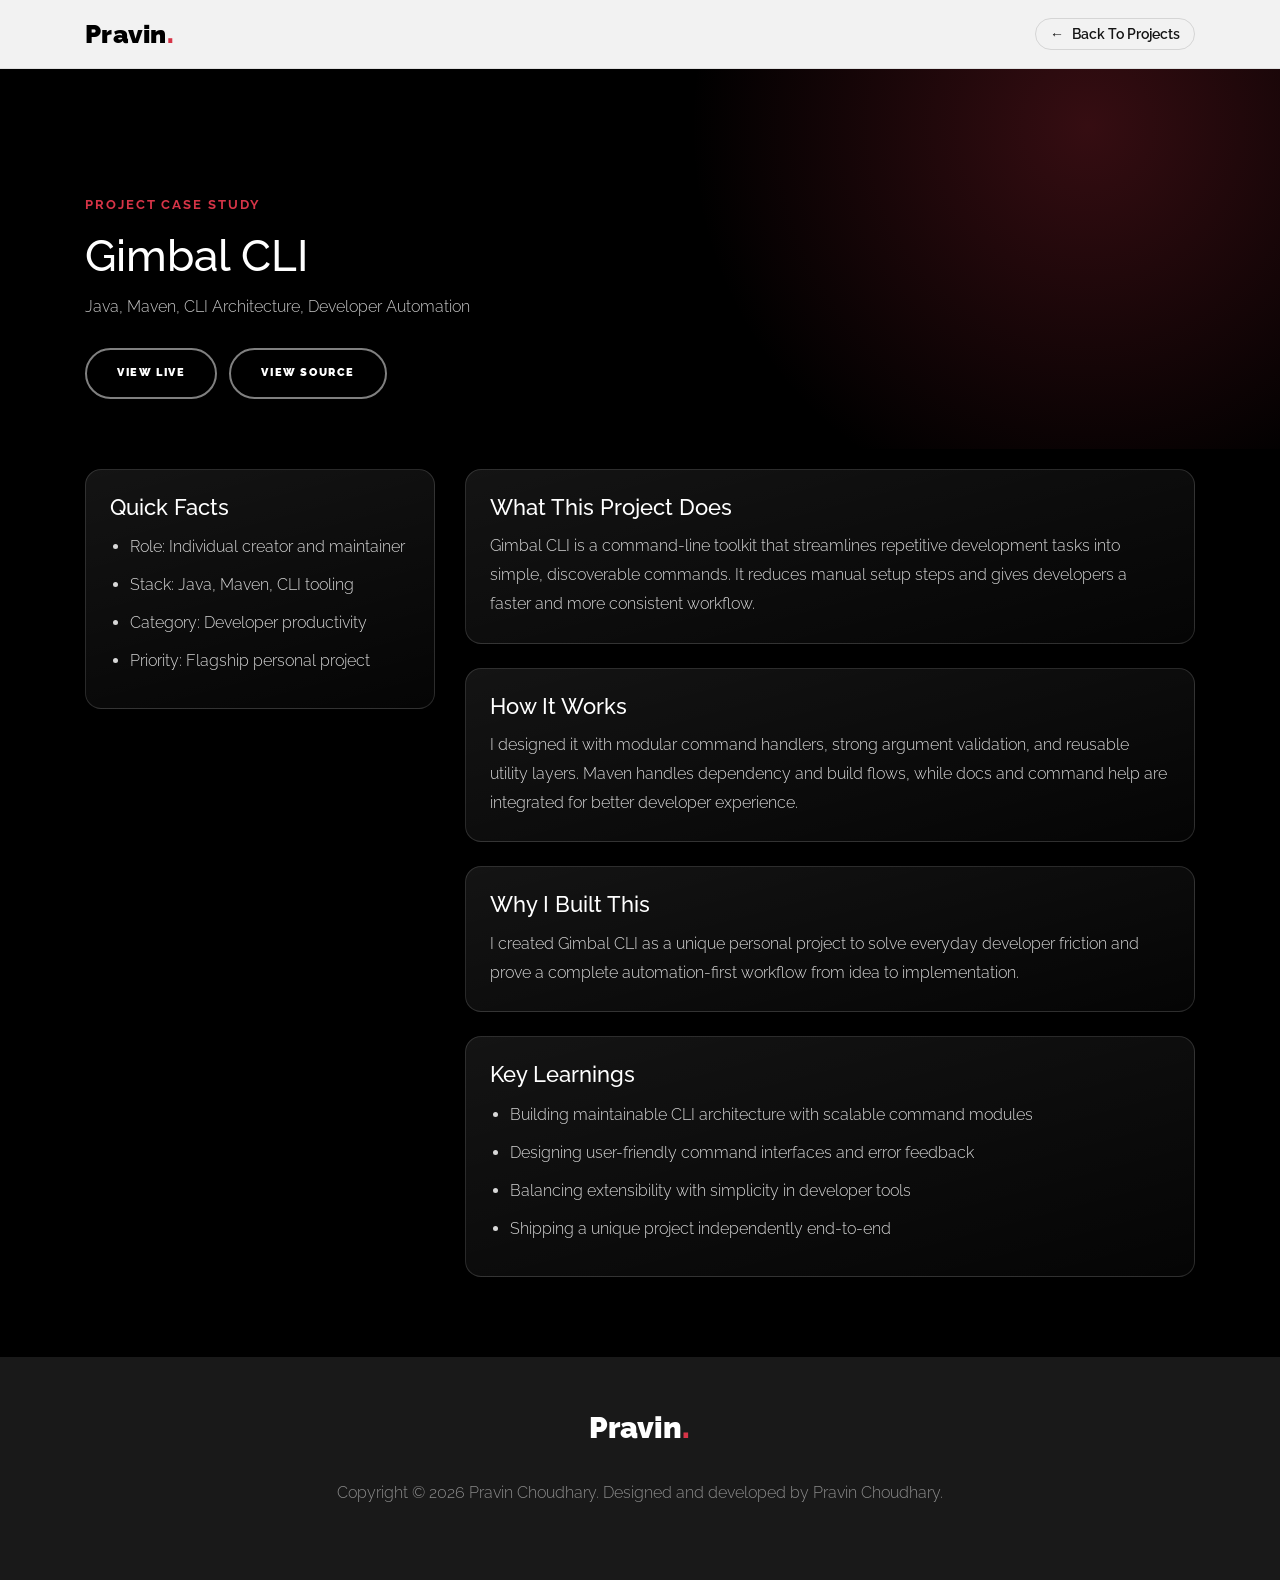
==== commit f669bd31: "feat: finalize portfolio refresh and harden contact form submission - update responsive styling and " ====
--- a/project-detail.html
+++ b/project-detail.html
@@ -19,21 +19,18 @@
   <body class="project-detail-page">
     <div class="unslate_co--site-wrap">
       <div class="unslate_co--site-inner">
-        <nav class="unslate_co--site-nav scrolled awake">
+        <div class="project-detail-topbar">
           <div class="container">
-            <div class="row align-items-center justify-content-between text-left">
-              <div class="col-md-5 text-right"></div>
-              <div class="site-logo pos-absolute">
-                <a href="index.html" class="unslate_co--site-logo">Pravin<span>.</span></a>
-              </div>
-              <div class="col-md-5 text-right text-lg-left">
-                <ul class="site-nav-ul d-none d-lg-inline-block">
-                  <li><a href="index.html#portfolio-section" class="nav-link">Back To Projects</a></li>
-                </ul>
-              </div>
+            <div class="project-detail-topbar-inner">
+              <a href="index.html" class="project-detail-brand">Pravin<span>.</span></a>
+
+              <a href="index.html#portfolio-section" class="project-back-link">
+                <span class="project-back-arrow">&larr;</span>
+                <span>Back To Projects</span>
+              </a>
             </div>
           </div>
-        </nav>
+        </div>
 
         <div class="project-detail-cover">
           <div class="container">
--- a/css/style.css
+++ b/css/style.css
@@ -1723,8 +1723,73 @@
 }
 
 .project-detail-cover {
-  padding: 150px 0 50px;
+  padding: 120px 0 50px;
   background: radial-gradient(circle at 85% 15%, rgba(214, 52, 71, 0.25), rgba(214, 52, 71, 0) 35%);
+}
+
+.project-detail-topbar {
+  position: sticky;
+  top: 0;
+  z-index: 40;
+  border-bottom: 1px solid rgba(0, 0, 0, 0.08);
+  background: rgba(255, 255, 255, 0.95);
+  -webkit-backdrop-filter: blur(8px);
+  backdrop-filter: blur(8px);
+}
+
+.project-detail-topbar-inner {
+  display: -webkit-box;
+  display: -ms-flexbox;
+  display: flex;
+  -webkit-box-align: center;
+  -ms-flex-align: center;
+  -webkit-box-align: center;
+  -ms-flex-align: center;
+  align-items: center;
+  -webkit-box-pack: justify;
+  -ms-flex-pack: justify;
+  justify-content: space-between;
+  min-height: 68px;
+  gap: 16px;
+}
+
+.project-back-link {
+  display: -webkit-inline-box;
+  display: -ms-inline-flexbox;
+  display: inline-flex;
+  -webkit-box-align: center;
+  -ms-flex-align: center;
+  align-items: center;
+  gap: 8px;
+  padding: 8px 14px;
+  border-radius: 999px;
+  border: 1px solid rgba(0, 0, 0, 0.12);
+  color: #151515;
+  font-weight: 600;
+  font-size: 14px;
+  line-height: 1;
+}
+
+.project-back-link:hover {
+  border-color: rgba(214, 52, 71, 0.7);
+  color: #D63447;
+}
+
+.project-back-arrow {
+  font-size: 14px;
+  line-height: 1;
+}
+
+.project-detail-brand {
+  font-size: 26px;
+  font-weight: 900;
+  line-height: 1;
+  color: #000;
+  letter-spacing: .01em;
+}
+
+.project-detail-brand span {
+  color: #D63447;
 }
 
 .project-detail-page .unslate_co--site-inner {
@@ -1814,11 +1879,39 @@
 
 @media (max-width: 991.98px) {
   .project-detail-cover {
-    padding: 120px 0 40px;
+    padding: 96px 0 40px;
   }
 
   .project-detail-title {
     font-size: 34px;
+  }
+
+  .project-detail-brand {
+    font-size: 24px;
+  }
+
+  .project-back-link {
+    padding: 7px 12px;
+    font-size: 13px;
+  }
+}
+
+@media (max-width: 575.98px) {
+  .project-detail-topbar-inner {
+    min-height: 62px;
+  }
+
+  .project-detail-brand {
+    font-size: 22px;
+  }
+
+  .project-back-link span:last-child {
+    display: inline;
+  }
+
+  .project-back-link {
+    padding: 6px 10px;
+    font-size: 12px;
   }
 }
 
@@ -1978,6 +2071,219 @@
 .testimonial-v1 .testimonial-author-info .position {
   font-size: 12px;
   color: rgba(255, 255, 255, 0.5);
+}
+
+/* Mobile polish for full site */
+@media (max-width: 991.98px) {
+  .cover-v1 .container,
+  .cover-v1 .container > .row {
+    height: auto;
+    min-height: 0;
+  }
+
+  #home-section .container {
+    padding-top: 120px;
+    padding-bottom: 36px;
+  }
+
+  .cover-v1 .subheading {
+    font-size: 22px;
+    line-height: 1.45;
+  }
+
+  .mouse-wrap {
+    display: none;
+  }
+
+  .section-heading-wrap {
+    margin-bottom: 2rem !important;
+  }
+
+  .feature-v1 {
+    text-align: left;
+  }
+}
+
+@media (max-width: 767.98px) {
+  .cover-v1 .heading {
+    font-size: 2.2rem;
+  }
+
+  .cover-v1 .subheading {
+    font-size: 17px;
+  }
+
+  .cover-v1 .hero-image {
+    max-width: 280px;
+    max-height: 52vh;
+  }
+
+  .heading-h2 {
+    font-size: 1.9rem;
+  }
+
+  .project-card-body {
+    padding: 14px 14px 16px;
+  }
+
+  .project-card-body h3 {
+    font-size: 18px;
+    line-height: 1.3;
+  }
+
+  .project-card-desc {
+    font-size: 14px;
+    line-height: 1.55;
+  }
+
+  .project-card-stack {
+    font-size: 12px;
+  }
+
+  .certificate-card {
+    padding: 16px;
+  }
+
+  .certificate-card h3 {
+    font-size: 18px;
+  }
+
+  .certificate-card p {
+    margin-bottom: 14px;
+    font-size: 14px;
+  }
+
+  .certificate-preview {
+    height: 150px;
+    margin-bottom: 12px;
+  }
+
+  .skills-modern-panel {
+    padding: 16px;
+    border-radius: 14px;
+  }
+
+  .skills-panel-title {
+    font-size: 19px;
+  }
+
+  .skills-chip {
+    font-size: 11px;
+    padding: 7px 11px;
+  }
+
+  .skill-progress-item {
+    min-height: 78px;
+    padding: 10px;
+  }
+
+  .skill-progress-head {
+    font-size: 12px;
+  }
+
+  .project-detail-title {
+    font-size: 28px;
+  }
+
+  .project-detail-panel {
+    padding: 16px;
+    border-radius: 12px;
+  }
+
+  .project-detail-panel h3 {
+    font-size: 19px;
+  }
+
+  .project-detail-panel p,
+  .project-facts,
+  .project-learnings {
+    font-size: 14px;
+    line-height: 1.65;
+  }
+
+  .contact-info-v1 {
+    margin-top: 28px;
+  }
+
+  #contactForm .btn {
+    width: 100%;
+    margin-right: 0 !important;
+  }
+
+  #education-section .feature-v1 {
+    text-align: left;
+    line-height: 1.6;
+    padding: 16px;
+    border: 1px solid rgba(255, 255, 255, 0.14);
+    border-radius: 14px;
+    background: linear-gradient(165deg, rgba(255, 255, 255, 0.08), rgba(255, 255, 255, 0.02));
+    height: 100%;
+  }
+
+  #education-section .feature-v1 .wrap-icon {
+    margin-bottom: 12px !important;
+  }
+
+  #education-section .feature-v1 h3 {
+    font-size: 19px;
+    margin-bottom: 8px;
+  }
+
+  #education-section .feature-v1 p {
+    font-size: 14px;
+    margin-bottom: 0;
+  }
+
+  #education-section .edu-icon-badge {
+    width: 44px;
+    height: 44px;
+    border-radius: 12px;
+    font-size: 20px;
+    -webkit-box-shadow: 0 8px 18px rgba(214, 52, 71, 0.18);
+    box-shadow: 0 8px 18px rgba(214, 52, 71, 0.18);
+  }
+}
+
+@media (max-width: 575.98px) {
+  .unslate_co--site-nav .unslate_co--site-logo {
+    font-size: 34px;
+  }
+
+  #home-section .container {
+    padding-top: 106px;
+    padding-bottom: 24px;
+  }
+
+  .cover-v1 .heading {
+    font-size: 1.9rem;
+  }
+
+  .cover-v1 .hero-image {
+    max-width: 240px;
+  }
+
+  .project-detail-topbar-inner {
+    min-height: 58px;
+  }
+
+  .project-back-link {
+    padding: 5px 9px;
+    font-size: 11px;
+  }
+
+  .project-detail-brand {
+    font-size: 20px;
+  }
+
+  .certificate-actions .btn {
+    width: 100%;
+    text-align: center;
+    padding: 9px 14px;
+  }
+
+  .skills-progress-list {
+    gap: 10px;
+  }
 }
 
 .testimonial-slider .owl-stage, .single-slider .owl-stage {
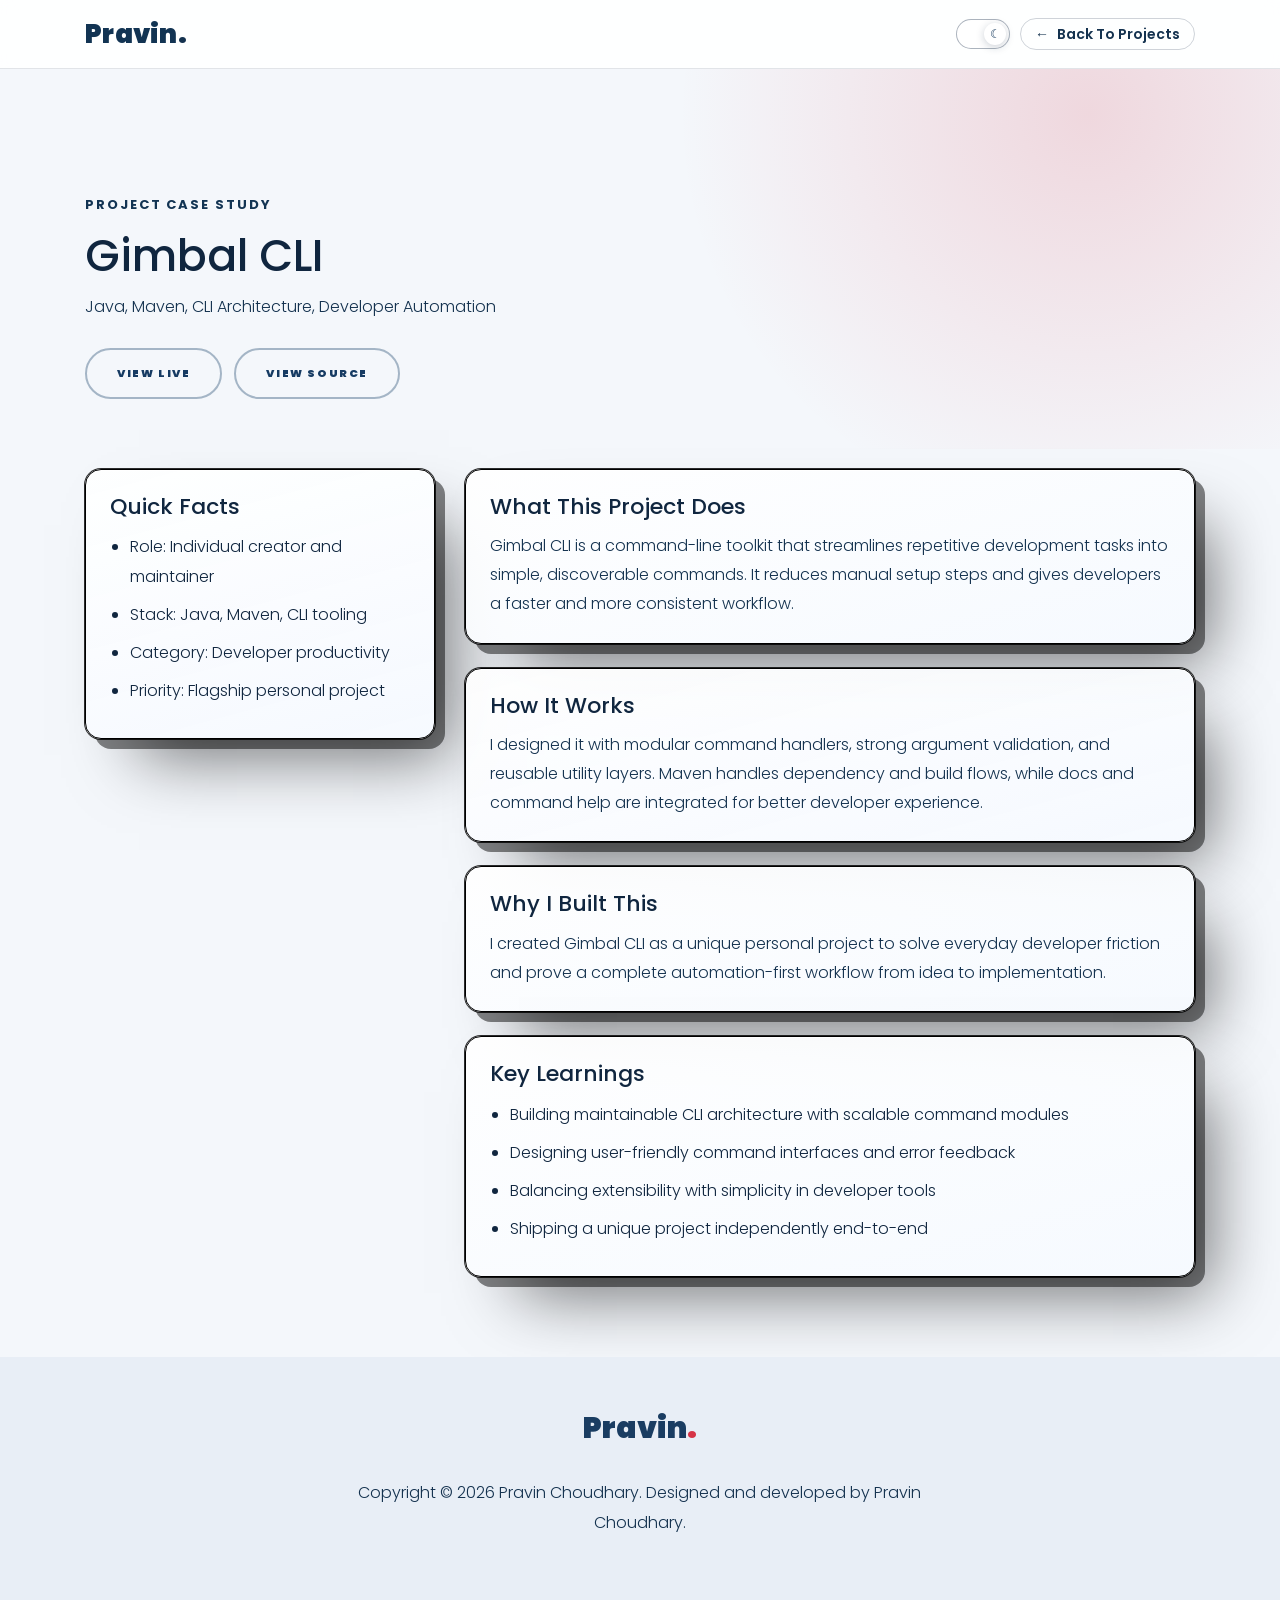
==== commit 823964dd: "feat: add default light theme with modern toggle and visual polish - Make light theme default and pe" ====
--- a/project-detail.html
+++ b/project-detail.html
@@ -7,6 +7,8 @@
 
     <meta name="description" content="Detailed case study page for portfolio projects by Pravin Choudhary.">
     <meta name="author" content="Pravin Choudhary">
+    <link rel="icon" type="image/png" href="images/auther-herox.png">
+    <link rel="apple-touch-icon" href="images/auther-herox.png">
 
     <link rel="stylesheet" href="css/vendor/icomoon/style.css">
     <link rel="stylesheet" href="css/vendor/owl.carousel.min.css">
@@ -15,6 +17,16 @@
     <link rel="stylesheet" href="css/vendor/bootstrap.min.css">
     <link rel="stylesheet" href="css/vendor/jquery.fancybox.min.css">
     <link rel="stylesheet" href="css/style.css">
+
+    <script>
+      (function () {
+        try {
+          if (localStorage.getItem("site-theme") !== "dark") {
+            document.documentElement.classList.add("light-theme");
+          }
+        } catch (e) {}
+      })();
+    </script>
   </head>
   <body class="project-detail-page">
     <div class="unslate_co--site-wrap">
@@ -24,10 +36,16 @@
             <div class="project-detail-topbar-inner">
               <a href="index.html" class="project-detail-brand">Pravin<span>.</span></a>
 
-              <a href="index.html#portfolio-section" class="project-back-link">
-                <span class="project-back-arrow">&larr;</span>
-                <span>Back To Projects</span>
-              </a>
+              <div class="project-topbar-actions">
+                <button type="button" class="theme-toggle-btn js-theme-toggle" aria-label="Toggle color theme" title="Switch theme">
+                  <span class="theme-toggle-icon" aria-hidden="true"></span>
+                </button>
+
+                <a href="index.html#portfolio-section" class="project-back-link">
+                  <span class="project-back-arrow">&larr;</span>
+                  <span>Back To Projects</span>
+                </a>
+              </div>
             </div>
           </div>
         </div>
@@ -100,6 +118,7 @@
 
     <script src="js/vendor/jquery-3.3.1.min.js"></script>
     <script src="js/vendor/bootstrap.min.js"></script>
+    <script src="js/theme.js"></script>
     <script src="js/project-detail.js"></script>
   </body>
 </html>
--- a/css/style.css
+++ b/css/style.css
@@ -1,6 +1,11 @@
-@import url("https://fonts.googleapis.com/css?family=Arimo:400|Raleway:300,400,700&display=swap");
+@import url("https://fonts.googleapis.com/css2?family=Poppins:wght@400;500;600;700;800;900&display=swap");
+html,
 body {
-  font-family: "Raleway", sans-serif;
+  overflow-x: hidden;
+}
+
+body {
+  font-family: "Poppins", -apple-system, BlinkMacSystemFont, "Segoe UI", Roboto, sans-serif;
   color: #fff;
   font-size: 16px;
   line-height: 30px;
@@ -64,9 +69,18 @@
   z-index: 1;
 }
 
+.unslate_co--site-wrap {
+  overflow-x: clip;
+}
+
 @media (max-width: 991.98px) {
   .unslate_co--site-inner {
     margin-bottom: auto !important;
+  }
+
+  .unslate_co--site-nav,
+  .unslate_co--site-nav.scrolled {
+    max-width: 100vw;
   }
 }
 
@@ -134,6 +148,10 @@
   left: 0;
   right: 0;
   bottom: 0;
+}
+
+html.light-theme #unslate_co--overlayer {
+  background: #eef4fb;
 }
 
 .site-loader-wrap {
@@ -801,19 +819,34 @@
 }
 
 .cover-v1 .hero-image {
-  width: 100%;
-  max-width: 500px;
-  max-height: 78vh;
-  height: auto;
-  display: inline-block;
+  width: 76%;
+  height: 76%;
+  display: block;
+  padding: 0;
+  margin: auto;
+  box-sizing: border-box;
   -o-object-fit: contain;
   object-fit: contain;
-  -o-object-position: bottom right;
-  object-position: bottom right;
+  -o-object-position: center 50%;
+  object-position: center 50%;
 }
 
 .cover-v1 .hero-image-wrap {
-  display: inline-block;
+  display: -webkit-box;
+  display: -ms-flexbox;
+  display: flex;
+  -webkit-box-pack: center;
+  -ms-flex-pack: center;
+  justify-content: center;
+  -webkit-box-align: center;
+  -ms-flex-align: center;
+  align-items: center;
+  width: clamp(250px, 29vw, 420px);
+  aspect-ratio: 1 / 1;
+  border: 2px solid rgba(255, 255, 255, 0.6);
+  border-radius: 50%;
+  overflow: hidden;
+  background: radial-gradient(circle at 35% 25%, rgba(255, 255, 255, 0.08), rgba(255, 255, 255, 0.01) 55%, rgba(255, 255, 255, 0) 72%);
 }
 
 @media (max-width: 991.98px) {
@@ -836,9 +869,15 @@
   }
 
   .cover-v1 .hero-image {
+    padding: 0;
+    width: 74%;
+    height: 74%;
+  }
+
+  .cover-v1 .hero-image-wrap {
+    width: clamp(190px, 60vw, 290px);
     margin-top: 16px;
-    max-width: 360px;
-    max-height: 46vh;
+    border-width: 1.5px;
   }
 
   .cover-v1 .subheading {
@@ -1075,7 +1114,7 @@
 .portfolio-item .portfolio-item-content p, .blog-item .portfolio-item-content p {
   font-size: 12px;
   color: rgba(255, 255, 255, 0.5);
-  font-family: "Arimo", sans-serif;
+  font-family: "Poppins", -apple-system, BlinkMacSystemFont, "Segoe UI", Roboto, sans-serif;
 }
 
 .portfolio-item:hover .overlay, .blog-item:hover .overlay {
@@ -1222,24 +1261,34 @@
 }
 
 figure.dotted-bg.about-figure {
-  max-width: 560px;
+  max-width: 400px;
+  margin-left: auto;
+  margin-right: auto;
 }
 
 figure.dotted-bg .about-photo {
   width: 100%;
-  max-width: 560px;
+  max-width: 400px;
   height: auto;
   display: block;
 }
 
 @media (max-width: 991.98px) {
   figure.dotted-bg.about-figure {
-    max-width: 100%;
+    max-width: 320px;
   }
 
   figure.dotted-bg .about-photo {
-    width: 100%;
-    max-width: 100%;
+    width: 90%;
+    max-width: 320px;
+    margin-left: auto;
+    margin-right: auto;
+  }
+}
+
+@media (max-width: 767.98px) {
+  #about-section .about-figure {
+    display: none;
   }
 }
 
@@ -1429,7 +1478,7 @@
 .counter-v1 .number-wrap .number {
   font-size: 69px;
   font-weight: 900;
-  font-family: "Arimo", sans-serif;
+  font-family: "Poppins", -apple-system, BlinkMacSystemFont, "Segoe UI", Roboto, sans-serif;
   color: #D63447;
 }
 
@@ -1550,6 +1599,19 @@
   color: #fff;
   font-size: 16px;
   font-weight: 700;
+}
+
+.skills-category-block {
+  margin-bottom: 20px;
+}
+
+.skills-category-title {
+  margin: 0 0 10px;
+  font-size: 13px;
+  font-weight: 800;
+  letter-spacing: .08rem;
+  text-transform: uppercase;
+  color: rgba(255, 255, 255, 0.72);
 }
 
 .skills-summary-text {
@@ -1983,6 +2045,208 @@
   padding: 10px 18px;
 }
 
+#education-section .section-heading-wrap {
+  margin-bottom: 55px !important;
+}
+
+.education-modern-grid {
+  position: relative;
+  display: grid;
+  grid-template-columns: repeat(12, minmax(0, 1fr));
+  gap: 18px;
+}
+
+.education-modern-grid::before {
+  content: "";
+  position: absolute;
+  top: -6px;
+  left: 0;
+  right: 0;
+  height: 1px;
+  background: linear-gradient(90deg, rgba(214, 52, 71, 0), rgba(214, 52, 71, 0.75), rgba(214, 52, 71, 0));
+  opacity: .8;
+}
+
+.edu-modern-card {
+  grid-column: span 4;
+  position: relative;
+  border: 1px solid rgba(255, 255, 255, 0.15);
+  border-radius: 18px;
+  padding: 20px;
+  background: linear-gradient(155deg, rgba(255, 255, 255, 0.08), rgba(255, 255, 255, 0.015));
+  overflow: hidden;
+  min-height: 245px;
+  -webkit-transition: .25s transform ease, .25s border-color ease;
+  -o-transition: .25s transform ease, .25s border-color ease;
+  transition: .25s transform ease, .25s border-color ease;
+}
+
+.edu-modern-card::after {
+  content: "";
+  position: absolute;
+  width: 180px;
+  height: 180px;
+  right: -70px;
+  top: -70px;
+  border-radius: 50%;
+  pointer-events: none;
+  opacity: .75;
+}
+
+.edu-modern-card:hover {
+  -webkit-transform: translateY(-4px);
+  -ms-transform: translateY(-4px);
+  transform: translateY(-4px);
+  border-color: rgba(214, 52, 71, 0.75);
+}
+
+.edu-modern-card.is-current::after {
+  background: radial-gradient(circle, rgba(214, 52, 71, 0.32), rgba(214, 52, 71, 0));
+}
+
+.edu-modern-card.is-foundation::after {
+  background: radial-gradient(circle, rgba(74, 158, 255, 0.28), rgba(74, 158, 255, 0));
+}
+
+.edu-modern-card.is-start::after {
+  background: radial-gradient(circle, rgba(53, 197, 157, 0.28), rgba(53, 197, 157, 0));
+}
+
+.edu-modern-head {
+  display: -webkit-box;
+  display: -ms-flexbox;
+  display: flex;
+  -webkit-box-align: center;
+  -ms-flex-align: center;
+  align-items: center;
+  gap: 10px;
+  margin-bottom: 12px;
+}
+
+.edu-modern-head .edu-icon-badge {
+  width: 46px;
+  height: 46px;
+  font-size: 20px;
+  border-radius: 12px;
+}
+
+.edu-modern-phase {
+  margin: 0;
+  font-size: 11px;
+  letter-spacing: .12rem;
+  text-transform: uppercase;
+  color: rgba(255, 255, 255, 0.72);
+  font-weight: 700;
+}
+
+.edu-modern-card h3 {
+  margin-bottom: 6px;
+  font-size: 25px;
+  color: #fff;
+}
+
+.edu-modern-meta {
+  margin-bottom: 14px;
+  color: rgba(255, 255, 255, 0.84);
+  font-size: 14px;
+  line-height: 1.45;
+}
+
+.edu-modern-chips {
+  display: -webkit-box;
+  display: -ms-flexbox;
+  display: flex;
+  -ms-flex-wrap: wrap;
+  flex-wrap: wrap;
+  gap: 8px;
+  margin-bottom: 13px;
+}
+
+.edu-modern-chips span {
+  display: inline-block;
+  border: 1px solid rgba(255, 255, 255, 0.2);
+  border-radius: 999px;
+  padding: 5px 11px;
+  font-size: 12px;
+  line-height: 1;
+  color: rgba(255, 255, 255, 0.9);
+  background: rgba(255, 255, 255, 0.03);
+}
+
+.edu-modern-note {
+  margin: 0;
+  color: rgba(255, 255, 255, 0.78);
+  font-size: 14px;
+  line-height: 1.65;
+}
+
+@media (max-width: 991.98px) {
+  .education-modern-grid {
+    grid-template-columns: 1fr;
+    gap: 14px;
+  }
+
+  .edu-modern-card {
+    grid-column: auto;
+    min-height: 0;
+  }
+
+  .edu-modern-card h3 {
+    font-size: 22px;
+  }
+}
+
+@media (max-width: 575.98px) {
+  .edu-modern-card {
+    border-radius: 14px;
+    padding: 16px;
+  }
+
+  .edu-modern-head .edu-icon-badge {
+    width: 40px;
+    height: 40px;
+    font-size: 17px;
+  }
+
+  .edu-modern-card h3 {
+    font-size: 20px;
+  }
+
+  .edu-modern-meta,
+  .edu-modern-note {
+    font-size: 13px;
+  }
+}
+
+@media (max-width: 767.98px) {
+  .certificate-preview {
+    display: -webkit-box;
+    display: -ms-flexbox;
+    display: flex;
+    -webkit-box-align: center;
+    -ms-flex-align: center;
+    align-items: center;
+    -webkit-box-pack: center;
+    -ms-flex-pack: center;
+    justify-content: center;
+    text-align: center;
+    padding: 12px;
+    background: linear-gradient(160deg, rgba(255, 255, 255, 0.12), rgba(255, 255, 255, 0.03));
+  }
+
+  .certificate-preview-frame {
+    display: none;
+  }
+
+  .certificate-preview::before {
+    content: "PDF preview is not available on this mobile browser. Tap View to open.";
+    color: rgba(255, 255, 255, 0.86);
+    font-size: 13px;
+    line-height: 1.5;
+    max-width: 280px;
+  }
+}
+
 .project-card-link {
   display: block;
   height: 100%;
@@ -2413,7 +2677,7 @@
 }
 
 .blog-post-entry .post-meta {
-  font-family: "Arimo", sans-serif;
+  font-family: "Poppins", -apple-system, BlinkMacSystemFont, "Segoe UI", Roboto, sans-serif;
 }
 
 .form-outline-style-v1 .form-group {
@@ -2638,7 +2902,7 @@
 .unslate_co--footer .footer-site-logo a {
   font-size: 30px;
   font-weight: 900;
-  font-family: "Raleway", sans-serif;
+  font-family: "Poppins", -apple-system, BlinkMacSystemFont, "Segoe UI", Roboto, sans-serif;
   color: #fff;
 }
 
@@ -2704,6 +2968,12 @@
   animation: 1.5s spin infinite linear;
 }
 
+html.light-theme .loader-portfolio,
+html.light-theme .site-loader {
+  border: 0.3rem solid rgba(16, 39, 68, 0.22);
+  border-top-color: #123a61;
+}
+
 .loader-portfolio.dark, .site-loader.dark {
   border: 0.3rem solid rgba(0, 0, 0, 0.3);
   border-top-color: #000;
@@ -2987,3 +3257,676 @@
 .gsap-reveal-img .reveal-wrap .reveal-content .portfolio-item-content h3 {
   margin-bottom: 10px;
 }
+
+.theme-toggle-btn {
+  position: relative;
+  display: -webkit-inline-box;
+  display: -ms-inline-flexbox;
+  display: inline-flex;
+  -webkit-box-align: center;
+  -ms-flex-align: center;
+  align-items: center;
+  -webkit-box-pack: center;
+  -ms-flex-pack: center;
+  justify-content: center;
+  width: 54px;
+  height: 30px;
+  border: none;
+  background: rgba(255, 255, 255, 0.1);
+  color: #fff;
+  border-radius: 999px;
+  padding: 0;
+  line-height: 1;
+  vertical-align: middle;
+  cursor: pointer;
+  -webkit-backdrop-filter: blur(4px);
+  backdrop-filter: blur(4px);
+  -webkit-box-shadow: inset 0 0 0 1px rgba(255, 255, 255, 0.28);
+  box-shadow: inset 0 0 0 1px rgba(255, 255, 255, 0.28);
+  -webkit-transition: .25s all ease;
+  -o-transition: .25s all ease;
+  transition: .25s all ease;
+}
+
+.theme-toggle-icon {
+  display: none;
+}
+
+html:not(.light-theme) .theme-toggle-btn::before {
+  content: "";
+  position: absolute;
+  left: 4px;
+  top: 4px;
+  width: 22px;
+  height: 22px;
+  border-radius: 50%;
+  background: #fff;
+  -webkit-box-shadow: 0 2px 8px rgba(0, 0, 0, 0.45);
+  box-shadow: 0 2px 8px rgba(0, 0, 0, 0.45);
+  -webkit-transition: .25s all ease;
+  -o-transition: .25s all ease;
+  transition: .25s all ease;
+}
+
+html:not(.light-theme) .theme-toggle-btn::after {
+  content: "☀";
+  position: absolute;
+  left: 4px;
+  top: 4px;
+  width: 22px;
+  height: 22px;
+  display: -webkit-box;
+  display: -ms-flexbox;
+  display: flex;
+  -webkit-box-align: center;
+  -ms-flex-align: center;
+  align-items: center;
+  -webkit-box-pack: center;
+  -ms-flex-pack: center;
+  justify-content: center;
+  font-size: 12px;
+  color: #1a2e45;
+  line-height: 1;
+  z-index: 1;
+  pointer-events: none;
+  -webkit-transition: .25s all ease;
+  -o-transition: .25s all ease;
+  transition: .25s all ease;
+}
+
+html.light-theme .theme-toggle-btn::before {
+  content: "";
+  position: absolute;
+  left: 28px;
+  top: 4px;
+  width: 22px;
+  height: 22px;
+  border-radius: 50%;
+  background: #ffffff;
+  -webkit-box-shadow: 0 2px 8px rgba(16, 39, 68, 0.22);
+  box-shadow: 0 2px 8px rgba(16, 39, 68, 0.22);
+  -webkit-transition: .25s all ease;
+  -o-transition: .25s all ease;
+  transition: .25s all ease;
+}
+
+html.light-theme .theme-toggle-btn::after {
+  content: "☾";
+  position: absolute;
+  left: 28px;
+  top: 4px;
+  width: 22px;
+  height: 22px;
+  display: -webkit-box;
+  display: -ms-flexbox;
+  display: flex;
+  -webkit-box-align: center;
+  -ms-flex-align: center;
+  align-items: center;
+  -webkit-box-pack: center;
+  -ms-flex-pack: center;
+  justify-content: center;
+  font-size: 12px;
+  color: #0f3459;
+  line-height: 1;
+  z-index: 1;
+  pointer-events: none;
+  -webkit-transition: .25s all ease;
+  -o-transition: .25s all ease;
+  transition: .25s all ease;
+}
+
+.unslate_co--site-nav .theme-toggle-btn {
+  margin-left: 14px;
+  top: -1px;
+}
+
+.project-detail-topbar .theme-toggle-btn {
+  margin: 0;
+}
+
+.project-topbar-actions {
+  display: -webkit-box;
+  display: -ms-flexbox;
+  display: flex;
+  -webkit-box-align: center;
+  -ms-flex-align: center;
+  align-items: center;
+  gap: 10px;
+}
+
+.theme-toggle-btn:hover,
+.theme-toggle-btn:focus {
+  outline: none;
+  background: rgba(255, 255, 255, 0.16);
+  -webkit-box-shadow: inset 0 0 0 1px rgba(255, 255, 255, 0.42);
+  box-shadow: inset 0 0 0 1px rgba(255, 255, 255, 0.42);
+  -webkit-transform: translateY(-1px);
+  -ms-transform: translateY(-1px);
+  transform: translateY(-1px);
+}
+
+@media (max-width: 575.98px) {
+  .theme-toggle-btn {
+    width: 48px;
+    height: 28px;
+  }
+
+  html:not(.light-theme) .theme-toggle-btn::before {
+    width: 20px;
+    height: 20px;
+  }
+
+  html:not(.light-theme) .theme-toggle-btn::after {
+    width: 20px;
+    height: 20px;
+    font-size: 11px;
+  }
+
+  html.light-theme .theme-toggle-btn::before {
+    left: 24px;
+    width: 20px;
+    height: 20px;
+  }
+
+  html.light-theme .theme-toggle-btn::after {
+    left: 24px;
+    width: 20px;
+    height: 20px;
+    font-size: 11px;
+  }
+}
+
+html.light-theme body,
+html.light-theme .unslate_co--site-inner {
+  background: #f4f7fb;
+  color: #1d2b39;
+}
+
+html.light-theme body:before {
+  background: rgba(17, 26, 38, 0.24);
+}
+
+html.light-theme .lines-wrap .lines-inner,
+html.light-theme .lines-wrap .lines-inner .lines {
+  border-color: rgba(16, 39, 68, 0.12);
+}
+
+html.light-theme .cover-v1 {
+  background: radial-gradient(circle at 85% 12%, rgba(214, 52, 71, 0.16), rgba(214, 52, 71, 0) 34%), linear-gradient(180deg, #f8fbff 0%, #eef4fb 100%);
+}
+
+html.light-theme .cover-v1 .heading,
+html.light-theme .cover-v1 .subheading,
+html.light-theme .heading-h2,
+html.light-theme .heading-h3,
+html.light-theme h1,
+html.light-theme h2,
+html.light-theme h3,
+html.light-theme h4,
+html.light-theme h5,
+html.light-theme h6 {
+  color: #10263f;
+}
+
+html.light-theme .section-heading-wrap img[src*="divider-line.svg"] {
+  -webkit-filter: brightness(0) saturate(100%) opacity(0.7);
+  filter: brightness(0) saturate(100%) opacity(0.7);
+}
+
+html.light-theme p,
+html.light-theme li,
+html.light-theme .lead,
+html.light-theme .skills-summary-text,
+html.light-theme .project-card-desc,
+html.light-theme .certificate-card p,
+html.light-theme .edu-modern-note,
+html.light-theme .site-copyright,
+html.light-theme .contact-info-v1 .contact-info-label,
+html.light-theme .contact-info-v1 .contact-info-val,
+html.light-theme .project-detail-subtitle,
+html.light-theme .project-facts,
+html.light-theme .project-learnings {
+  color: #1f3650;
+}
+
+html.light-theme a {
+  color: #0f3f73;
+}
+
+html.light-theme .unslate_co--site-nav .unslate_co--site-logo,
+html.light-theme .unslate_co--site-nav .site-nav-ul > li > a,
+html.light-theme .unslate_co--site-nav .site-nav-ul-none-onepage > li > a {
+  color: #122b45;
+}
+
+html.light-theme .unslate_co--site-nav .burger-toggle-menu span {
+  background: #122b45;
+}
+
+html.light-theme .unslate_co--site-nav .site-nav-ul > li > a:hover,
+html.light-theme .unslate_co--site-nav .site-nav-ul-none-onepage > li > a:hover,
+html.light-theme .unslate_co--site-nav .site-nav-ul > li > a.active,
+html.light-theme .unslate_co--site-nav .site-nav-ul-none-onepage > li > a.active {
+  color: #D63447;
+}
+
+html.light-theme .unslate_co--site-nav .site-nav-ul > li > a:before,
+html.light-theme .unslate_co--site-nav .site-nav-ul-none-onepage > li > a:before {
+  background: rgba(16, 39, 68, 0.2);
+}
+
+html.light-theme .unslate_co--site-nav.scrolled {
+  background: rgba(255, 255, 255, 0.92) !important;
+  -webkit-box-shadow: 0 6px 20px rgba(16, 39, 68, 0.12);
+  box-shadow: 0 6px 20px rgba(16, 39, 68, 0.12);
+}
+
+html.light-theme .btn.btn-outline-pill.btn-custom-light {
+  color: #163b63;
+  border-color: rgba(16, 59, 99, 0.35);
+}
+
+html.light-theme .btn.btn-outline-pill.btn-custom-light:hover,
+html.light-theme .btn.btn-outline-pill.btn-custom-light:focus {
+  color: #fff;
+  background: #D63447;
+  border-color: #D63447;
+}
+
+html.light-theme .skills-card,
+html.light-theme .skills-modern-panel,
+html.light-theme .project-card-link,
+html.light-theme .certificate-card,
+html.light-theme .edu-modern-card,
+html.light-theme .project-detail-panel,
+html.light-theme #education-section .feature-v1 {
+  background: linear-gradient(165deg, rgba(255, 255, 255, 0.95), rgba(246, 250, 255, 0.92));
+  border-color: #000;
+  -webkit-box-shadow: inset 0 1px 0 rgba(255, 255, 255, 0.96), 0 0 0 1px rgba(0, 0, 0, 0.82), 10px 10px 0 rgba(0, 0, 0, 0.48), 34px 36px 64px -20px rgba(0, 0, 0, 0.56);
+  box-shadow: inset 0 1px 0 rgba(255, 255, 255, 0.96), 0 0 0 1px rgba(0, 0, 0, 0.82), 10px 10px 0 rgba(0, 0, 0, 0.48), 34px 36px 64px -20px rgba(0, 0, 0, 0.56);
+  -webkit-transition: -webkit-transform .24s ease, border-color .24s ease, -webkit-box-shadow .24s ease;
+  transition: -webkit-transform .24s ease, border-color .24s ease, -webkit-box-shadow .24s ease;
+  -o-transition: transform .24s ease, border-color .24s ease, box-shadow .24s ease;
+  transition: transform .24s ease, border-color .24s ease, box-shadow .24s ease;
+  transition: transform .24s ease, border-color .24s ease, box-shadow .24s ease, -webkit-transform .24s ease, -webkit-box-shadow .24s ease;
+}
+
+html:not(.light-theme) .skills-card,
+html:not(.light-theme) .skills-modern-panel,
+html:not(.light-theme) .project-card-link,
+html:not(.light-theme) .certificate-card,
+html:not(.light-theme) .edu-modern-card,
+html:not(.light-theme) .project-detail-panel,
+html:not(.light-theme) #education-section .feature-v1 {
+  border-color: #000;
+  -webkit-box-shadow: inset 0 1px 0 rgba(255, 255, 255, 0.08), 0 0 0 1px rgba(255, 255, 255, 0.06), 10px 10px 0 rgba(0, 0, 0, 0.6), 34px 36px 64px -20px rgba(0, 0, 0, 0.8);
+  box-shadow: inset 0 1px 0 rgba(255, 255, 255, 0.08), 0 0 0 1px rgba(255, 255, 255, 0.06), 10px 10px 0 rgba(0, 0, 0, 0.6), 34px 36px 64px -20px rgba(0, 0, 0, 0.8);
+  -webkit-transition: -webkit-transform .24s ease, border-color .24s ease, -webkit-box-shadow .24s ease;
+  transition: -webkit-transform .24s ease, border-color .24s ease, -webkit-box-shadow .24s ease;
+  -o-transition: transform .24s ease, border-color .24s ease, box-shadow .24s ease;
+  transition: transform .24s ease, border-color .24s ease, box-shadow .24s ease;
+  transition: transform .24s ease, border-color .24s ease, box-shadow .24s ease, -webkit-transform .24s ease, -webkit-box-shadow .24s ease;
+}
+
+html.light-theme .skills-card:hover,
+html.light-theme .skills-modern-panel:hover,
+html.light-theme .project-card-link:hover,
+html.light-theme .certificate-card:hover,
+html.light-theme .edu-modern-card:hover,
+html.light-theme .project-detail-panel:hover,
+html.light-theme #education-section .feature-v1:hover {
+  border-color: #000;
+  -webkit-transform: translate(-1px, -5px);
+  -ms-transform: translate(-1px, -5px);
+  transform: translate(-1px, -5px);
+  -webkit-box-shadow: inset 0 1px 0 rgba(255, 255, 255, 0.98), 0 0 0 1px rgba(0, 0, 0, 0.92), 14px 14px 0 rgba(0, 0, 0, 0.58), 42px 46px 80px -22px rgba(0, 0, 0, 0.7);
+  box-shadow: inset 0 1px 0 rgba(255, 255, 255, 0.98), 0 0 0 1px rgba(0, 0, 0, 0.92), 14px 14px 0 rgba(0, 0, 0, 0.58), 42px 46px 80px -22px rgba(0, 0, 0, 0.7);
+}
+
+html:not(.light-theme) .skills-card:hover,
+html:not(.light-theme) .skills-modern-panel:hover,
+html:not(.light-theme) .project-card-link:hover,
+html:not(.light-theme) .certificate-card:hover,
+html:not(.light-theme) .edu-modern-card:hover,
+html:not(.light-theme) .project-detail-panel:hover,
+html:not(.light-theme) #education-section .feature-v1:hover {
+  border-color: #000;
+  -webkit-transform: translate(-1px, -5px);
+  -ms-transform: translate(-1px, -5px);
+  transform: translate(-1px, -5px);
+  -webkit-box-shadow: inset 0 1px 0 rgba(255, 255, 255, 0.1), 0 0 0 1px rgba(255, 255, 255, 0.09), 14px 14px 0 rgba(0, 0, 0, 0.7), 42px 46px 80px -22px rgba(0, 0, 0, 0.9);
+  box-shadow: inset 0 1px 0 rgba(255, 255, 255, 0.1), 0 0 0 1px rgba(255, 255, 255, 0.09), 14px 14px 0 rgba(0, 0, 0, 0.7), 42px 46px 80px -22px rgba(0, 0, 0, 0.9);
+}
+
+html.light-theme .skills-category-title,
+html.light-theme .project-card-stack,
+html.light-theme .certificate-card h3,
+html.light-theme .edu-modern-meta,
+html.light-theme .edu-modern-phase,
+html.light-theme .project-detail-kicker {
+  color: #143553;
+}
+
+html.light-theme .skills-panel-title,
+html.light-theme .skills-subtitle,
+html.light-theme .skill-progress-head,
+html.light-theme .skills-stat-card strong,
+html.light-theme .skills-stat-card span,
+html.light-theme .skills-chip,
+html.light-theme .skills-tags span,
+html.light-theme .project-card-body h3,
+html.light-theme .certificate-card h3,
+html.light-theme .edu-modern-card h3 {
+  color: #0e2742;
+}
+
+html.light-theme .skills-summary-text,
+html.light-theme .project-card-desc,
+html.light-theme .certificate-card p,
+html.light-theme .edu-modern-note,
+html.light-theme .edu-modern-meta,
+html.light-theme .contact-info-v1 .contact-info-val,
+html.light-theme .project-detail-panel p,
+html.light-theme .project-facts li,
+html.light-theme .project-learnings li {
+  color: #1f3650;
+}
+
+html.light-theme .skills-stat-card,
+html.light-theme .skill-progress-item,
+html.light-theme .skills-chip,
+html.light-theme .skills-tags span,
+html.light-theme .edu-modern-chips span {
+  border-color: rgba(0, 0, 0, 0.42);
+  background: rgba(255, 255, 255, 0.92);
+}
+
+html.light-theme .skills-stat-card,
+html.light-theme .skill-progress-item {
+  -webkit-box-shadow: inset 0 1px 0 rgba(255, 255, 255, 0.9), 0 0 0 1px rgba(0, 0, 0, 0.18);
+  box-shadow: inset 0 1px 0 rgba(255, 255, 255, 0.9), 0 0 0 1px rgba(0, 0, 0, 0.18);
+}
+
+html.light-theme .skills-chip,
+html.light-theme .skills-tags span,
+html.light-theme .edu-modern-chips span {
+  font-weight: 800;
+}
+
+html.light-theme .skills-chip:hover,
+html.light-theme .skills-tags span:hover {
+  border-color: rgba(0, 0, 0, 0.62);
+  background: rgba(255, 255, 255, 0.98);
+}
+
+html.light-theme .skills-tags span,
+html.light-theme .skills-chip,
+html.light-theme .skills-stat-card,
+html.light-theme .skill-progress-item,
+html.light-theme .edu-modern-chips span {
+  border-color: rgba(16, 39, 68, 0.14);
+  background: rgba(16, 39, 68, 0.03);
+  color: #183c63;
+}
+
+html.light-theme .skill-progress-track {
+  background: rgba(16, 39, 68, 0.12);
+}
+
+html.light-theme .certificate-preview {
+  border-color: rgba(16, 39, 68, 0.14);
+  background: rgba(16, 39, 68, 0.04);
+}
+
+html.light-theme .form-outline-style-v1 .form-group .form-control,
+html.light-theme .form-control {
+  color: #10263f;
+  border-bottom-color: rgba(16, 39, 68, 0.28);
+}
+
+html.light-theme .form-outline-style-v1 .form-group .form-control:focus,
+html.light-theme .form-control:focus {
+  border-bottom-color: #D63447;
+}
+
+html.light-theme .form-outline-style-v1 .form-group label,
+html.light-theme .contact-info-v1 .contact-info-label,
+html.light-theme .detail-v1 .detail-label {
+  color: rgba(16, 39, 68, 0.6);
+}
+
+html.light-theme #contact-section p,
+html.light-theme #contact-section .contact-info-v1 .contact-info-val,
+html.light-theme #contact-section .contact-info-v1 .contact-info-val a {
+  color: #173653;
+}
+
+html.light-theme #contact-section .contact-info-v1 .contact-info-label {
+  color: #294866;
+}
+
+html.light-theme #contact-section .form-outline-style-v1 .form-group label {
+  color: #294866;
+}
+
+html.light-theme #contact-section .form-outline-style-v1 .form-group .form-control,
+html.light-theme #contact-section .form-control {
+  color: #10263f;
+  border-bottom-color: rgba(16, 39, 68, 0.55);
+}
+
+html.light-theme #contact-section .form-outline-style-v1 .form-group .form-control::placeholder,
+html.light-theme #contact-section .form-control::placeholder {
+  color: rgba(23, 54, 83, 0.75);
+}
+
+/* Final light-theme contrast pass */
+html.light-theme body,
+html.light-theme .unslate_co--section,
+html.light-theme .unslate_co--site-inner {
+  color: #10263f;
+  font-family: "Poppins", -apple-system, BlinkMacSystemFont, "Segoe UI", Roboto, sans-serif;
+}
+
+html.light-theme p,
+html.light-theme li,
+html.light-theme span,
+html.light-theme .lead,
+html.light-theme .subheading,
+html.light-theme .skills-summary-text,
+html.light-theme .project-card-desc,
+html.light-theme .certificate-card p,
+html.light-theme .edu-modern-note,
+html.light-theme .edu-modern-meta,
+html.light-theme .project-detail-subtitle,
+html.light-theme .project-detail-panel p,
+html.light-theme .project-facts li,
+html.light-theme .project-learnings li,
+html.light-theme .site-copyright,
+html.light-theme .contact-info-v1 .contact-info-label,
+html.light-theme .contact-info-v1 .contact-info-val,
+html.light-theme .contact-info-v1 .contact-info-val a {
+  color: #14324f;
+}
+
+html.light-theme h1,
+html.light-theme h2,
+html.light-theme h3,
+html.light-theme h4,
+html.light-theme h5,
+html.light-theme h6,
+html.light-theme .skills-panel-title,
+html.light-theme .skills-subtitle,
+html.light-theme .skill-progress-head,
+html.light-theme .skills-stat-card strong,
+html.light-theme .skills-stat-card span,
+html.light-theme .project-card-body h3,
+html.light-theme .certificate-card h3,
+html.light-theme .edu-modern-card h3,
+html.light-theme .project-detail-panel h3,
+html.light-theme .contact-info-v1 .contact-info-label {
+  color: #091f36;
+  font-family: "Poppins", -apple-system, BlinkMacSystemFont, "Segoe UI", Roboto, sans-serif;
+}
+
+html.light-theme .unslate_co--site-nav .site-nav-ul > li > a,
+html.light-theme .unslate_co--site-nav .site-nav-ul-none-onepage > li > a,
+html.light-theme .btn,
+html.light-theme .skills-chip,
+html.light-theme .skills-tags span,
+html.light-theme .edu-modern-chips span {
+  font-family: "Poppins", -apple-system, BlinkMacSystemFont, "Segoe UI", Roboto, sans-serif;
+}
+
+html.light-theme .skills-chip,
+html.light-theme .skills-tags span,
+html.light-theme .edu-modern-chips span,
+html.light-theme .skills-category-title,
+html.light-theme .project-card-stack,
+html.light-theme .edu-modern-phase,
+html.light-theme .project-detail-kicker {
+  color: #123453;
+}
+
+html.light-theme .project-detail-page .unslate_co--site-inner {
+  background: #f4f7fb;
+}
+
+html.light-theme .project-detail-topbar {
+  background: rgba(255, 255, 255, 0.9);
+  border-bottom-color: rgba(16, 39, 68, 0.12);
+}
+
+html.light-theme .project-detail-brand,
+html.light-theme .project-back-link {
+  color: #123453;
+  border-color: rgba(16, 39, 68, 0.2);
+}
+
+html.light-theme .project-detail-cover {
+  background: radial-gradient(circle at 85% 12%, rgba(214, 52, 71, 0.16), rgba(214, 52, 71, 0) 36%);
+}
+
+html.light-theme .cover-v1 .hero-image-wrap {
+  border: 2px solid #000;
+  background: radial-gradient(circle at 35% 25%, rgba(255, 255, 255, 0.95), rgba(244, 247, 251, 0.85) 60%, rgba(234, 240, 248, 0.65) 100%);
+  -webkit-box-shadow: inset 0 1px 0 rgba(255, 255, 255, 0.96), 0 0 0 1px rgba(0, 0, 0, 0.82), 10px 10px 0 rgba(0, 0, 0, 0.48), 34px 36px 64px -20px rgba(0, 0, 0, 0.56);
+  box-shadow: inset 0 1px 0 rgba(255, 255, 255, 0.96), 0 0 0 1px rgba(0, 0, 0, 0.82), 10px 10px 0 rgba(0, 0, 0, 0.48), 34px 36px 64px -20px rgba(0, 0, 0, 0.56);
+}
+
+html:not(.light-theme) .cover-v1 .hero-image-wrap {
+  border: 2px solid #000;
+  background: radial-gradient(circle at 35% 25%, rgba(255, 255, 255, 0.14), rgba(255, 255, 255, 0.04) 58%, rgba(255, 255, 255, 0) 78%);
+  -webkit-box-shadow: inset 0 1px 0 rgba(255, 255, 255, 0.12), 0 0 0 1px rgba(255, 255, 255, 0.08), 10px 10px 0 rgba(0, 0, 0, 0.62), 34px 36px 64px -18px rgba(0, 0, 0, 0.78);
+  box-shadow: inset 0 1px 0 rgba(255, 255, 255, 0.12), 0 0 0 1px rgba(255, 255, 255, 0.08), 10px 10px 0 rgba(0, 0, 0, 0.62), 34px 36px 64px -18px rgba(0, 0, 0, 0.78);
+}
+
+html.light-theme figure.dotted-bg.about-figure {
+  width: clamp(240px, 26vw, 360px);
+  max-width: none;
+  aspect-ratio: 3 / 4;
+  overflow: hidden;
+  border-radius: 18px;
+  border: 2px solid #000;
+  background: linear-gradient(165deg, rgba(255, 255, 255, 0.96), rgba(246, 250, 255, 0.92));
+  -webkit-box-shadow: inset 0 1px 0 rgba(255, 255, 255, 0.96), 0 0 0 1px rgba(0, 0, 0, 0.82), 10px 10px 0 rgba(0, 0, 0, 0.48), 34px 36px 64px -20px rgba(0, 0, 0, 0.56);
+  box-shadow: inset 0 1px 0 rgba(255, 255, 255, 0.96), 0 0 0 1px rgba(0, 0, 0, 0.82), 10px 10px 0 rgba(0, 0, 0, 0.48), 34px 36px 64px -20px rgba(0, 0, 0, 0.56);
+}
+
+html:not(.light-theme) figure.dotted-bg.about-figure {
+  width: clamp(240px, 26vw, 360px);
+  max-width: none;
+  aspect-ratio: 3 / 4;
+  overflow: hidden;
+  border-radius: 18px;
+  border: 2px solid #000;
+  background: linear-gradient(165deg, rgba(255, 255, 255, 0.08), rgba(255, 255, 255, 0.02));
+  -webkit-box-shadow: inset 0 1px 0 rgba(255, 255, 255, 0.12), 0 0 0 1px rgba(255, 255, 255, 0.08), 10px 10px 0 rgba(0, 0, 0, 0.62), 34px 36px 64px -18px rgba(0, 0, 0, 0.78);
+  box-shadow: inset 0 1px 0 rgba(255, 255, 255, 0.12), 0 0 0 1px rgba(255, 255, 255, 0.08), 10px 10px 0 rgba(0, 0, 0, 0.62), 34px 36px 64px -18px rgba(0, 0, 0, 0.78);
+}
+
+html.light-theme figure.dotted-bg.about-figure .about-photo {
+  width: 100%;
+  max-width: none;
+  height: 100%;
+  -o-object-fit: cover;
+  object-fit: cover;
+  -o-object-position: center top;
+  object-position: center top;
+}
+
+html:not(.light-theme) figure.dotted-bg.about-figure .about-photo {
+  width: 100%;
+  max-width: none;
+  height: 100%;
+  -o-object-fit: cover;
+  object-fit: cover;
+  -o-object-position: center top;
+  object-position: center top;
+}
+
+html.light-theme figure.dotted-bg.about-figure:before {
+  display: none;
+}
+
+html:not(.light-theme) figure.dotted-bg.about-figure:before {
+  display: none;
+}
+
+@media (max-width: 991.98px) {
+  html.light-theme figure.dotted-bg.about-figure {
+    width: clamp(210px, 56vw, 300px);
+    border-radius: 14px;
+  }
+
+  html:not(.light-theme) figure.dotted-bg.about-figure {
+    width: clamp(210px, 56vw, 300px);
+    border-radius: 14px;
+  }
+}
+
+html.light-theme .project-detail-title,
+html.light-theme .project-detail-panel h3,
+html.light-theme .project-facts li,
+html.light-theme .project-learnings li {
+  color: #10263f;
+}
+
+html.light-theme .unslate_co--footer {
+  background-color: #e8eef6;
+  color: rgba(16, 39, 68, 0.72);
+}
+
+html.light-theme .unslate_co--footer .footer-site-logo a,
+html.light-theme .unslate_co--footer .footer-site-social li a,
+html.light-theme .unslate_co--footer a {
+  color: #1a3d62;
+}
+
+html.light-theme .unslate_co--site-mobile-menu {
+  background: #f7fbff;
+}
+
+html.light-theme .theme-toggle-btn {
+  background: transparent;
+  color: #14395f;
+  -webkit-box-shadow: none;
+  box-shadow: inset 0 0 0 1px rgba(16, 39, 68, 0.35);
+}
+
+html.light-theme .theme-toggle-btn:hover,
+html.light-theme .theme-toggle-btn:focus {
+  background: rgba(16, 39, 68, 0.08);
+  -webkit-box-shadow: inset 0 0 0 1px rgba(16, 39, 68, 0.45);
+  box-shadow: inset 0 0 0 1px rgba(16, 39, 68, 0.45);
+}
+
+html.light-theme .gsap-reveal .cover {
+  background: #eef4fb;
+}
+
+html.light-theme .gsap-reveal-hero .reveal-wrap .cover,
+html.light-theme .gsap-reveal-img .reveal-wrap .cover {
+  background: #d63447;
+}
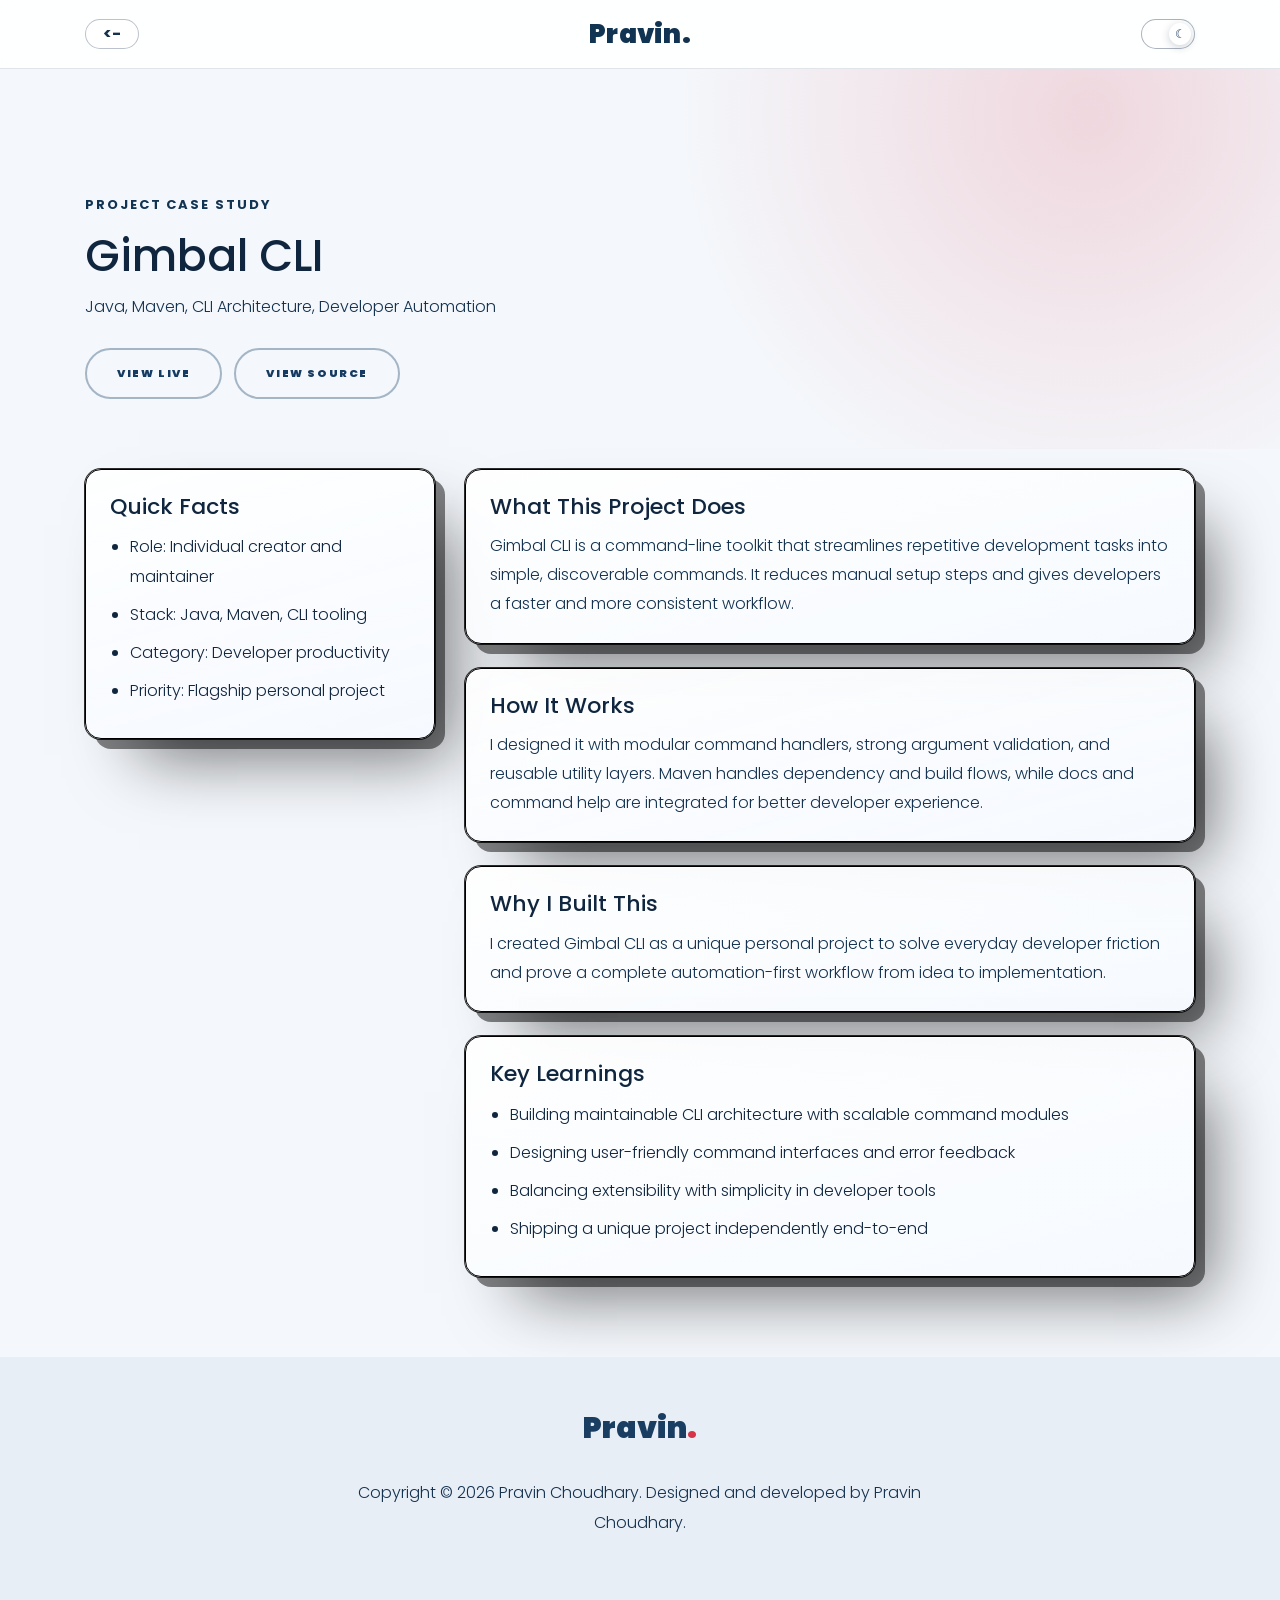
==== commit 72ad1ba4: "feat: improve mobile navigation and certificate card UX - Rework mobile header control placement (me" ====
--- a/project-detail.html
+++ b/project-detail.html
@@ -7,8 +7,8 @@
 
     <meta name="description" content="Detailed case study page for portfolio projects by Pravin Choudhary.">
     <meta name="author" content="Pravin Choudhary">
-    <link rel="icon" type="image/png" href="images/auther-herox.png">
-    <link rel="apple-touch-icon" href="images/auther-herox.png">
+    <link rel="icon" type="image/png" href="images/icon.png">
+    <link rel="apple-touch-icon" href="images/icon.png">
 
     <link rel="stylesheet" href="css/vendor/icomoon/style.css">
     <link rel="stylesheet" href="css/vendor/owl.carousel.min.css">
@@ -34,17 +34,16 @@
         <div class="project-detail-topbar">
           <div class="container">
             <div class="project-detail-topbar-inner">
+              <a href="index.html#portfolio-section" class="project-back-link" aria-label="Back to Projects" title="Back to Projects">
+                <span class="project-back-arrow" aria-hidden="true"> <- </span>
+              </a>
+
               <a href="index.html" class="project-detail-brand">Pravin<span>.</span></a>
 
               <div class="project-topbar-actions">
                 <button type="button" class="theme-toggle-btn js-theme-toggle" aria-label="Toggle color theme" title="Switch theme">
                   <span class="theme-toggle-icon" aria-hidden="true"></span>
                 </button>
-
-                <a href="index.html#portfolio-section" class="project-back-link">
-                  <span class="project-back-arrow">&larr;</span>
-                  <span>Back To Projects</span>
-                </a>
               </div>
             </div>
           </div>
--- a/css/style.css
+++ b/css/style.css
@@ -579,6 +579,46 @@
   transition: 1s transform cubic-bezier(0.23, 1, 0.32, 1), 1s -webkit-transform cubic-bezier(0.23, 1, 0.32, 1);
 }
 
+@media (max-width: 991.98px) {
+  .unslate_co--site-nav .row > .col-md-5:first-child {
+    display: none;
+  }
+
+  .unslate_co--site-nav .row > .col-md-5.text-right.text-lg-left {
+    display: -webkit-box;
+    display: -ms-flexbox;
+    display: flex;
+    -webkit-box-pack: justify;
+    -ms-flex-pack: justify;
+    justify-content: space-between;
+    -webkit-box-align: center;
+    -ms-flex-align: center;
+    align-items: center;
+    width: 100%;
+    min-height: 36px;
+    text-align: left !important;
+  }
+
+  .unslate_co--site-nav .row > .col-md-5.text-right.text-lg-left .site-nav-ul-none-onepage {
+    -webkit-box-ordinal-group: 1;
+    -ms-flex-order: 0;
+    order: 0;
+    margin: 0 !important;
+    text-align: left !important;
+  }
+
+  .unslate_co--site-nav .row > .col-md-5.text-right.text-lg-left .site-nav-ul-none-onepage > li > a {
+    padding-left: 0;
+  }
+
+  .unslate_co--site-nav .row > .col-md-5.text-right.text-lg-left .theme-toggle-btn {
+    -webkit-box-ordinal-group: 2;
+    -ms-flex-order: 1;
+    order: 1;
+    margin: 0 !important;
+  }
+}
+
 .offcanvas .unslate_co--site-mobile-menu {
   -webkit-transform: translateX(0%);
   -ms-transform: translateX(0%);
@@ -1800,17 +1840,9 @@
 }
 
 .project-detail-topbar-inner {
-  display: -webkit-box;
-  display: -ms-flexbox;
-  display: flex;
-  -webkit-box-align: center;
-  -ms-flex-align: center;
-  -webkit-box-align: center;
-  -ms-flex-align: center;
+  display: grid;
+  grid-template-columns: 1fr auto 1fr;
   align-items: center;
-  -webkit-box-pack: justify;
-  -ms-flex-pack: justify;
-  justify-content: space-between;
   min-height: 68px;
   gap: 16px;
 }
@@ -1822,23 +1854,44 @@
   -webkit-box-align: center;
   -ms-flex-align: center;
   align-items: center;
-  gap: 8px;
-  padding: 8px 14px;
+  -webkit-box-pack: center;
+  -ms-flex-pack: center;
+  justify-content: center;
+  justify-self: start;
+  width: auto;
+  min-width: 54px;
+  height: 30px;
+  padding: 0 14px;
   border-radius: 999px;
-  border: 1px solid rgba(0, 0, 0, 0.12);
-  color: #151515;
-  font-weight: 600;
+  border: none;
+  background: rgba(255, 255, 255, 0.1);
+  color: #123453;
+  font-weight: 700;
   font-size: 14px;
   line-height: 1;
+  cursor: pointer;
+  -webkit-backdrop-filter: blur(4px);
+  backdrop-filter: blur(4px);
+  -webkit-box-shadow: inset 0 0 0 1px rgba(255, 255, 255, 0.28);
+  box-shadow: inset 0 0 0 1px rgba(255, 255, 255, 0.28);
+  -webkit-transition: .25s all ease;
+  -o-transition: .25s all ease;
+  transition: .25s all ease;
 }
 
 .project-back-link:hover {
-  border-color: rgba(214, 52, 71, 0.7);
-  color: #D63447;
+  outline: none;
+  color: #163b63;
+  background: rgba(255, 255, 255, 0.16);
+  -webkit-box-shadow: inset 0 0 0 1px rgba(255, 255, 255, 0.42);
+  box-shadow: inset 0 0 0 1px rgba(255, 255, 255, 0.42);
+  -webkit-transform: translateY(-1px);
+  -ms-transform: translateY(-1px);
+  transform: translateY(-1px);
 }
 
 .project-back-arrow {
-  font-size: 14px;
+  font-size: 16px;
   line-height: 1;
 }
 
@@ -1848,6 +1901,7 @@
   line-height: 1;
   color: #000;
   letter-spacing: .01em;
+  justify-self: center;
 }
 
 .project-detail-brand span {
@@ -1953,7 +2007,10 @@
   }
 
   .project-back-link {
-    padding: 7px 12px;
+    width: auto;
+    min-width: 50px;
+    height: 29px;
+    padding: 0 12px;
     font-size: 13px;
   }
 }
@@ -1967,25 +2024,30 @@
     font-size: 22px;
   }
 
-  .project-back-link span:last-child {
-    display: inline;
-  }
-
   .project-back-link {
-    padding: 6px 10px;
-    font-size: 12px;
+    width: auto;
+    min-width: 48px;
+    height: 28px;
+    padding: 0 11px;
+    font-size: 13px;
   }
 }
 
 .certificate-card {
   border: 1px solid rgba(255, 255, 255, 0.14);
-  border-radius: 16px;
+  border-radius: 0;
   padding: 24px;
   background: linear-gradient(165deg, rgba(255, 255, 255, 0.08), rgba(255, 255, 255, 0.02));
   overflow: hidden;
   -webkit-transition: .25s all ease;
   -o-transition: .25s all ease;
   transition: .25s all ease;
+}
+
+.certificate-grid .certificate-card,
+.certificate-grid .certificate-card.gsap-reveal {
+  display: block;
+  width: 100%;
 }
 
 .certificate-preview {
@@ -2231,7 +2293,7 @@
     justify-content: center;
     text-align: center;
     padding: 12px;
-    background: linear-gradient(160deg, rgba(255, 255, 255, 0.12), rgba(255, 255, 255, 0.03));
+    background: #0d1118 url("../images/certificate-img.png") center center/cover no-repeat;
   }
 
   .certificate-preview-frame {
@@ -2239,16 +2301,23 @@
   }
 
   .certificate-preview::before {
-    content: "PDF preview is not available on this mobile browser. Tap View to open.";
-    color: rgba(255, 255, 255, 0.86);
-    font-size: 13px;
-    line-height: 1.5;
-    max-width: 280px;
+    content: none;
+  }
+
+  html.light-theme .certificate-preview {
+    background: #eaf0f7 url("../images/certificate-img.png") center center/cover no-repeat;
+    border-color: rgba(16, 39, 68, 0.2);
   }
 }
 
 .project-card-link {
-  display: block;
+  display: -webkit-box;
+  display: -ms-flexbox;
+  display: flex;
+  -webkit-box-orient: vertical;
+  -webkit-box-direction: normal;
+  -ms-flex-direction: column;
+  flex-direction: column;
   height: 100%;
   border: 1px solid rgba(255, 255, 255, 0.14);
   border-radius: 16px;
@@ -2282,7 +2351,18 @@
 }
 
 .project-card-body {
-  padding: 16px 18px 18px;
+  padding: 16px 18px 72px;
+  display: -webkit-box;
+  display: -ms-flexbox;
+  display: flex;
+  -webkit-box-orient: vertical;
+  -webkit-box-direction: normal;
+  -ms-flex-direction: column;
+  flex-direction: column;
+  -webkit-box-flex: 1;
+  -ms-flex: 1;
+  flex: 1;
+  position: relative;
 }
 
 .project-card-body h3 {
@@ -2307,6 +2387,41 @@
 .project-card-stack span {
   color: #D63447;
   font-weight: 700;
+}
+
+.project-card-view {
+  position: absolute;
+  right: 18px;
+  bottom: 18px;
+  display: inline-flex;
+  -webkit-box-align: center;
+  -ms-flex-align: center;
+  align-items: center;
+  -webkit-box-pack: center;
+  -ms-flex-pack: center;
+  justify-content: center;
+  min-width: 132px;
+  padding: 10px 18px;
+  border-radius: 999px;
+  border: 1px solid rgba(214, 52, 71, 0.72);
+  background: rgba(214, 52, 71, 0.2);
+  color: #f5f9ff;
+  font-size: 13px;
+  line-height: 1;
+  font-weight: 800;
+  letter-spacing: .05em;
+  text-transform: uppercase;
+  -webkit-box-shadow: 0 8px 20px -12px rgba(214, 52, 71, 0.95);
+  box-shadow: 0 8px 20px -12px rgba(214, 52, 71, 0.95);
+  -webkit-transition: .2s all ease;
+  -o-transition: .2s all ease;
+  transition: .2s all ease;
+}
+
+.project-card-link:hover .project-card-view {
+  background: rgba(214, 52, 71, 0.92);
+  border-color: rgba(214, 52, 71, 1);
+  color: #fff;
 }
 
 @media (max-width: 575.98px) {
@@ -2387,7 +2502,7 @@
   }
 
   .project-card-body {
-    padding: 14px 14px 16px;
+    padding: 14px 14px 64px;
   }
 
   .project-card-body h3 {
@@ -2401,6 +2516,14 @@
   }
 
   .project-card-stack {
+    font-size: 12px;
+  }
+
+  .project-card-view {
+    right: 14px;
+    bottom: 14px;
+    min-width: 122px;
+    padding: 9px 14px;
     font-size: 12px;
   }
 
@@ -2531,8 +2654,11 @@
   }
 
   .project-back-link {
-    padding: 5px 9px;
-    font-size: 11px;
+    width: auto;
+    min-width: 46px;
+    height: 27px;
+    padding: 0 10px;
+    font-size: 12px;
   }
 
   .project-detail-brand {
@@ -2745,6 +2871,10 @@
   border-bottom: 1px solid white;
 }
 
+#contact-section textarea.form-control {
+  resize: none;
+}
+
 @media (max-width: 767.98px) {
   .contact-info-v1 {
     text-align: center;
@@ -3016,7 +3146,12 @@
 }
 
 #message {
-  resize: vertical;
+  resize: none;
+}
+
+#message::-webkit-resizer,
+#message::-webkit-scrollbar-corner {
+  display: none;
 }
 
 #form-message-warning, #form-message-success {
@@ -3392,6 +3527,7 @@
   -webkit-box-align: center;
   -ms-flex-align: center;
   align-items: center;
+  justify-self: end;
   gap: 10px;
 }
 
@@ -3540,7 +3676,8 @@
 html.light-theme .certificate-card,
 html.light-theme .edu-modern-card,
 html.light-theme .project-detail-panel,
-html.light-theme #education-section .feature-v1 {
+html.light-theme #education-section .feature-v1,
+html.light-theme #contact-section #contactForm {
   background: linear-gradient(165deg, rgba(255, 255, 255, 0.95), rgba(246, 250, 255, 0.92));
   border-color: #000;
   -webkit-box-shadow: inset 0 1px 0 rgba(255, 255, 255, 0.96), 0 0 0 1px rgba(0, 0, 0, 0.82), 10px 10px 0 rgba(0, 0, 0, 0.48), 34px 36px 64px -20px rgba(0, 0, 0, 0.56);
@@ -3558,7 +3695,8 @@
 html:not(.light-theme) .certificate-card,
 html:not(.light-theme) .edu-modern-card,
 html:not(.light-theme) .project-detail-panel,
-html:not(.light-theme) #education-section .feature-v1 {
+html:not(.light-theme) #education-section .feature-v1,
+html:not(.light-theme) #contact-section #contactForm {
   border-color: #000;
   -webkit-box-shadow: inset 0 1px 0 rgba(255, 255, 255, 0.08), 0 0 0 1px rgba(255, 255, 255, 0.06), 10px 10px 0 rgba(0, 0, 0, 0.6), 34px 36px 64px -20px rgba(0, 0, 0, 0.8);
   box-shadow: inset 0 1px 0 rgba(255, 255, 255, 0.08), 0 0 0 1px rgba(255, 255, 255, 0.06), 10px 10px 0 rgba(0, 0, 0, 0.6), 34px 36px 64px -20px rgba(0, 0, 0, 0.8);
@@ -3575,7 +3713,8 @@
 html.light-theme .certificate-card:hover,
 html.light-theme .edu-modern-card:hover,
 html.light-theme .project-detail-panel:hover,
-html.light-theme #education-section .feature-v1:hover {
+html.light-theme #education-section .feature-v1:hover,
+html.light-theme #contact-section #contactForm:hover {
   border-color: #000;
   -webkit-transform: translate(-1px, -5px);
   -ms-transform: translate(-1px, -5px);
@@ -3590,7 +3729,8 @@
 html:not(.light-theme) .certificate-card:hover,
 html:not(.light-theme) .edu-modern-card:hover,
 html:not(.light-theme) .project-detail-panel:hover,
-html:not(.light-theme) #education-section .feature-v1:hover {
+html:not(.light-theme) #education-section .feature-v1:hover,
+html:not(.light-theme) #contact-section #contactForm:hover {
   border-color: #000;
   -webkit-transform: translate(-1px, -5px);
   -ms-transform: translate(-1px, -5px);
@@ -3633,6 +3773,18 @@
   color: #1f3650;
 }
 
+html.light-theme .project-card-view {
+  background: rgba(214, 52, 71, 0.16);
+  border-color: rgba(214, 52, 71, 0.78);
+  color: #6c1420;
+}
+
+html.light-theme .project-card-link:hover .project-card-view {
+  background: #D63447;
+  border-color: #D63447;
+  color: #fff;
+}
+
 html.light-theme .skills-stat-card,
 html.light-theme .skill-progress-item,
 html.light-theme .skills-chip,
@@ -3719,6 +3871,38 @@
 html.light-theme #contact-section .form-outline-style-v1 .form-group .form-control::placeholder,
 html.light-theme #contact-section .form-control::placeholder {
   color: rgba(23, 54, 83, 0.75);
+}
+
+html:not(.light-theme) #contact-section #contactForm {
+  padding: 22px;
+  background: #0a0d12;
+}
+
+html.light-theme #contact-section #contactForm {
+  padding: 22px;
+}
+
+html:not(.light-theme) #contact-section .contact-info-v1,
+html.light-theme #contact-section .contact-info-v1 {
+  border: 0;
+  border-radius: 0;
+  padding: 0;
+  background: transparent;
+  -webkit-box-shadow: none;
+  box-shadow: none;
+  -webkit-transform: none;
+  -ms-transform: none;
+  transform: none;
+}
+
+html:not(.light-theme) #contact-section .form-outline-style-v1 .form-group .form-control,
+html:not(.light-theme) #contact-section .form-control {
+  border-bottom-color: rgba(255, 255, 255, 0.55);
+}
+
+html:not(.light-theme) #contact-section .form-outline-style-v1 .form-group .form-control:focus,
+html:not(.light-theme) #contact-section .form-control:focus {
+  border-bottom-color: #D63447;
 }
 
 /* Final light-theme contrast pass */
@@ -3801,7 +3985,33 @@
 html.light-theme .project-detail-brand,
 html.light-theme .project-back-link {
   color: #123453;
-  border-color: rgba(16, 39, 68, 0.2);
+}
+
+html:not(.light-theme) .project-back-link {
+  color: #123453;
+  background: rgba(255, 255, 255, 0.78);
+  -webkit-box-shadow: inset 0 0 0 1px rgba(16, 39, 68, 0.28);
+  box-shadow: inset 0 0 0 1px rgba(16, 39, 68, 0.28);
+}
+
+html:not(.light-theme) .project-back-link:hover {
+  color: #163b63;
+  background: rgba(255, 255, 255, 0.96);
+  -webkit-box-shadow: inset 0 0 0 1px rgba(16, 39, 68, 0.4);
+  box-shadow: inset 0 0 0 1px rgba(16, 39, 68, 0.4);
+}
+
+html.light-theme .project-back-link {
+  background: rgba(255, 255, 255, 0.72);
+  -webkit-box-shadow: inset 0 0 0 1px rgba(16, 39, 68, 0.28);
+  box-shadow: inset 0 0 0 1px rgba(16, 39, 68, 0.28);
+}
+
+html.light-theme .project-back-link:hover {
+  color: #163b63;
+  background: rgba(255, 255, 255, 0.95);
+  -webkit-box-shadow: inset 0 0 0 1px rgba(16, 39, 68, 0.4);
+  box-shadow: inset 0 0 0 1px rgba(16, 39, 68, 0.4);
 }
 
 html.light-theme .project-detail-cover {
@@ -3866,6 +4076,32 @@
   object-position: center top;
 }
 
+#about-section figure.dotted-bg.about-figure {
+  -webkit-transition: -webkit-transform 0.45s cubic-bezier(0.22, 0.61, 0.36, 1), -webkit-box-shadow 0.45s ease;
+  transition: transform 0.45s cubic-bezier(0.22, 0.61, 0.36, 1), box-shadow 0.45s ease;
+  will-change: transform;
+}
+
+#about-section figure.dotted-bg.about-figure .about-photo {
+  -webkit-transition: -webkit-transform 0.55s cubic-bezier(0.22, 0.61, 0.36, 1), -webkit-filter 0.35s ease;
+  transition: transform 0.55s cubic-bezier(0.22, 0.61, 0.36, 1), filter 0.35s ease;
+  will-change: transform;
+}
+
+@media (hover: hover) {
+  #about-section figure.dotted-bg.about-figure:hover {
+    -webkit-transform: translateY(-8px);
+    transform: translateY(-8px);
+  }
+
+  #about-section figure.dotted-bg.about-figure:hover .about-photo {
+    -webkit-transform: scale(1.05);
+    transform: scale(1.05);
+    -webkit-filter: saturate(1.05);
+    filter: saturate(1.05);
+  }
+}
+
 html.light-theme figure.dotted-bg.about-figure:before {
   display: none;
 }
@@ -3882,6 +4118,16 @@
 
   html:not(.light-theme) figure.dotted-bg.about-figure {
     width: clamp(210px, 56vw, 300px);
+    border-radius: 14px;
+  }
+
+  html:not(.light-theme) #contact-section #contactForm {
+    padding: 18px;
+    border-radius: 14px;
+  }
+
+  html.light-theme #contact-section #contactForm {
+    padding: 18px;
     border-radius: 14px;
   }
 }
@@ -3930,3 +4176,14 @@
 html.light-theme .gsap-reveal-img .reveal-wrap .cover {
   background: #d63447;
 }
+
+@media (max-width: 767.98px) {
+  #journal-section .certificate-preview,
+  html.light-theme #journal-section .certificate-preview,
+  html:not(.light-theme) #journal-section .certificate-preview {
+    background-image: url("../images/certificate-img.png") !important;
+    background-position: center center !important;
+    background-repeat: no-repeat !important;
+    background-size: cover !important;
+  }
+}
